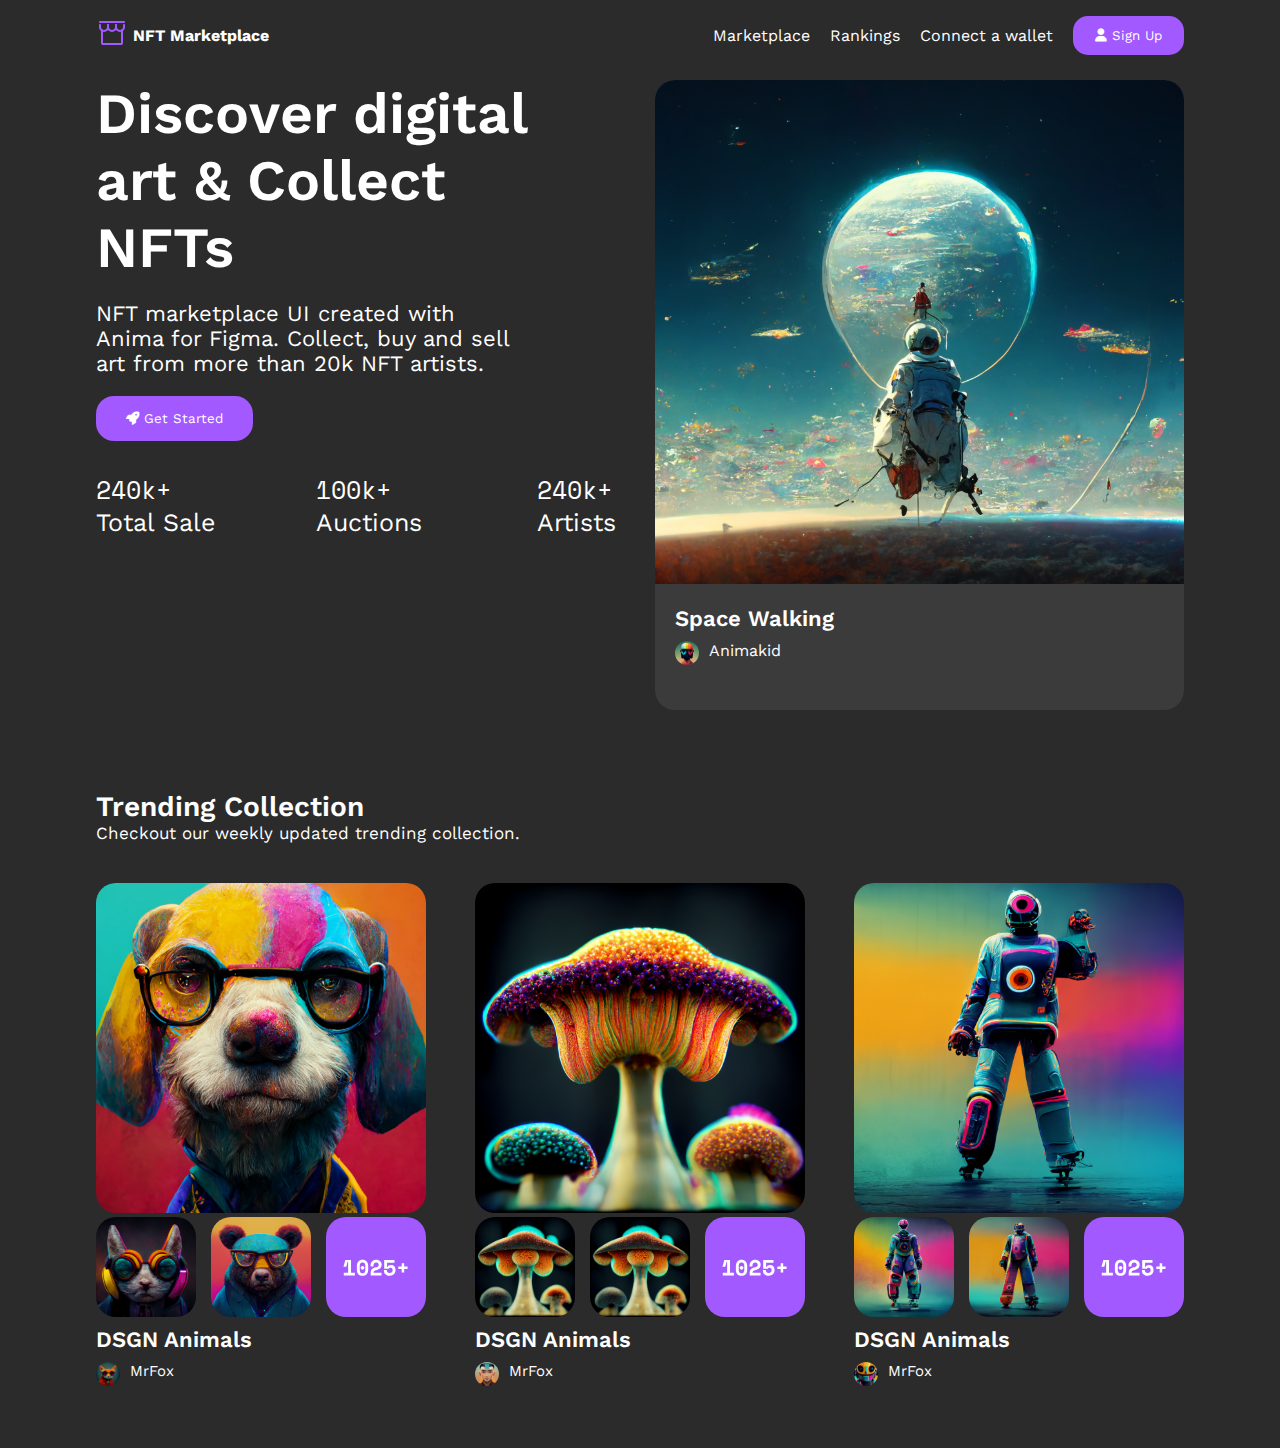
==== index.html @ 71471f4e "first commit" ====
<!DOCTYPE html>
<html lang="en">

<head>
    <meta charset="UTF-8">
    <link rel="stylesheet" href="https://cdnjs.cloudflare.com/ajax/libs/font-awesome/6.5.2/css/all.min.css">
    <meta name="viewport" content="width=device-width, initial-scale=1.0">
    <link rel="stylesheet" href="./css/staly.min.css">
    <title>Document</title>
</head>

<body>
    <header class="header">
        <nav class="header__nav container">
            <div class="header__logo">
                <a href="./index.html"><img src="./img/NFT Marketplace/nav/Storefront.svg" alt=""></a>
                <a href="./index.html">
                    <h4>NFT Marketplace</h4>
                </a>
            </div>
            <div class="header__right">
                <ul class="header-list">
                    <li class="header__item">
                        <a class="header__link" href="">Marketplace</a>
                    </li>
                    <li class="header__item">
                        <a class="header__link" href="">Rankings</a>
                    </li>
                    <li class="header__item">
                        <a class="header__link" href="">Connect a wallet</a>
                    </li>
                </ul>
                <div class="header__btns">
                    <button class="sign-up"><i class="fa-solid fa-user"></i> Sign Up</button>
                    <button class="header__btn-hamburger"><i class="fa-solid fa-bars-staggered"></i></button>
                </div>
            </div>

        </nav>
    </header>
    <main>
        <section class="hero container">
            <div class="hero-pages1">
                <p class="hero-title">
                    Discover digital art & Collect NFTs
                </p>
                <p class="hero-title2">
                    NFT marketplace UI created with Anima for Figma. Collect, buy and sell art from more than 20k NFT
                    artists.</p>

                <div class="hero-pages1-img">
                    <img class="img" src="./img/her0.svg" alt="">
                    <p class="hero-p1">
                        Space Walking
                    </p>
                    <span class="hero-span">
                        <img src="./img/mayda.svg" alt="">
                        <p class="hero-p2">
                            Animakid
                        </p>
                    </span>
                </div>
                <button class="hero-button"> <i class="fa-solid fa-rocket"></i> Get Started</button>

                <div class="hero-number-nons">
                    <span>
                        <p class="hero-bod-nons">240k+ </p>
                        <p>Total Sale</p>
                    </span>

                    <span>
                        <p class="hero-bod-nons">100k+ </p>
                        <p>Auctions</p>
                    </span>
                    <span class="spn-non">
                        <p class="hero-bod-nons">
                            240k+
                        </p>
                        <p>
                            Artists
                        </p>
                    </span>
                </div>

            </div>

            <div class="hero-pages22">
                <p class="hero-title22">
                    Discover digital art & Collect NFTs
                </p>
                <p class="hero-title2">
                    NFT marketplace UI created with Anima for Figma. Collect, buy and sell art from more than 20k NFT
                    artists.
                </p>
                <button id="hero-button"> <i class="fa-solid fa-rocket"></i> Get Started</button>
                <div class="hero-number">
                    <span>
                        <p class="hero-bod">240k+ </p>
                        <p>Total Sale</p>
                    </span>

                    <span>
                        <p class="hero-bod">100k+ </p>
                        <p>Auctions</p>
                    </span>
                    <span class="spn">
                        <p class="hero-bod">
                            240k+
                        </p>
                        <p>
                            Artists
                        </p>
                    </span>
                </div>

            </div>
            <div class="hero-pages2">
                <div class="hero-pages-img">
                    <img src="./img/heroim.svg" alt="">
                </div>
                <div class="hero-pages2-text">
                    <p class="hero-pages2-txt">
                        Space Walking
                    </p>
                </div>
                <span class="hero-pages2-span">
                    <img src="./img/mayda.svg" alt="mayda">
                    <p class="mayda-text">
                        Animakid
                    </p>
                </span>
            </div>
        </section>
        <section class="trending container">
             <div>
                <p class="trending-logo-title">
                    Trending Collection
                  </p>
                  <p class="trending-logo-dect">
                    Checkout our weekly updated trending collection.
                  </p>
                  <div class="trending-box">
                    <div class="trending-box-itm ">
                        <img src="./img/box1.svg" alt="">
                        <div class="box-itms">
                            <img src="./img/box2.svg" alt="">
                            <img src="./img/box3.svg" alt="">
                            <img src="./img/box4.svg" alt="">
                        </div>
                        <p class="box-logs">
                            DSGN Animals
                        </p>
                        <div class="box-bottom">
                            <img src="./img/box5.svg" alt="">
                            <h6>MrFox</h6>
                        </div>
                    </div>
                    <div class="trending-box-itm first">
                        <img src="./img/box11.svg" alt="">
                        <div class="box-itms">
                            <img src="./img/box22.svg" alt="">
                            <img src="./img/box22.svg" alt="">
                            <img src="./img/box4.svg" alt="">
                        </div>
                        <p class="box-logs">
                            DSGN Animals
                        </p>
                        <div class="box-bottom">
                            <img src="./img/mayda2.svg" alt="">
                            <h6>MrFox</h6>
                        </div>
                    </div>
                    <div class="trending-box-itm secont">
                        <img src="./img/box111.svg" alt="">
                        <div class="box-itms">
                            <img src="./img/box222.svg" alt="">
                            <img src="./img/box333.svg" alt="">
                            <img src="./img/box4.svg" alt="">
                        </div>
                        <p class="box-logs">
                            DSGN Animals
                        </p>
                        <div class="box-bottom">
                            <img src="./img/mayda3.svg" alt="">
                            <h6>MrFox</h6>
                        </div>
                    </div>
                </div>
                </div>
        </section>
        <!-- <section class="creators container">
            <div class="creators-bosh">
                <div class="creators-logo">
                    <div class="creators-text">
                        <p class="creators-title">
                            Top creators
                        </p>
                        <p class="creators-desc">
                            Checkout Top Rated Creators on the NFT Marketplace
                        </p>
                    </div>
                    <div class="creators-button">
                        <button>
                            <i class="fa-solid fa-rocket"></i> View Rankings
                        </button>
                    </div>
                </div>
                <div class="creators-box">
                    <div class="creators-box-itms">
                        <img src="./img/creators1.svg" alt="">
    
                        <div class="dis-non">
                            <p class="creators-pages-text">
                                Keepitreal
                            </p>
                            <span class="creators-span">
                                <p class="creators-tia">
                                    Total Sales:
                                </p>
                                <p class="creators-cloc">
                                    34.53 ETH
                                </p>
                            </span>
                        </div>
    
                    </div>
                    <div class="creators-box-itms">
                        <img src="./img/creators2.svg" alt="">
                        <div class="dis-non">
                            <p class="creators-pages-text">
                                DigiLab
                            </p>
                            <span class="creators-span">
                                <p class="creators-tia">
                                    Total Sales:
                                </p>
                                <p class="creators-cloc">
                                    34.53 ETH
                                </p>
                            </span>
                        </div>
                    </div>
                    <div class="creators-box-itms">
                        <img src="./img/creators3.svg" alt="">
                        <div class="dis-non">
                            <p class="creators-pages-text">
                                GravityOne
                            </p>
                            <span class="creators-span">
                                <p class="creators-tia">
                                    Total Sales:
                                </p>
                                <p class="creators-cloc">
                                    34.53 ETH
                                </p>
                            </span>
                        </div>
                    </div>
                    <div class="creators-box-itms">
                        <img src="./img/creators4.svg" alt="">
                        <div class="dis-non">
                            <p class="creators-pages-text">
                                Juanie
                            </p>
                            <span class="creators-span">
                                <p class="creators-tia">
                                    Total Sales:
                                </p>
                                <p class="creators-cloc">
                                    34.53 ETH
                                </p>
                            </span>
                        </div>
                    </div>
                    <div class="creators-box-itms">
                        <img src="./img/creators5.svg" alt="">
                        <div class="dis-non">
                            <p class="creators-pages-text">
                                BlueWhale
                            </p>
                            <span class="creators-span">
                                <p class="creators-tia">
                                    Total Sales:
                                </p>
                                <p class="creators-cloc">
                                    34.53 ETH
                                </p>
                            </span>
                        </div>
    
                    </div>
                    <div class="creators-box-itms">
                        <img src="./img/creators6.svg" alt="">
                        <div class="dis-non">
                            <p class="creators-pages-text">
                                Mr Fox
                            </p>
                            <span class="creators-span">
                                <p class="creators-tia">
                                    Total Sales:
                                </p>
                                <p class="creators-cloc">
                                    34.53 ETH
                                </p>
                            </span>
                        </div>
                    </div>
                    <div class="creators-box-itms non">
                        <img src="./img/creators7.svg" alt="">
                        <div class="dis-non">
                            <p class="creators-pages-text">
                                Shroomie
                            </p>
                            <span class="creators-span">
                                <p class="creators-tia">
                                    Total Sales:
                                </p>
                                <p class="creators-cloc">
                                    34.53 ETH
                                </p>
                            </span>
                        </div>
                    </div>
                    <div class="creators-box-itms non">
                        <img src="./img/creators8.svg" alt="">
                        <p class="creators-pages-text">
                            Robotica
                        </p>
                        <span class="creators-span">
                            <p class="creators-tia">
                                Total Sales:
                            </p>
                            <p class="creators-cloc">
                                34.53 ETH
                            </p>
                        </span>
    
                    </div>
                    <div class="creators-box-itms non">
                        <img src="./img/creators9.svg" alt="">
                        <p class="creators-pages-text">
                            RustyRobot
                        </p>
                        <span class="creators-span">
                            <p class="creators-tia">
                                Total Sales:
                            </p>
                            <p class="creators-cloc">
                                34.53 ETH
                            </p>
                        </span>
    
                    </div>
                    <div class="creators-box-itms non">
                        <img src="./img/creators10.svg" alt="">
                        <p class="creators-pages-text">
                            Animakid
                        </p>
                        <span class="creators-span">
                            <p class="creators-tia">
                                Total Sales:
                            </p>
                            <p class="creators-cloc">
                                34.53 ETH
                            </p>
                        </span>
    
                    </div>
                    <div class="creators-box-itms non">
                        <img src="./img/creators11.svg" alt="">
                        <p class="creators-pages-text">
                            Dotgu
                        </p>
                        <span class="creators-span">
                            <p class="creators-tia">
                                Total Sales:
                            </p>
                            <p class="creators-cloc">
                                34.53 ETH
                            </p>
                        </span>
    
                    </div>
                    <div class="creators-box-itms non">
                        <img src="./img/creators12.svg" alt="">
                        <p class="creators-pages-text">
                            Ghiblier
                        </p>
                        <span class="creators-span ">
                            <p class="creators-tia">
                                Total Sales:
                            </p>
                            <p class="creators-cloc">
                                34.53 ETH
                            </p>
                        </span>
    
                    </div>
                    <div class="creators-button-non">
                        <button>
                            <i class="fa-solid fa-rocket"></i> View Rankings
                        </button>
                    </div>
                </div>
            </div>
        </section> -->
    </main>
    <script src="./js/app.js"></script>
</body>

</html>
---- css/staly.min.css ----
@import"https://fonts.googleapis.com/css2?family=Work+Sans:ital,wght@0,100..900;1,100..900&display=swap";@import"https://fonts.googleapis.com/css2?family=Space+Mono:ital,wght@0,400;0,700;1,400;1,700&display=swap";header{width:100%;height:70px;background-color:inherit;display:flex;position:fixed;top:0}header .header__nav{display:flex;align-items:center;justify-content:center;justify-content:space-between}header .header__nav .header__logo{display:flex;align-items:center;gap:5px}header .header__nav .header__logo h4{color:#fff}header .header__right{display:flex;align-items:center;justify-content:center;gap:20px}header .header__right .header-list{display:flex;align-items:center;justify-content:center;gap:20px}header .header__right .header__link:hover{color:#7fff00}header .header__btns .sign-up{padding:12px 22px;border-radius:15px;background-color:#a259ff;color:#fff;border:none;cursor:pointer}header .header__btns .header__btn-hamburger{display:none}.header__shrink{box-shadow:0px 0px 10px 0px #000}@media(max-width: 992px){header .header__right{display:flex;align-items:center;justify-content:center;gap:20px}header .header__btns .sign-up{display:none}header .header__btns .header__btn-hamburger{display:block;font-size:24px;background-color:inherit;color:#fff}}@media(max-width: 992px){.header-list{position:fixed;top:0;width:50%;left:-100%;height:100vh;display:flex;background-color:rgba(194,228,176,.844);-webkit-backdrop-filter:blur(4px);backdrop-filter:blur(4px);flex-direction:column;justify-content:center;transition:1s}.header__list-show{left:0}.header__list-show__btn_hamburger{display:block}}.hero .hero-pages22{display:none}.hero .hero-pages2{display:none}.hero .hero-pages1{width:100%;margin:90px auto}.hero .hero-pages1 .hero-title{color:#fff;font-size:28px;font-weight:600;width:70%}.hero .hero-pages1 .hero-title2{color:#fff;font-size:18px;font-weight:400;margin:20px 0px}.hero .hero-pages1 .hero-pages1-img{width:95%;height:70%;border-radius:20px;background-color:#3b3b3b;margin:0px auto}.hero .hero-pages1 .hero-pages1-img .img{width:100%}.hero .hero-pages1 .hero-pages1-img .hero-p1{color:#fff;font-size:22px;font-weight:600;margin:10px 20px}.hero .hero-pages1 .hero-pages1-img .hero-span{display:flex;align-items:center;gap:10px;margin:10px 20px}.hero .hero-pages1 .hero-pages1-img .hero-span .hero-p2{color:#fff}.hero .hero-pages1 .hero-button{width:100%;padding:20px 0px;border-radius:20px;font-size:18px;border:none;cursor:pointer;color:#fff;background-color:#a259ff;margin:20px 0px}.hero .hero-pages1 .hero-number-nons{width:80% auto;display:flex;justify-content:space-between}.hero .hero-pages1 .hero-number-nons span .hero-bod-nons{font-size:28px;font-weight:700;font-family:"Space Mono",monospace;color:#fff}.hero .hero-pages1 .hero-number-nons span p{color:#fff;font-size:16px}@media(min-width: 992px){.hero{display:flex;gap:30px}.hero .hero-pages22{width:50%;margin:80px 0px;display:block}.hero .hero-pages22 .hero-title22{font-size:57px;font-weight:600;width:90%;color:#fff}.hero .hero-pages22 .hero-title2{font-size:22px;font-weight:400;color:#fff;width:80%;margin:20px 0px}.hero .hero-pages22 #hero-button{padding:15px 30px;border-radius:18px;border:none;cursor:pointer;background-color:#a259ff;color:#fff}.hero .hero-pages22 .hero-number{width:100%;display:flex;justify-content:space-between;align-items:center;margin:30px 0px}.hero .hero-pages22 .hero-number span{width:100%}.hero .hero-pages22 .hero-number .spn{width:40%}.hero .hero-pages22 .hero-number p{color:#fff;font-size:25px}.hero .hero-pages22 .hero-number .hero-bod{color:#fff;font-family:"Space Mono",monospace}.hero .hero-pages2{display:block;width:50%;height:70vh;margin:80px 0px;background-color:#3b3b3b;border-radius:20px;overflow:hidden}.hero .hero-pages2 .hero-pages-img{width:100%;height:80%}.hero .hero-pages2 .hero-pages-img img{width:100%;height:100%;-o-object-fit:cover;object-fit:cover}.hero .hero-pages2 .hero-pages2-text{margin:22px 20px 0px}.hero .hero-pages2 .hero-pages2-text .hero-pages2-txt{font-size:22px;font-weight:600;color:#fff}.hero .hero-pages2 .hero-pages2-span{display:flex;gap:10px;margin:10px 20px}.hero .hero-pages2 .hero-pages2-span .mayda-text{color:#fff}.hero .button-non .hero-button-non{display:none}.hero .hero-number-non span{display:block}.hero-pages1{display:none}}@font-face{font-family:"Space Mono",monospace;src:url("https://fonts.googleapis.com/css2?family=Space+Mono:ital,wght@0,400;0,700;1,400;1,700&display=swap")}*{margin:0px;padding:0px;box-sizing:border-box;list-style:none;text-decoration:none;font-family:"Space Mono",monospace;font-family:"Work Sans",sans-serif}.container{width:85%;margin:0 auto}body{background-color:#2b2b2b}a{color:#fff}.trending .trending-logo-title{color:#fff;font-size:28px;font-weight:600}.trending .trending-logo-dect{color:#fff;font-weight:400;font-size:17px}.trending .box-logs{font-size:22px;font-weight:600;color:#fff;margin:10px 0px 0px 0px}.trending .trending-box{width:100%;margin:40px 0px;height:100%;display:flex;flex-wrap:wrap;justify-content:space-between}.trending .trending-box .trending-box-itm{width:330px;height:525px}.trending .trending-box .trending-box-itm .box-itms{display:flex;gap:15px}.trending .trending-box .trending-box-itm .box-bottom{display:flex;margin:10px 0px;gap:10px}.trending .trending-box .trending-box-itm .box-bottom h6{color:#fff;font-size:15px;font-weight:400}.trending .secont{display:none}.trending .first{display:none}@media(min-width: 992px){.trending .first{display:block}}@media(min-width: 1200px){.trending .secont{display:block}}.creators{height:100%}.creators .creators-bosh{margin:120px 0px}.creators .creators-logo{width:100%;display:flex;justify-content:space-between;align-items:center;margin:0px 0px}.creators .creators-logo .creators-text .creators-title{color:#fff;font-size:32px;font-weight:600}.creators .creators-logo .creators-text .creators-desc{color:#fff;font-size:22px;font-weight:400;margin:10px 0px}.creators .creators-logo .creators-button button{display:none}.creators .creators-box{display:flex;flex-wrap:wrap;gap:30px;margin:0px auto}.creators .creators-box button{padding:15px 30px;border-radius:15px;border:2px solid #a259ff;background-color:inherit;color:#fff}.creators .creators-box .creators-button-non{display:block}.creators .creators-box .creators-box-itms{width:330px;height:100px;display:flex;border-radius:10px;background-color:#3b3b3b;text-align:center;margin:10px auto}.creators .creators-box .creators-box-itms .creators-pages-text{color:#fff;font-size:22px;font-weight:600}.creators .creators-box .creators-box-itms .creators-span{display:flex;margin:10px 25px;text-align:center;gap:10px}.creators .creators-box .creators-box-itms .creators-span .creators-tia{color:#858584;font-size:16px;font-weight:400}.creators .creators-box .creators-box-itms .creators-span .creators-cloc{color:#fff;font-size:16px;font-weight:400}@media(min-width: 992px){.creators .creators-box{display:flex;flex-wrap:wrap;gap:30px;margin:20px auto}.creators .creators-box .creators-box-itms.non{display:none}.creators .creators-box .creators-box-itms{width:240px;height:238px;border-radius:10px;background-color:#3b3b3b;text-align:center;padding:20px 0px}.creators .creators-box .creators-box-itms .creators-pages-text{color:#fff;font-size:22px;font-weight:600}}
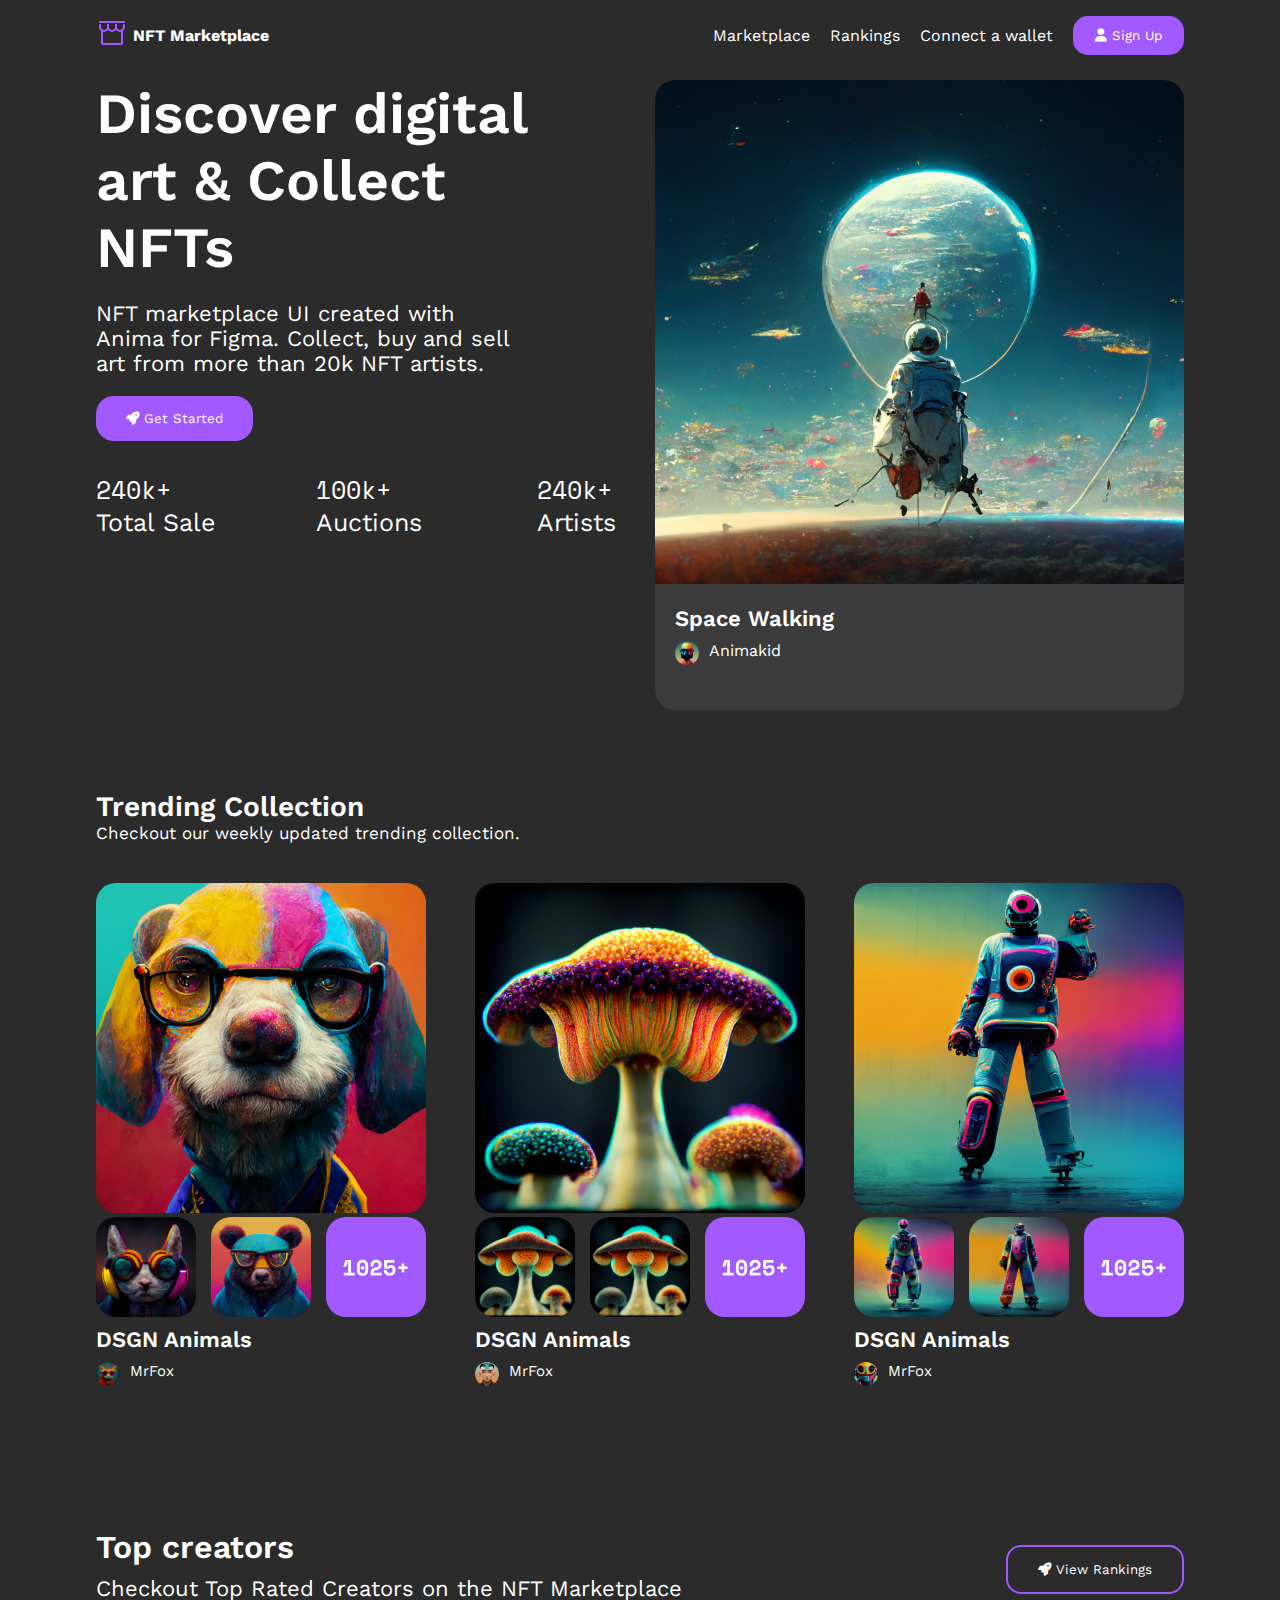
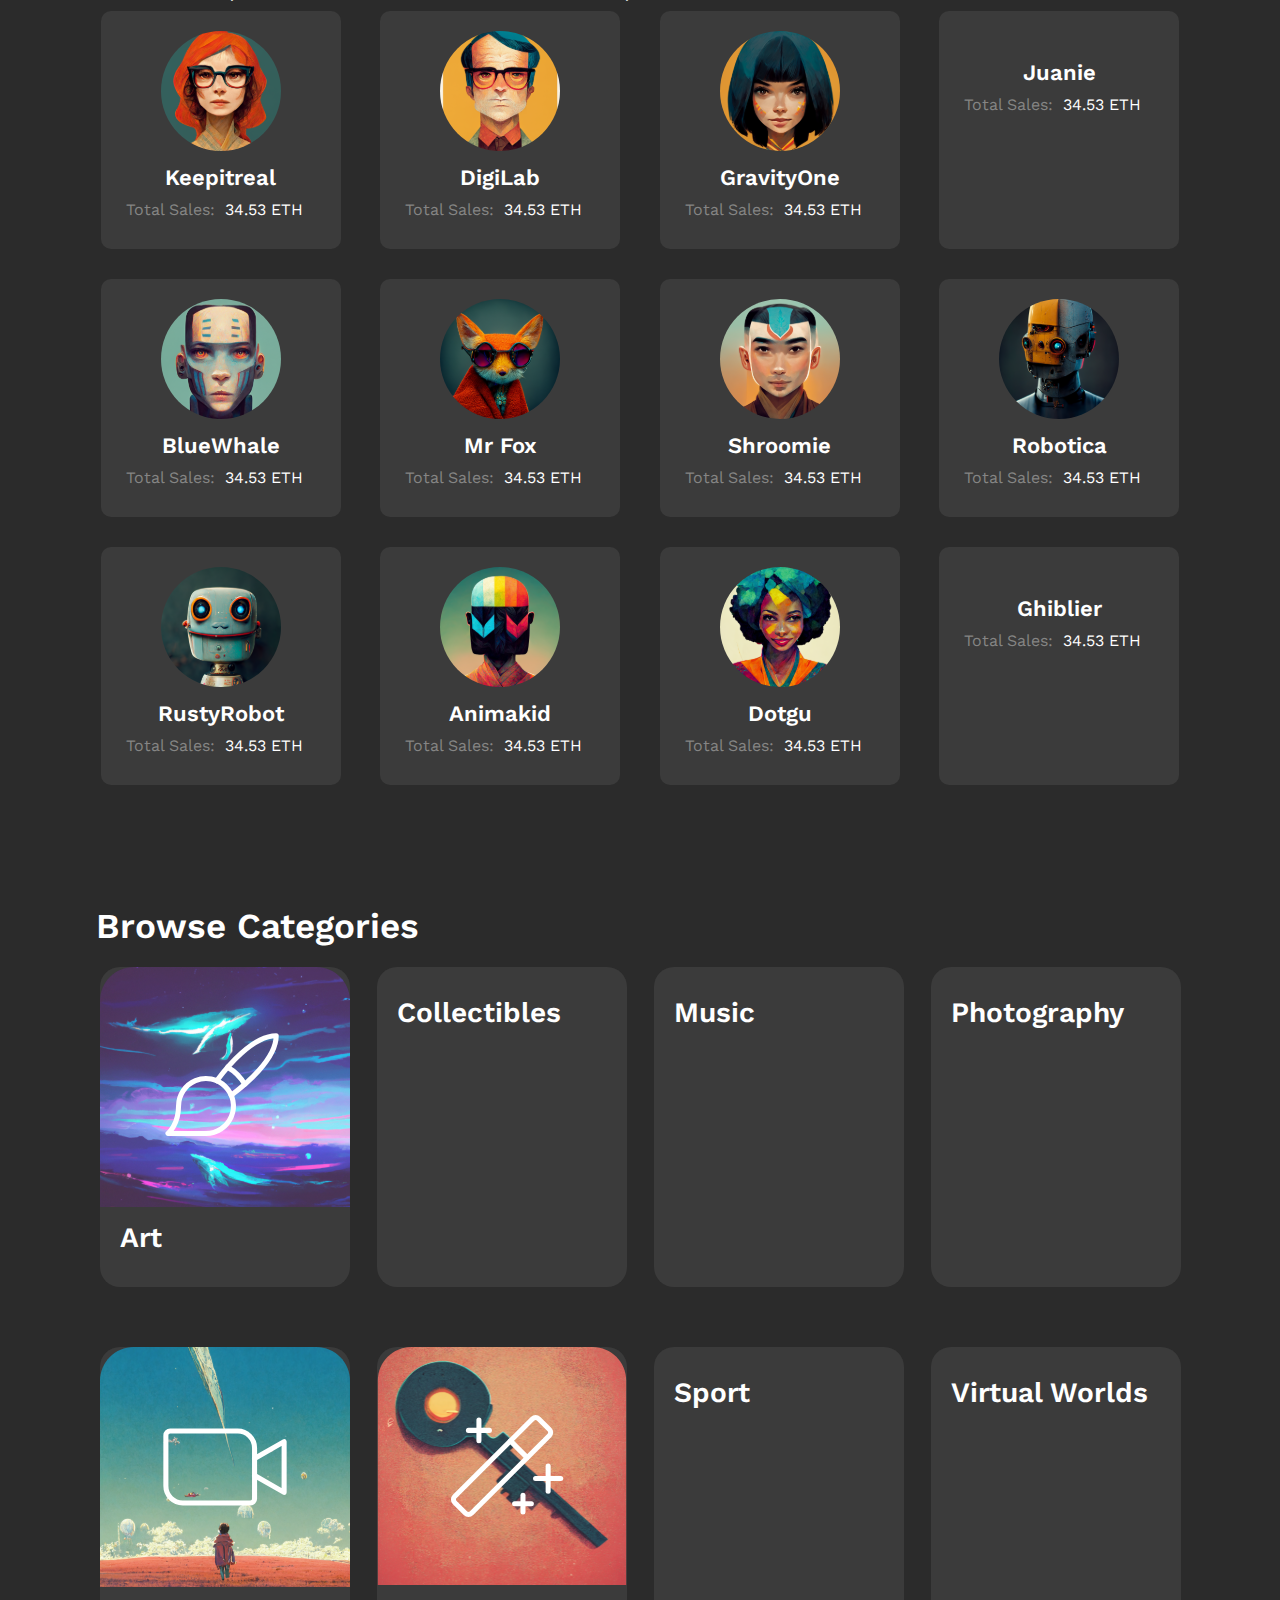
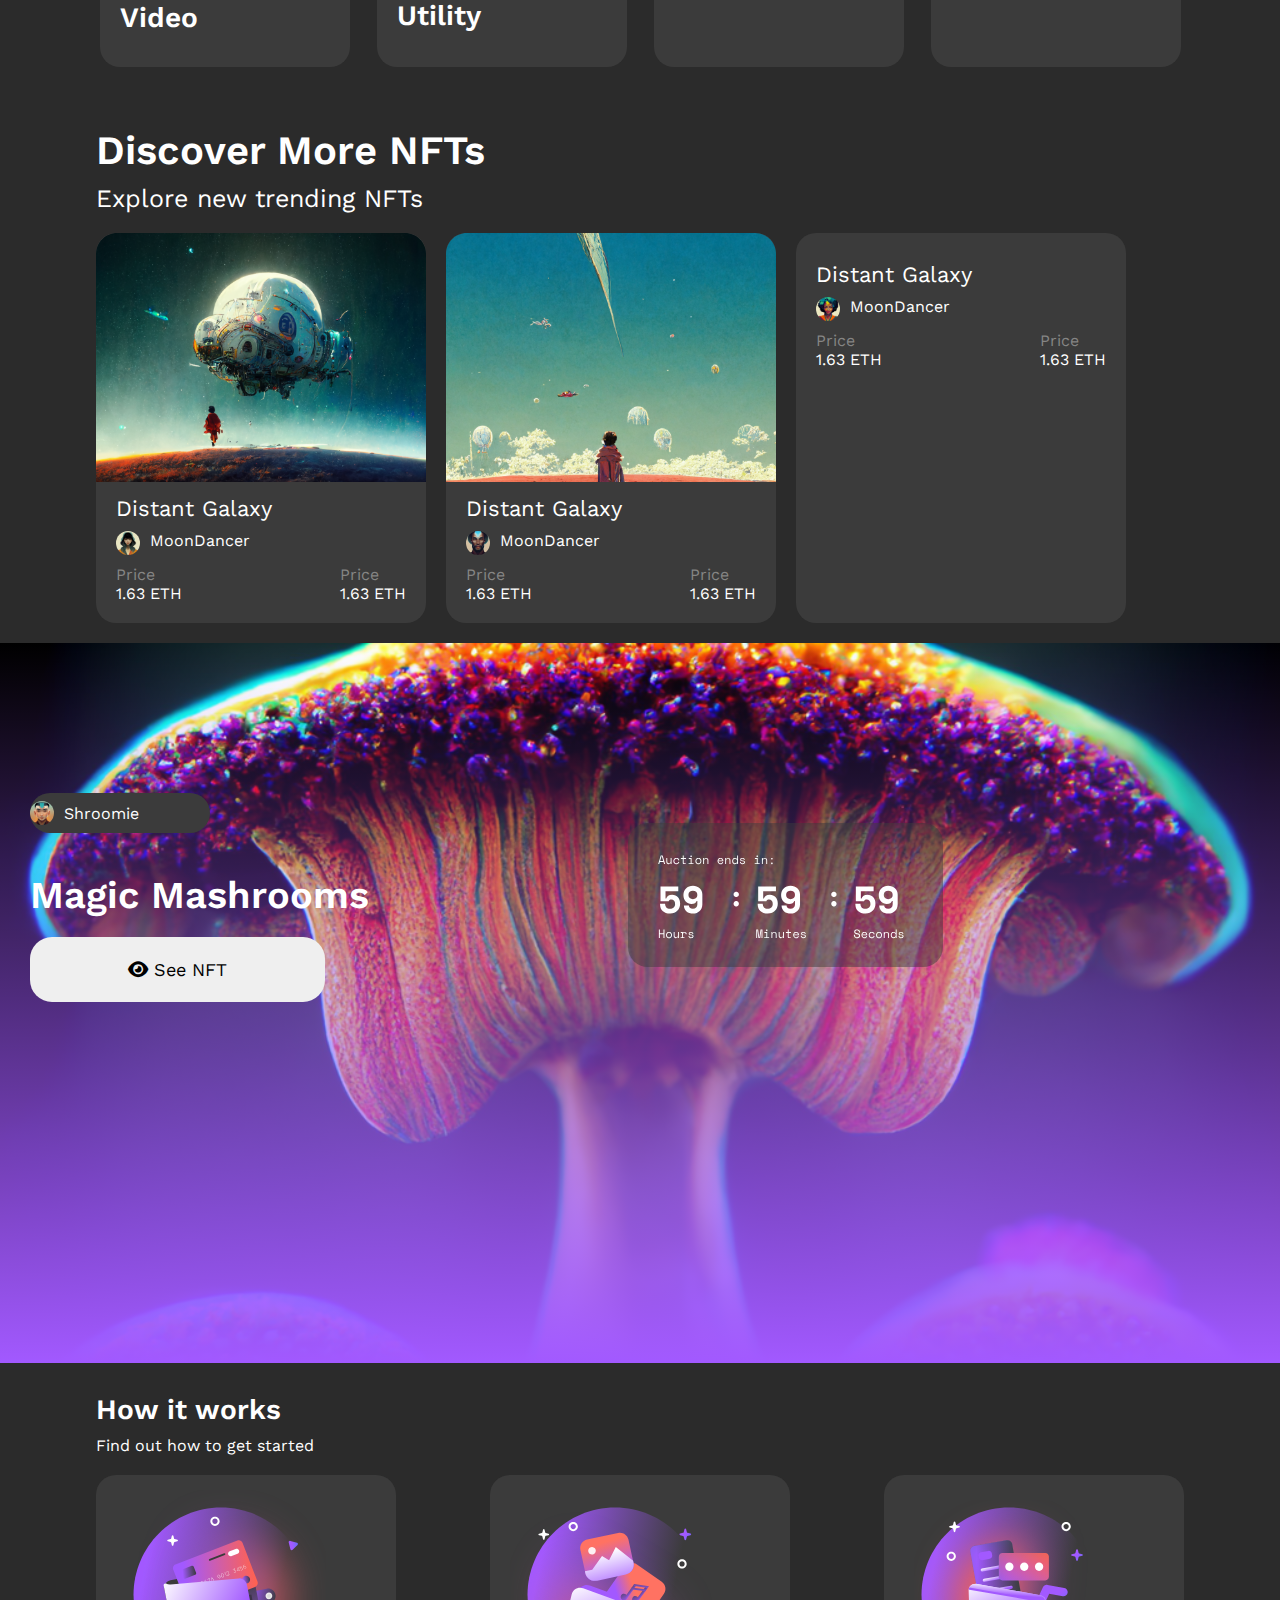
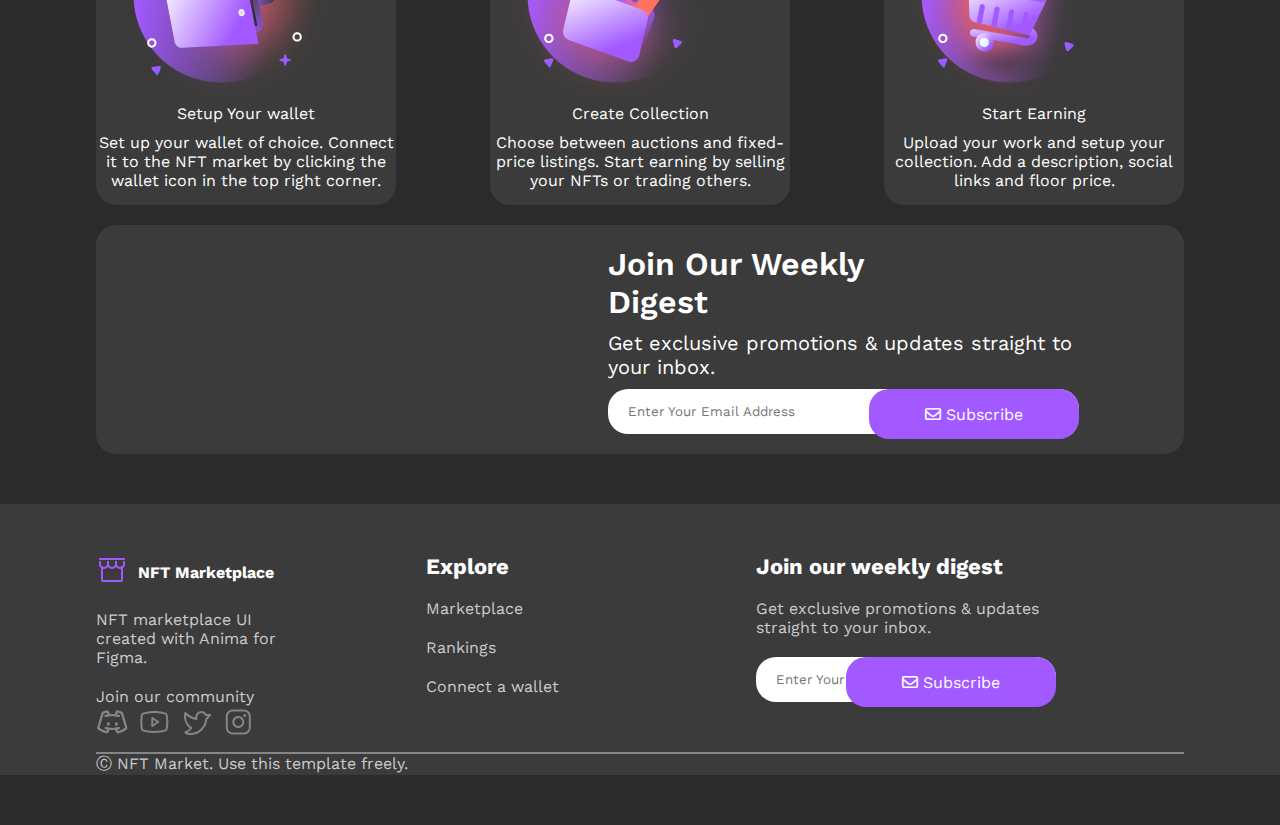
==== commit a7b8de75: "bloc" ====
--- a/index.html
+++ b/index.html
@@ -132,14 +132,14 @@
             </div>
         </section>
         <section class="trending container">
-             <div>
+            <div>
                 <p class="trending-logo-title">
                     Trending Collection
-                  </p>
-                  <p class="trending-logo-dect">
+                </p>
+                <p class="trending-logo-dect">
                     Checkout our weekly updated trending collection.
-                  </p>
-                  <div class="trending-box">
+                </p>
+                <div class="trending-box">
                     <div class="trending-box-itm ">
                         <img src="./img/box1.svg" alt="">
                         <div class="box-itms">
@@ -186,9 +186,9 @@
                         </div>
                     </div>
                 </div>
-                </div>
+            </div>
         </section>
-        <!-- <section class="creators container">
+        <section class="creators container">
             <div class="creators-bosh">
                 <div class="creators-logo">
                     <div class="creators-text">
@@ -208,7 +208,7 @@
                 <div class="creators-box">
                     <div class="creators-box-itms">
                         <img src="./img/creators1.svg" alt="">
-    
+
                         <div class="dis-non">
                             <p class="creators-pages-text">
                                 Keepitreal
@@ -222,7 +222,7 @@
                                 </p>
                             </span>
                         </div>
-    
+
                     </div>
                     <div class="creators-box-itms">
                         <img src="./img/creators2.svg" alt="">
@@ -287,7 +287,7 @@
                                 </p>
                             </span>
                         </div>
-    
+
                     </div>
                     <div class="creators-box-itms">
                         <img src="./img/creators6.svg" alt="">
@@ -334,7 +334,7 @@
                                 34.53 ETH
                             </p>
                         </span>
-    
+
                     </div>
                     <div class="creators-box-itms non">
                         <img src="./img/creators9.svg" alt="">
@@ -349,7 +349,7 @@
                                 34.53 ETH
                             </p>
                         </span>
-    
+
                     </div>
                     <div class="creators-box-itms non">
                         <img src="./img/creators10.svg" alt="">
@@ -364,7 +364,7 @@
                                 34.53 ETH
                             </p>
                         </span>
-    
+
                     </div>
                     <div class="creators-box-itms non">
                         <img src="./img/creators11.svg" alt="">
@@ -379,7 +379,7 @@
                                 34.53 ETH
                             </p>
                         </span>
-    
+
                     </div>
                     <div class="creators-box-itms non">
                         <img src="./img/creators12.svg" alt="">
@@ -394,7 +394,7 @@
                                 34.53 ETH
                             </p>
                         </span>
-    
+
                     </div>
                     <div class="creators-button-non">
                         <button>
@@ -403,8 +403,322 @@
                     </div>
                 </div>
             </div>
-        </section> -->
+        </section>
+        <section class="browse container">
+            <p class="browse-logo">
+                Browse Categories
+            </p>
+            <div class="browse-box">
+                <div class="browse-itms">
+                    <img src="./img/brovser1.svg" alt="">
+                    <p class="browse-p">
+                        Art
+                    </p>
+                </div>
+                <div class="browse-itms">
+                    <img src="./img/brovser2.svg" alt="">
+                    <p class="browse-p">
+                        Collectibles
+                    </p>
+                </div>
+                <div class="browse-itms">
+                    <img src="./img/brovser3.svg" alt="">
+                    <p class="browse-p">
+                        Music
+                    </p>
+                </div>
+                <div class="browse-itms">
+                    <img src="./img/brovser4.svg" alt="">
+                    <p class="browse-p">
+                        Photography </p>
+                </div>
+                <div class="browse-itms">
+                    <img src="./img/brovser5.svg" alt="">
+                    <p class="browse-p">
+                        Video
+                    </p>
+                </div>
+                <div class="browse-itms">
+                    <img src="./img/brovser6.svg" alt="">
+                    <p class="browse-p">
+                        Utility
+                    </p>
+                </div>
+                <div class="browse-itms">
+                    <img src="./img/brovser7.svg" alt="">
+                    <p class="browse-p">
+                        Sport
+                    </p>
+                </div>
+                <div class="browse-itms">
+                    <img src="./img/brovser8.svg" alt="">
+                    <p class="browse-p">
+                        Virtual Worlds
+                    </p>
+                </div>
+            </div>
+        </section>
+
+        <section class="discover container">
+            <p class="discover-title">
+                Discover More NFTs
+            </p>
+            <p class="discover-dict">
+                Explore new trending NFTs
+            </p>
+
+            <div class="discover-box">
+                <div class="discover-box-itms">
+                    <img class="discover-img" src="./img/discov1.svg   " alt="">
+                    <p class="discover-txt">
+                        Distant Galaxy
+                    </p>
+                    <span class="discover-title-span">
+                        <img src="./img/discov1 1.svg" alt="">
+                        <p>
+                            MoonDancer
+                        </p>
+                    </span>
+                    <div class="discover-text">
+                        <div>
+                            <p class="color1">
+                                Price
+                            </p>
+                            <p class="color2">
+                                1.63 ETH
+                            </p>
+                        </div>
+                        <div>
+                            <p class="color1">
+                                Price
+                            </p>
+                            <p class="color2">
+                                1.63 ETH
+                            </p>
+                        </div>
+
+                    </div>
+                </div>
+                <div class="discover-box-itms">
+                    <img class="discover-img" src="./img/discov2.svg   " alt="">
+                    <p class="discover-txt">
+                        Distant Galaxy
+                    </p>
+                    <span class="discover-title-span">
+                        <img src="./img/discov1 3.svg" alt="">
+                        <p>
+                            MoonDancer
+                        </p>
+                    </span>
+                    <div class="discover-text">
+                        <div>
+                            <p class="color1">
+                                Price
+                            </p>
+                            <p class="color2">
+                                1.63 ETH
+                            </p>
+                        </div>
+                        <div>
+                            <p class="color1">
+                                Price
+                            </p>
+                            <p class="color2">
+                                1.63 ETH
+                            </p>
+                        </div>
+
+                    </div>
+                </div>
+                <div class="discover-box-itms forst">
+                    <img class="discover-img" src="./img/discov3.svg   " alt="">
+                    <p class="discover-txt">
+                        Distant Galaxy
+                    </p>
+                    <span class="discover-title-span">
+                        <img src="./img/discov1 2.svg" alt="">
+                        <p>
+                            MoonDancer
+                        </p>
+                    </span>
+                    <div class="discover-text">
+                        <div>
+                            <p class="color1">
+                                Price
+                            </p>
+                            <p class="color2">
+                                1.63 ETH
+                            </p>
+                        </div>
+                        <div>
+                            <p class="color1">
+                                Price
+                            </p>
+                            <p class="color2">
+                                1.63 ETH
+                            </p>
+                        </div>
+
+                    </div>
+                </div>
+            </div>
+        </section>
+        <section class="mashrooms">
+            <div class="mashrooms-becraunt">
+                <div class="mashrooms-blog">
+                    <div class="mashrooms-texts-dumaloq">
+                        <img src="./img/pas.svg" alt="pas">
+                        <p>
+                            Shroomie
+                        </p>
+                    </div>
+                    <div>
+                        <p class="mashrooms-title">
+                            Magic Mashrooms
+                        </p>
+
+                        <button class="mashrooms-button">
+                            <i class="fa-solid fa-eye"></i>
+                            See NFT
+
+                        </button>
+                    </div>
+                    <div class="mashrooms-img">
+                        <img src="./img/soat.svg" alt="">
+                    </div>
+                </div>
+        </section>
+        <section class="works container">
+            <p class="works-title">
+                How it works
+            </p>
+            <p class="works-disc">
+                Find out how to get started
+            </p>
+            <div class="works-box">
+                <div class="works-box-itms">
+                 <div class="works-img">
+                    <img src="./img/works11.svg" alt="">
+                 </div>
+                 <div class="works-text">
+                    <p class="works-text-title">
+                        Setup Your wallet
+                    </p>
+                    <p class="works-text-dick">
+                        Set up your wallet of choice. Connect it to the NFT market by clicking the wallet icon in the top right corner.
+                    </p>
+                 </div>
+                </div>
+                <div class="works-box-itms">
+                 <div class="works-img">
+                    <img src="./img/works2.svg" alt="">
+                 </div>
+                 <div class="works-text">
+                    <p class="works-text-title">
+                        Create Collection
+                    </p>
+                    <p class="works-text-dick">
+                        Choose between auctions and fixed-price listings. Start earning by selling your NFTs or trading others.                    </p>
+                 </div>
+                </div>
+                <div class="works-box-itms">
+                 <div class="works-img">
+                    <img src="./img/works3.svg" alt="">
+                 </div>
+                 <div class="works-text">
+                    <p class="works-text-title">
+                        Start Earning
+                    </p>
+                    <p class="works-text-dick">
+                        Upload your work and setup your collection. Add a description, social links and floor price.
+                    </p>
+                 </div>
+                </div>
+
+            </div>
+        </section>
+        <section class="digest container">
+              <div class="digest-box">
+                <div class="digest-img">
+               <img src="./img/diognet.svg" alt="">
+                </div>
+                <div class="digest-text">
+                     <p class="digest-title">
+                        Join Our Weekly Digest
+                     </p>
+                     <p class="digest-dect">
+                        Get exclusive promotions & updates straight to your inbox.
+                     </p>
+                     <div class="digest-pages">
+             <input type="text" placeholder="Enter Your Email Address">
+             <button><i class="fa-regular fa-envelope"></i>  Subscribe</button>
+                     </div>
+                </div>
+              </div>
+        </section>
+  
     </main>
+    <footer>
+       <div class=" footer-blog container">
+        <div class="footer-link">
+            <div class="footer-logo">
+                <a href="./index.html"><img src="./img/NFT Marketplace/nav/Storefront.svg" alt=""></a>
+            <a href="./index.html">
+                <h4>NFT Marketplace</h4>
+            </a>
+            </div>
+            <a href="#">
+                <p class="footer-dics">
+                    NFT marketplace UI created with Anima for Figma.
+                </p>
+            </a>
+            <a href="#">
+                <p>
+                    Join our community
+                </p>
+            </a>
+            <a href="#">
+                <img src="./img/footer icon.svg" alt="">
+            </a>
+            
+        </div>
+        <div class="footer-explore">
+           <a href="#">
+            <p class="footer-title">
+                Explore
+               </p>
+           </a>
+           <a href="#">
+            <p>Marketplace</p>
+        </a>
+        <a href="#">
+            <p>
+                Rankings
+            </p>
+        </a>
+        <a href="#">
+            <p>
+                Connect a wallet
+            </p>
+        </a>
+        </div>
+        <div class="footer-digest">
+<p class="footer-digest-title">
+    Join our weekly digest
+</p>
+<p>
+    Get exclusive promotions & updates straight to your inbox.  
+</p>
+<div class="digest-pages">
+    <input type="text" placeholder="Enter Your Email Address">
+    <button><i class="fa-regular fa-envelope"></i>  Subscribe</button>
+            </div>
+        </div>
+       </div>
+       <p class="footer-botton">
+        Ⓒ NFT Market. Use this template freely.
+       </p>
+    </footer>
     <script src="./js/app.js"></script>
 </body>
 
--- a/css/staly.min.css
+++ b/css/staly.min.css
@@ -1 +1 @@
-@import"https://fonts.googleapis.com/css2?family=Work+Sans:ital,wght@0,100..900;1,100..900&display=swap";@import"https://fonts.googleapis.com/css2?family=Space+Mono:ital,wght@0,400;0,700;1,400;1,700&display=swap";header{width:100%;height:70px;background-color:inherit;display:flex;position:fixed;top:0}header .header__nav{display:flex;align-items:center;justify-content:center;justify-content:space-between}header .header__nav .header__logo{display:flex;align-items:center;gap:5px}header .header__nav .header__logo h4{color:#fff}header .header__right{display:flex;align-items:center;justify-content:center;gap:20px}header .header__right .header-list{display:flex;align-items:center;justify-content:center;gap:20px}header .header__right .header__link:hover{color:#7fff00}header .header__btns .sign-up{padding:12px 22px;border-radius:15px;background-color:#a259ff;color:#fff;border:none;cursor:pointer}header .header__btns .header__btn-hamburger{display:none}.header__shrink{box-shadow:0px 0px 10px 0px #000}@media(max-width: 992px){header .header__right{display:flex;align-items:center;justify-content:center;gap:20px}header .header__btns .sign-up{display:none}header .header__btns .header__btn-hamburger{display:block;font-size:24px;background-color:inherit;color:#fff}}@media(max-width: 992px){.header-list{position:fixed;top:0;width:50%;left:-100%;height:100vh;display:flex;background-color:rgba(194,228,176,.844);-webkit-backdrop-filter:blur(4px);backdrop-filter:blur(4px);flex-direction:column;justify-content:center;transition:1s}.header__list-show{left:0}.header__list-show__btn_hamburger{display:block}}.hero .hero-pages22{display:none}.hero .hero-pages2{display:none}.hero .hero-pages1{width:100%;margin:90px auto}.hero .hero-pages1 .hero-title{color:#fff;font-size:28px;font-weight:600;width:70%}.hero .hero-pages1 .hero-title2{color:#fff;font-size:18px;font-weight:400;margin:20px 0px}.hero .hero-pages1 .hero-pages1-img{width:95%;height:70%;border-radius:20px;background-color:#3b3b3b;margin:0px auto}.hero .hero-pages1 .hero-pages1-img .img{width:100%}.hero .hero-pages1 .hero-pages1-img .hero-p1{color:#fff;font-size:22px;font-weight:600;margin:10px 20px}.hero .hero-pages1 .hero-pages1-img .hero-span{display:flex;align-items:center;gap:10px;margin:10px 20px}.hero .hero-pages1 .hero-pages1-img .hero-span .hero-p2{color:#fff}.hero .hero-pages1 .hero-button{width:100%;padding:20px 0px;border-radius:20px;font-size:18px;border:none;cursor:pointer;color:#fff;background-color:#a259ff;margin:20px 0px}.hero .hero-pages1 .hero-number-nons{width:80% auto;display:flex;justify-content:space-between}.hero .hero-pages1 .hero-number-nons span .hero-bod-nons{font-size:28px;font-weight:700;font-family:"Space Mono",monospace;color:#fff}.hero .hero-pages1 .hero-number-nons span p{color:#fff;font-size:16px}@media(min-width: 992px){.hero{display:flex;gap:30px}.hero .hero-pages22{width:50%;margin:80px 0px;display:block}.hero .hero-pages22 .hero-title22{font-size:57px;font-weight:600;width:90%;color:#fff}.hero .hero-pages22 .hero-title2{font-size:22px;font-weight:400;color:#fff;width:80%;margin:20px 0px}.hero .hero-pages22 #hero-button{padding:15px 30px;border-radius:18px;border:none;cursor:pointer;background-color:#a259ff;color:#fff}.hero .hero-pages22 .hero-number{width:100%;display:flex;justify-content:space-between;align-items:center;margin:30px 0px}.hero .hero-pages22 .hero-number span{width:100%}.hero .hero-pages22 .hero-number .spn{width:40%}.hero .hero-pages22 .hero-number p{color:#fff;font-size:25px}.hero .hero-pages22 .hero-number .hero-bod{color:#fff;font-family:"Space Mono",monospace}.hero .hero-pages2{display:block;width:50%;height:70vh;margin:80px 0px;background-color:#3b3b3b;border-radius:20px;overflow:hidden}.hero .hero-pages2 .hero-pages-img{width:100%;height:80%}.hero .hero-pages2 .hero-pages-img img{width:100%;height:100%;-o-object-fit:cover;object-fit:cover}.hero .hero-pages2 .hero-pages2-text{margin:22px 20px 0px}.hero .hero-pages2 .hero-pages2-text .hero-pages2-txt{font-size:22px;font-weight:600;color:#fff}.hero .hero-pages2 .hero-pages2-span{display:flex;gap:10px;margin:10px 20px}.hero .hero-pages2 .hero-pages2-span .mayda-text{color:#fff}.hero .button-non .hero-button-non{display:none}.hero .hero-number-non span{display:block}.hero-pages1{display:none}}@font-face{font-family:"Space Mono",monospace;src:url("https://fonts.googleapis.com/css2?family=Space+Mono:ital,wght@0,400;0,700;1,400;1,700&display=swap")}*{margin:0px;padding:0px;box-sizing:border-box;list-style:none;text-decoration:none;font-family:"Space Mono",monospace;font-family:"Work Sans",sans-serif}.container{width:85%;margin:0 auto}body{background-color:#2b2b2b}a{color:#fff}.trending .trending-logo-title{color:#fff;font-size:28px;font-weight:600}.trending .trending-logo-dect{color:#fff;font-weight:400;font-size:17px}.trending .box-logs{font-size:22px;font-weight:600;color:#fff;margin:10px 0px 0px 0px}.trending .trending-box{width:100%;margin:40px 0px;height:100%;display:flex;flex-wrap:wrap;justify-content:space-between}.trending .trending-box .trending-box-itm{width:330px;height:525px}.trending .trending-box .trending-box-itm .box-itms{display:flex;gap:15px}.trending .trending-box .trending-box-itm .box-bottom{display:flex;margin:10px 0px;gap:10px}.trending .trending-box .trending-box-itm .box-bottom h6{color:#fff;font-size:15px;font-weight:400}.trending .secont{display:none}.trending .first{display:none}@media(min-width: 992px){.trending .first{display:block}}@media(min-width: 1200px){.trending .secont{display:block}}.creators{height:100%}.creators .creators-bosh{margin:120px 0px}.creators .creators-logo{width:100%;display:flex;justify-content:space-between;align-items:center;margin:0px 0px}.creators .creators-logo .creators-text .creators-title{color:#fff;font-size:32px;font-weight:600}.creators .creators-logo .creators-text .creators-desc{color:#fff;font-size:22px;font-weight:400;margin:10px 0px}.creators .creators-logo .creators-button button{display:none}.creators .creators-box{display:flex;flex-wrap:wrap;gap:30px;margin:0px auto}.creators .creators-box button{padding:15px 30px;border-radius:15px;border:2px solid #a259ff;background-color:inherit;color:#fff}.creators .creators-box .creators-button-non{display:block}.creators .creators-box .creators-box-itms{width:330px;height:100px;display:flex;border-radius:10px;background-color:#3b3b3b;text-align:center;margin:10px auto}.creators .creators-box .creators-box-itms .creators-pages-text{color:#fff;font-size:22px;font-weight:600}.creators .creators-box .creators-box-itms .creators-span{display:flex;margin:10px 25px;text-align:center;gap:10px}.creators .creators-box .creators-box-itms .creators-span .creators-tia{color:#858584;font-size:16px;font-weight:400}.creators .creators-box .creators-box-itms .creators-span .creators-cloc{color:#fff;font-size:16px;font-weight:400}@media(min-width: 992px){.creators .creators-box{display:flex;flex-wrap:wrap;gap:30px;margin:20px auto}.creators .creators-box .creators-box-itms.non{display:none}.creators .creators-box .creators-box-itms{width:240px;height:238px;border-radius:10px;background-color:#3b3b3b;text-align:center;padding:20px 0px}.creators .creators-box .creators-box-itms .creators-pages-text{color:#fff;font-size:22px;font-weight:600}}+@import"https://fonts.googleapis.com/css2?family=Work+Sans:ital,wght@0,100..900;1,100..900&display=swap";@import"https://fonts.googleapis.com/css2?family=Space+Mono:ital,wght@0,400;0,700;1,400;1,700&display=swap";header{width:100%;height:70px;background-color:inherit;display:flex;position:fixed;top:0}header .header__nav{display:flex;align-items:center;justify-content:center;justify-content:space-between}header .header__nav .header__logo{display:flex;align-items:center;gap:5px}header .header__nav .header__logo h4{color:#fff}header .header__right{display:flex;align-items:center;justify-content:center;gap:20px}header .header__right .header-list{display:flex;align-items:center;justify-content:center;gap:20px}header .header__right .header__link:hover{color:#7fff00}header .header__btns .sign-up{padding:12px 22px;border-radius:15px;background-color:#a259ff;color:#fff;border:none;cursor:pointer}header .header__btns .header__btn-hamburger{display:none}.header__shrink{box-shadow:0px 0px 10px 0px #000}@media(max-width: 992px){header .header__right{display:flex;align-items:center;justify-content:center;gap:20px}header .header__btns .sign-up{display:none}header .header__btns .header__btn-hamburger{display:block;font-size:24px;background-color:inherit;color:#fff}}@media(max-width: 992px){.header-list{position:fixed;top:0;width:50%;left:-100%;height:100vh;display:flex;background-color:rgba(194,228,176,.844);-webkit-backdrop-filter:blur(4px);backdrop-filter:blur(4px);flex-direction:column;justify-content:center;transition:1s}.header__list-show{left:0}.header__list-show__btn_hamburger{display:block}}.hero .hero-pages22{display:none}.hero .hero-pages2{display:none}.hero .hero-pages1{width:100%;margin:90px auto}.hero .hero-pages1 .hero-title{color:#fff;font-size:28px;font-weight:600;width:70%}.hero .hero-pages1 .hero-title2{color:#fff;font-size:18px;font-weight:400;margin:20px 0px}.hero .hero-pages1 .hero-pages1-img{width:95%;height:70%;border-radius:20px;background-color:#3b3b3b;margin:0px auto}.hero .hero-pages1 .hero-pages1-img .img{width:100%}.hero .hero-pages1 .hero-pages1-img .hero-p1{color:#fff;font-size:22px;font-weight:600;margin:10px 20px}.hero .hero-pages1 .hero-pages1-img .hero-span{display:flex;align-items:center;gap:10px;margin:10px 20px}.hero .hero-pages1 .hero-pages1-img .hero-span .hero-p2{color:#fff}.hero .hero-pages1 .hero-button{width:100%;padding:20px 0px;border-radius:20px;font-size:18px;border:none;cursor:pointer;color:#fff;background-color:#a259ff;margin:20px 0px}.hero .hero-pages1 .hero-number-nons{width:80% auto;display:flex;justify-content:space-between}.hero .hero-pages1 .hero-number-nons span .hero-bod-nons{font-size:28px;font-weight:700;font-family:"Space Mono",monospace;color:#fff}.hero .hero-pages1 .hero-number-nons span p{color:#fff;font-size:16px}@media(min-width: 992px){.hero{display:flex;gap:30px}.hero .hero-pages22{width:50%;margin:80px 0px;display:block}.hero .hero-pages22 .hero-title22{font-size:57px;font-weight:600;width:90%;color:#fff}.hero .hero-pages22 .hero-title2{font-size:22px;font-weight:400;color:#fff;width:80%;margin:20px 0px}.hero .hero-pages22 #hero-button{padding:15px 30px;border-radius:18px;border:none;cursor:pointer;background-color:#a259ff;color:#fff}.hero .hero-pages22 .hero-number{width:100%;display:flex;justify-content:space-between;align-items:center;margin:30px 0px}.hero .hero-pages22 .hero-number span{width:100%}.hero .hero-pages22 .hero-number .spn{width:40%}.hero .hero-pages22 .hero-number p{color:#fff;font-size:25px}.hero .hero-pages22 .hero-number .hero-bod{color:#fff;font-family:"Space Mono",monospace}.hero .hero-pages2{display:block;width:50%;height:70vh;margin:80px 0px;background-color:#3b3b3b;border-radius:20px;overflow:hidden}.hero .hero-pages2 .hero-pages-img{width:100%;height:80%}.hero .hero-pages2 .hero-pages-img img{width:100%;height:100%;-o-object-fit:cover;object-fit:cover}.hero .hero-pages2 .hero-pages2-text{margin:22px 20px 0px}.hero .hero-pages2 .hero-pages2-text .hero-pages2-txt{font-size:22px;font-weight:600;color:#fff}.hero .hero-pages2 .hero-pages2-span{display:flex;gap:10px;margin:10px 20px}.hero .hero-pages2 .hero-pages2-span .mayda-text{color:#fff}.hero .button-non .hero-button-non{display:none}.hero .hero-number-non span{display:block}.hero-pages1{display:none}}@font-face{font-family:"Space Mono",monospace;src:url("https://fonts.googleapis.com/css2?family=Space+Mono:ital,wght@0,400;0,700;1,400;1,700&display=swap")}*{margin:0px;padding:0px;box-sizing:border-box;list-style:none;text-decoration:none;font-family:"Space Mono",monospace;font-family:"Work Sans",sans-serif}.container{width:85%;margin:0 auto}body{background-color:#2b2b2b}a{color:#fff}.trending .trending-logo-title{color:#fff;font-size:28px;font-weight:600}.trending .trending-logo-dect{color:#fff;font-weight:400;font-size:17px}.trending .box-logs{font-size:22px;font-weight:600;color:#fff;margin:10px 0px 0px 0px}.trending .trending-box{width:100%;margin:40px 0px;height:100%;display:flex;flex-wrap:wrap;justify-content:space-between}.trending .trending-box .trending-box-itm{width:330px;height:525px}.trending .trending-box .trending-box-itm .box-itms{display:flex;gap:15px}.trending .trending-box .trending-box-itm .box-bottom{display:flex;margin:10px 0px;gap:10px}.trending .trending-box .trending-box-itm .box-bottom h6{color:#fff;font-size:15px;font-weight:400}.trending .secont{display:none}.trending .first{display:none}@media(min-width: 853px){.trending .first{display:block}}@media(min-width: 1200px){.trending .secont{display:block}}.creators{height:100%}.creators .creators-bosh{margin:120px 0px}.creators .creators-logo{width:100%;display:flex;justify-content:space-between;align-items:center;margin:0px 0px}.creators .creators-logo .creators-text .creators-title{color:#fff;font-size:32px;font-weight:600}.creators .creators-logo .creators-text .creators-desc{color:#fff;font-size:22px;font-weight:400;margin:10px 0px}.creators .creators-logo .creators-button button{display:none}.creators .creators-box{display:flex;flex-wrap:wrap;gap:5px;margin:0px auto}.creators .creators-box .creators-box-itms.non{display:none}.creators .creators-box button{padding:15px 30px;border-radius:15px;border:2px solid #a259ff;background-color:inherit;color:#fff}.creators .creators-box .creators-button-non{display:block}.creators .creators-box .creators-box-itms{width:330px;height:100px;display:flex;border-radius:10px;background-color:#3b3b3b;text-align:center;margin:10px auto;padding:10px 0px}.creators .creators-box .creators-box-itms .creators-pages-text{color:#fff;font-size:22px;font-weight:600;margin:10px 0px 0px}.creators .creators-box .creators-box-itms .creators-span{display:flex;margin:10px 25px;text-align:center;gap:10px}.creators .creators-box .creators-box-itms .creators-span .creators-tia{color:#858584;font-size:16px;font-weight:400}.creators .creators-box .creators-box-itms .creators-span .creators-cloc{color:#fff;font-size:16px;font-weight:400}@media(min-width: 1200px){.creators{height:100%}.creators .creators-bosh{margin:120px 0px}.creators .creators-logo{width:100%;display:flex;justify-content:space-between;align-items:center;margin:0px 0px}.creators .creators-logo .creators-text .creators-title{color:#fff;font-size:32px;font-weight:600}.creators .creators-logo .creators-text .creators-desc{color:#fff;font-size:22px;font-weight:400;margin:10px 0px}.creators .creators-logo .creators-button button{padding:15px 30px;border-radius:15px;border:2px solid #a259ff;background-color:inherit;color:#fff;display:block}.creators .creators-box{display:flex;gap:30px;margin:0px auto}.creators .creators-box .creators-box-itms.non{display:block}.creators .creators-box .creators-button-non{display:none;margin:0px auto}.creators .creators-box .creators-button-non button{padding:15px 30px;border-radius:15px;border:2px solid #a259ff;background-color:inherit;color:#fff}.creators .creators-box .creators-box-itms{width:240px;height:238px;border-radius:10px;display:block;background-color:#3b3b3b;text-align:center;padding:20px 0px;margin:0px auto}.creators .creators-box .creators-box-itms .dis-non{display:block}.creators .creators-box .creators-box-itms .creators-pages-text{color:#fff;font-size:22px;font-weight:600}.creators .creators-box .creators-box-itms .creators-span{display:flex;margin:10px 25px;text-align:center;gap:10px}.creators .creators-box .creators-box-itms .creators-span .creators-tia{color:#858584;font-size:16px;font-weight:400}.creators .creators-box .creators-box-itms .creators-span .creators-cloc{color:#fff;font-size:16px;font-weight:400}}.browse .browse-logo{font-size:33px;font-weight:600;color:#fff}.browse .browse-box{display:flex;flex-wrap:wrap;width:100%;gap:10px}.browse .browse-box .browse-itms{width:153px;height:210px;background-color:#3b3b3b;border-radius:20px;margin:20px auto}.browse .browse-box .browse-itms img{width:100%}.browse .browse-box .browse-itms .browse-p{color:#fff;font-size:20px;font-weight:600;margin:10px 20px}@media(min-width: 940px){.browse .browse-logo{font-size:35px;font-weight:600;color:#fff}.browse .browse-box{gap:10px}.browse .browse-box .browse-itms{width:190px;height:250px}.browse .browse-box .browse-itms .browse-p{font-size:22px;font-weight:600}}@media(min-width: 1170px){.browse .browse-logo{font-size:35px;font-weight:600;color:#fff}.browse .browse-box{gap:20px}.browse .browse-box .browse-itms{width:250px;height:320px}.browse .browse-box .browse-itms .browse-p{font-size:28px;font-weight:600}}.discover-title{font-size:28px;font-weight:600;color:#fff;margin:40px 0px 10px}.discover-dict{font-size:16px;font-weight:400;color:#fff}.discover-box{margin:20px 0px;display:flex;flex-wrap:wrap;gap:20px}.discover-box .discover-box-itms{width:318px;height:390px;background-color:#3b3b3b;border-radius:20px}.discover-box .discover-box-itms .discover-img{width:100%}.discover-txt{font-size:22px;color:#fff;margin:10px 20px}.discover-title-span{display:flex;gap:10px;margin:0px 20px}.discover-title-span p{color:#fff}.discover-text{display:flex;padding:10px 20px;justify-content:space-between}.discover-text .color1{color:#858584}.discover-text .color2{color:#fff}@media(min-width: 895px){.discover-title{font-size:40px}.discover-dict{font-size:25px}.discover-box{gap:30px}.discover-box .discover-box-itms{width:370px;height:410px}.discover-box .forst{display:none}}@media(min-width: 1150px){.discover-title{font-size:40px}.discover-dict{font-size:25px}.discover-box{gap:20px}.discover-box .discover-box-itms{width:330px;height:390px}.discover-box .forst{display:block}}.mashrooms{width:100%;height:80vh;background-image:url(../img/becraunt.svg);background-repeat:no-repeat;background-size:cover;display:flex;background-position:center}.mashrooms-becraunt{width:100%;height:100%;display:flex;background:linear-gradient(0deg, #A259FF, rgba(161, 89, 255, 0))}.mashrooms .mashrooms-blog{width:310px;height:370px;display:flex;flex-direction:column;gap:20px;margin:50px 30px}.mashrooms .mashrooms-blog .mashrooms-texts-dumaloq{width:180px;height:40px;border-radius:25px;background-color:#3b3b3b;display:flex;align-items:center;gap:10px}.mashrooms .mashrooms-blog .mashrooms-texts-dumaloq p{color:#fff}.mashrooms .mashrooms-blog .mashrooms-title{color:#fff;font-size:38px;font-weight:600}.mashrooms .mashrooms-button{width:295px;height:65px;border-radius:22px;border:none;cursor:pointer;font-size:18px}@media(min-width: 772px){.mashrooms{width:100%;height:80vh;background-image:url(../img/becraunt.svg);background-repeat:no-repeat;background-size:cover;display:flex;background-position:center}.mashrooms-becraunt{width:100%;height:100%;display:flex;background:linear-gradient(0deg, #A259FF, rgba(161, 89, 255, 0))}.mashrooms .mashrooms-blog{width:750px;height:250px;flex-wrap:wrap;display:flex;gap:20px;margin:110px 30px}.mashrooms .mashrooms-blog .mashrooms-texts-dumaloq{width:180px;height:40px;border-radius:25px;background-color:#3b3b3b;display:flex;align-items:center;gap:10px}.mashrooms .mashrooms-blog .mashrooms-texts-dumaloq p{color:#fff}.mashrooms .mashrooms-blog .mashrooms-title{color:#fff;font-size:38px;font-weight:600;margin:20px 0px}.mashrooms .mashrooms-img{margin:30px 0px}}@media(min-width: 992px){.mashrooms{width:100%;height:80vh;background-image:url(../img/becraunt.svg);background-repeat:no-repeat;background-size:cover;display:flex;background-position:center}.mashrooms-becraunt{width:100%;height:100%;display:flex;background:linear-gradient(0deg, #A259FF, rgba(161, 89, 255, 0))}.mashrooms .mashrooms-blog{width:950px;height:250px;flex-wrap:wrap;display:flex;gap:20px;margin:150px 30px}.mashrooms .mashrooms-blog .mashrooms-texts-dumaloq{width:180px;height:40px;border-radius:25px;background-color:#3b3b3b;display:flex;align-items:center;gap:10px}.mashrooms .mashrooms-blog .mashrooms-texts-dumaloq p{color:#fff}.mashrooms .mashrooms-blog .mashrooms-title{color:#fff;font-size:38px;font-weight:600;margin:20px 0px}.mashrooms .mashrooms-img{margin:30px 0px}}@media(min-width: 1200px){.mashrooms{width:100%;height:80vh;background-image:url(../img/becraunt.svg);background-repeat:no-repeat;background-size:cover;display:flex;background-position:center}.mashrooms-becraunt{width:100%;height:100%;display:flex;background:linear-gradient(0deg, #A259FF, rgba(161, 89, 255, 0))}.mashrooms .mashrooms-blog{width:90%;height:250px;flex-wrap:wrap;display:flex;gap:20px;margin:150px 30px}.mashrooms .mashrooms-blog .mashrooms-texts-dumaloq{width:180px;height:40px;border-radius:25px;background-color:#3b3b3b;display:flex;align-items:center;gap:10px}.mashrooms .mashrooms-blog .mashrooms-texts-dumaloq p{color:#fff}.mashrooms .mashrooms-blog .mashrooms-title{color:#fff;font-size:38px;font-weight:600;margin:20px 0px}.mashrooms .mashrooms-img{margin:30px 120px}}.works-title{color:#fff;font-size:28px;font-weight:600;margin:30px 0px 10px}.works-disc{color:#fff;font-weight:400}.works-box{display:flex;flex-wrap:wrap;gap:30px;margin:20px 0px}.works-box-itms{display:flex;width:360px;height:187px;border-radius:20px;background-color:#3b3b3b}.works-img{width:50%}.works-img img{width:100%}.works-text{width:50%}.works-text-title{color:#fff;font-weight:400;margin:20px 0px 10px}.works-text-dick{color:#fff;font-weight:400}@media(min-width: 780px){.works-box{gap:20px;margin:20px 0px;justify-content:space-between}.works-box-itms{display:flex;flex-direction:column;justify-content:center;width:230px;height:275px;border-radius:20px;background-color:#3b3b3b}.works-img{width:70%;text-align:center;justify-content:center}.works-img img{width:100%;margin:0px 20px}.works-text-title{margin:0px 0px 10px}.works-text{width:100%;text-align:center}}@media(min-width: 1200px){.works-box-itms{display:flex;width:300px;height:330px;border-radius:20px;background-color:#3b3b3b}.works-box{display:flex;flex-wrap:wrap;justify-content:space-between;margin:20px 0px}}.digest-box{width:100%}.digest-text{margin:20px 0px}.digest-title{color:#fff;font-size:32px;font-weight:600}.digest-dect{color:#fff;font-size:16px;font-weight:400;margin:10px 0px}.digest-pages{display:flex;flex-direction:column;gap:20px}.digest-pages input{padding:15px 20px;border-radius:20px;border:none}.digest-pages button{padding:15px 20px;border-radius:20px;font-size:16px;gap:10px;border:none;cursor:pointer;background-color:#a259ff;color:#fff}@media(min-width: 864px){.digest-box{width:100%;display:flex;align-items:center;gap:20px;background-color:#3b3b3b;padding:0px 20px;border-radius:20px}.digest-title{font-size:40px}.digest-img{width:45%;height:90%;padding:20px 0px}.digest-img img{width:100%}.digest-text{margin:20px 0px;width:45%;height:90%}.digest-title{color:#fff;font-size:32px;font-weight:600}.digest-dect{color:#fff;font-size:16px;font-weight:400;margin:10px 0px}.digest-pages{display:flex;flex-direction:column;gap:20px}.digest-pages input{padding:15px 20px;border-radius:20px;border:none}.digest-pages button{padding:15px 20px;border-radius:20px;font-size:16px;gap:10px;border:none;cursor:pointer;background-color:#a259ff;color:#fff}}@media(min-width: 1200px){.digest-box{width:100%;display:flex;align-items:center;gap:20px;background-color:#3b3b3b;padding:0px 20px;border-radius:20px}.digest-title{width:65%;font-size:62px;font-weight:600}.digest-img{width:45%;height:90%;padding:20px 0px}.digest-img img{width:100%}.digest-text{margin:20px 0px;width:45%;height:90%}.digest-title{color:#fff;font-size:32px;font-weight:600}.digest-dect{color:#fff;font-size:20px;font-weight:400;margin:10px 0px}.digest-pages{display:flex;flex-direction:column;position:relative}.digest-pages input{padding:15px 20px;border-radius:20px;border:none}.digest-pages button{width:210px;height:50px;border-radius:20px;font-size:16px;gap:10px;border:none;cursor:pointer;background-color:#a259ff;color:#fff;position:absolute;right:0}}footer{background-color:#3b3b3b;margin:50px 0px}footer .footer-botton{width:85%;margin:0px auto}footer .footer-blog{display:flex;flex-direction:column;gap:30px;padding:10px 0px;border-bottom:2px solid #858584}footer p{color:#ccc}footer .footer-link{width:300px;margin:40px 0px 0px;gap:20px}footer .footer-dics{width:200px;margin:20px 0px}footer .footer-logo{display:flex;align-items:center;gap:10px}footer .footer-explore{display:flex;flex-direction:column;width:300px;gap:20px}footer .footer-explore .footer-title{color:#fff;font-size:22px;font-weight:700}footer .footer-digest{display:flex;flex-direction:column;width:300px;gap:20px}footer .footer-digest .footer-digest-title{color:#fff;font-size:22px;font-weight:700}@media(min-width: 992px){footer{background-color:#3b3b3b;margin:50px 0px}footer .footer-blog{display:flex;flex-direction:row;gap:30px;border-bottom:2px solid #858584}footer p{color:#ccc}footer .footer-link{width:300px;margin:40px 0px 0px;gap:20px}footer .footer-dics{width:200px;margin:20px 0px}footer .footer-logo{display:flex;align-items:center;gap:10px}footer .footer-explore{margin:40px 0px 0px;display:flex;flex-direction:column;width:300px;gap:20px}footer .footer-explore .footer-title{color:#fff;font-size:22px;font-weight:700}footer .footer-digest{margin:40px 0px 0px;display:flex;flex-direction:column;width:300px;gap:20px}footer .footer-digest .footer-digest-title{color:#fff;font-size:22px;font-weight:700}}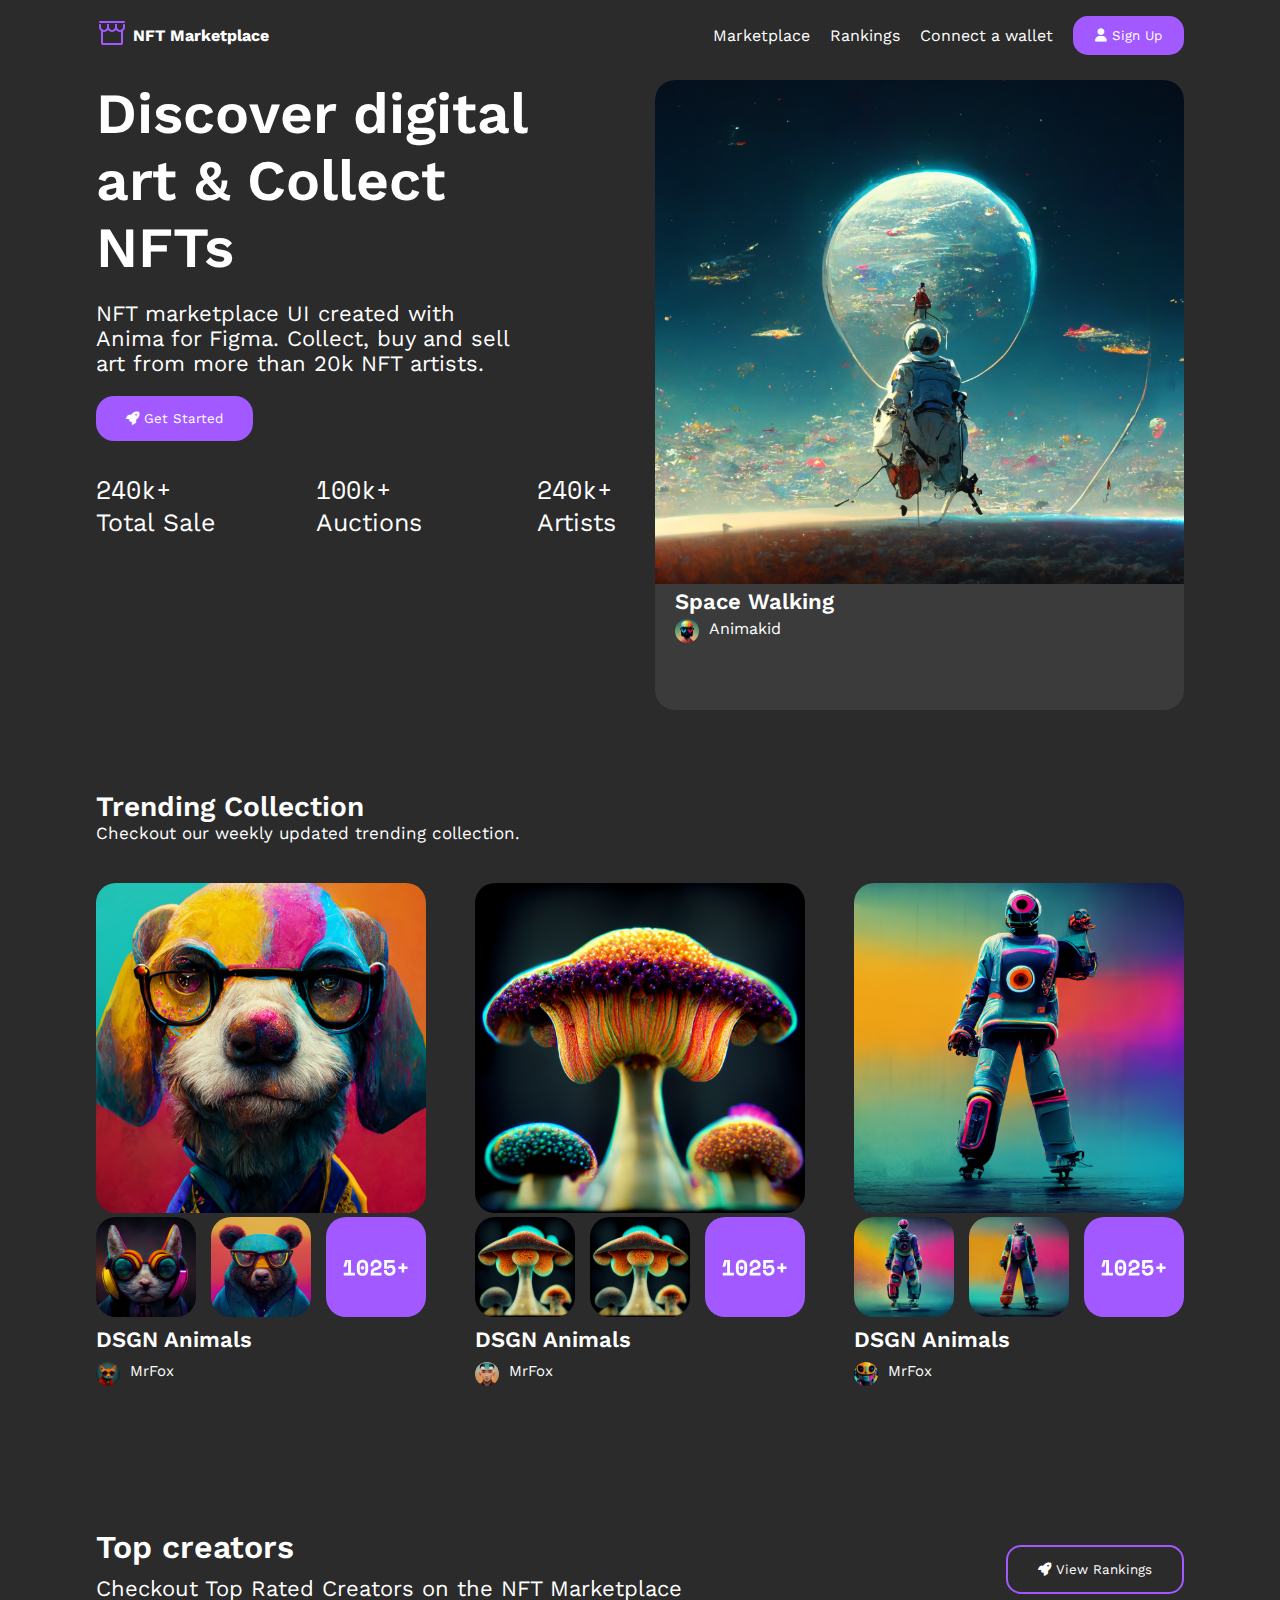
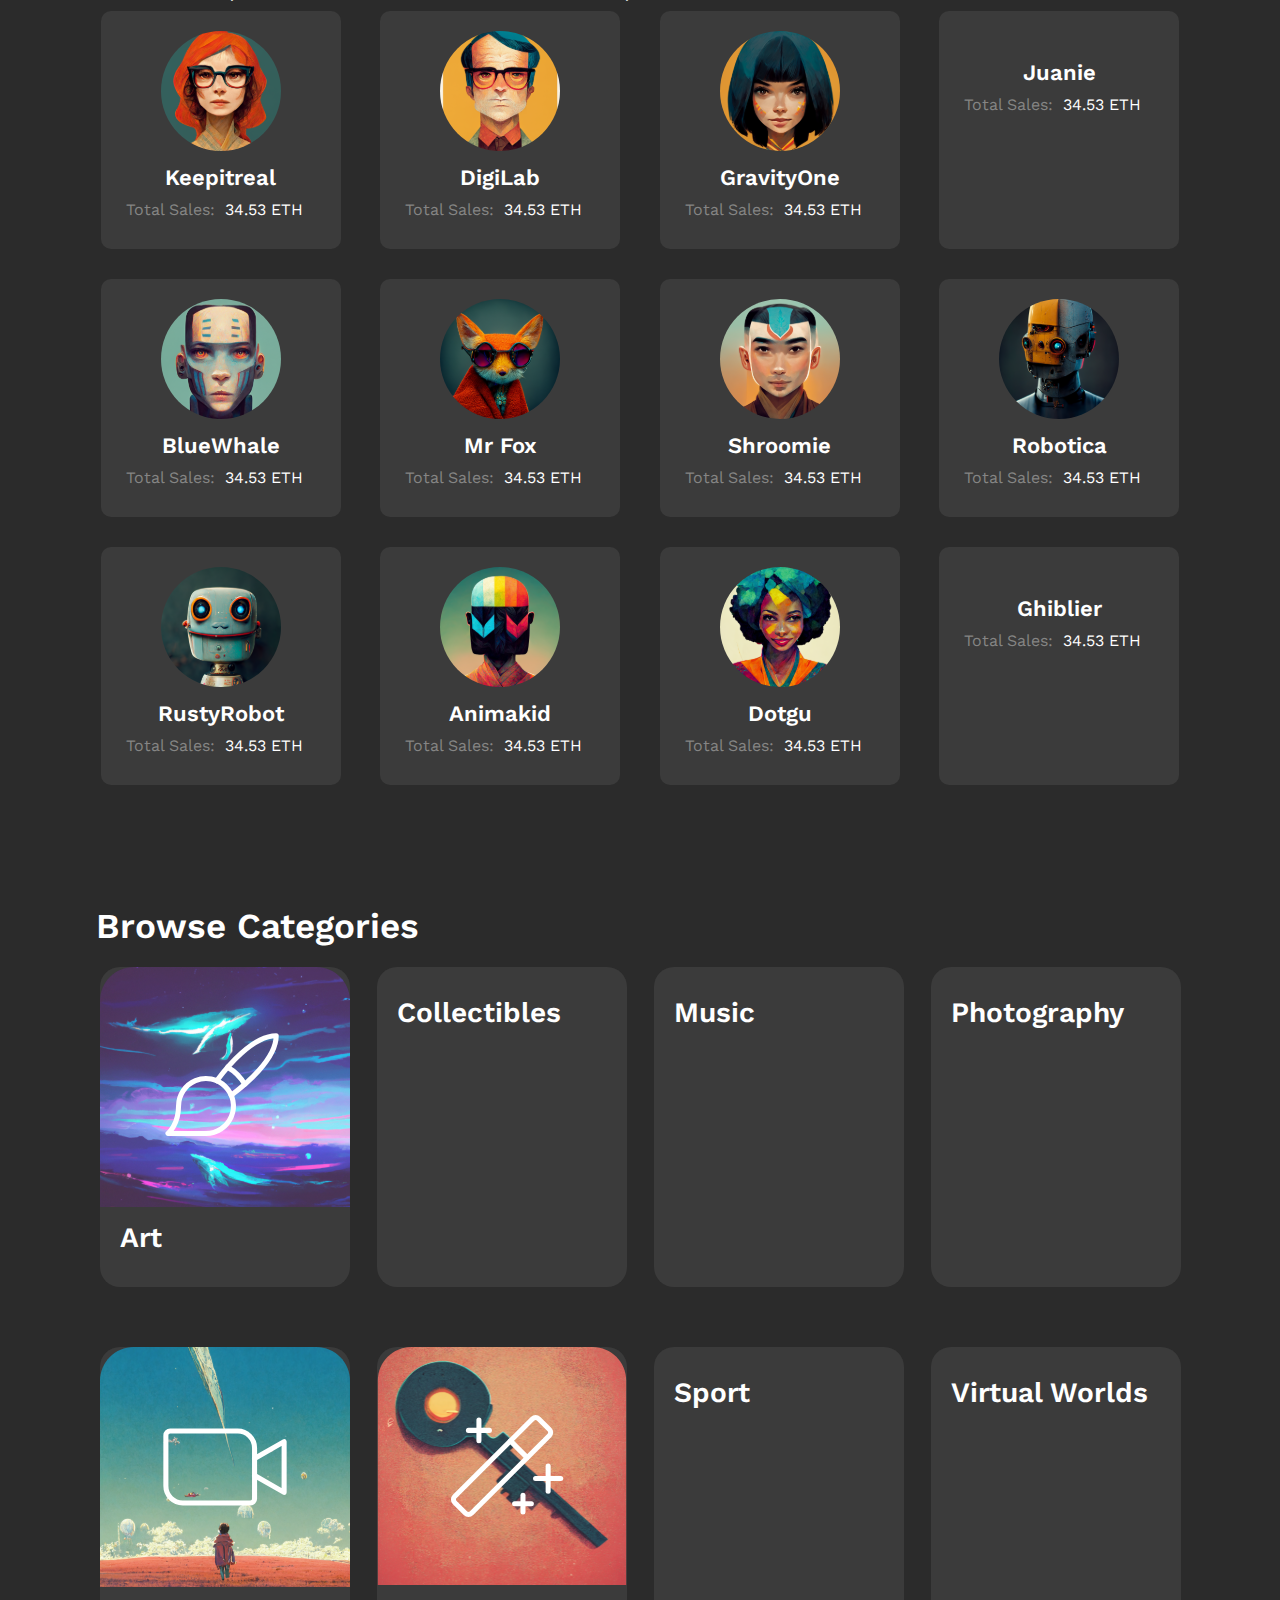
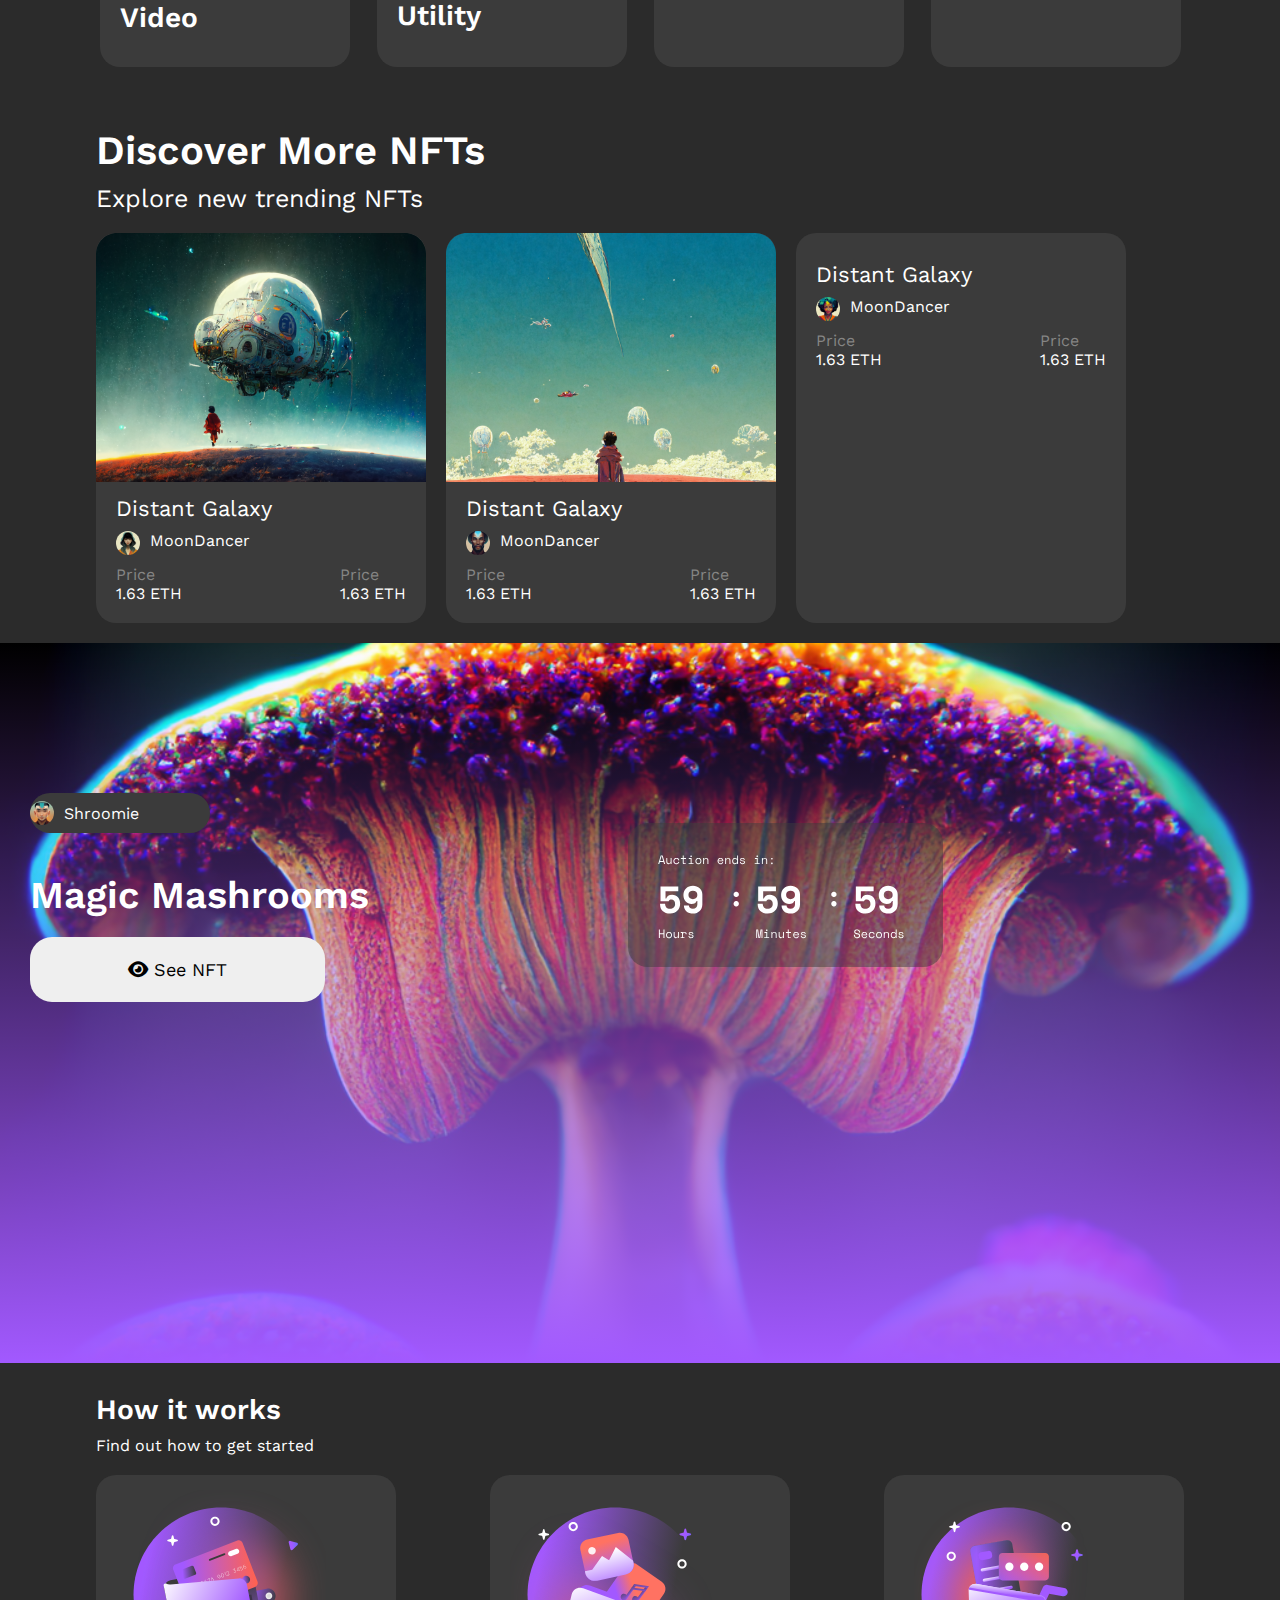
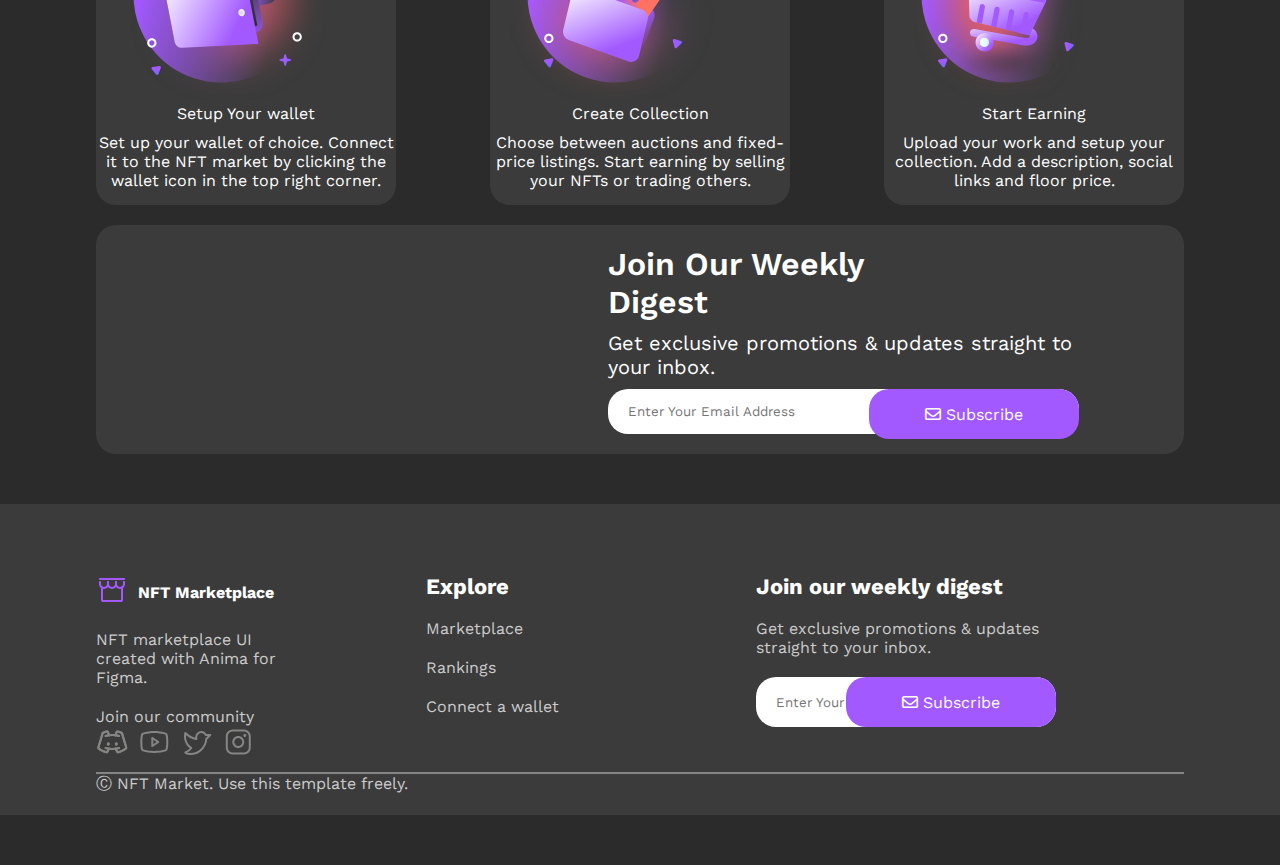
==== commit f45802e3: "account__section" ====
--- a/index.html
+++ b/index.html
@@ -31,7 +31,7 @@
                     </li>
                 </ul>
                 <div class="header__btns">
-                    <button class="sign-up"><i class="fa-solid fa-user"></i> Sign Up</button>
+                   <a href="./pages/create-acaunt.html"> <button class="sign-up"><i class="fa-solid fa-user"></i> Sign Up</button></a>
                     <button class="header__btn-hamburger"><i class="fa-solid fa-bars-staggered"></i></button>
                 </div>
             </div>
--- a/css/staly.min.css
+++ b/css/staly.min.css
@@ -1 +1 @@
-@import"https://fonts.googleapis.com/css2?family=Work+Sans:ital,wght@0,100..900;1,100..900&display=swap";@import"https://fonts.googleapis.com/css2?family=Space+Mono:ital,wght@0,400;0,700;1,400;1,700&display=swap";header{width:100%;height:70px;background-color:inherit;display:flex;position:fixed;top:0}header .header__nav{display:flex;align-items:center;justify-content:center;justify-content:space-between}header .header__nav .header__logo{display:flex;align-items:center;gap:5px}header .header__nav .header__logo h4{color:#fff}header .header__right{display:flex;align-items:center;justify-content:center;gap:20px}header .header__right .header-list{display:flex;align-items:center;justify-content:center;gap:20px}header .header__right .header__link:hover{color:#7fff00}header .header__btns .sign-up{padding:12px 22px;border-radius:15px;background-color:#a259ff;color:#fff;border:none;cursor:pointer}header .header__btns .header__btn-hamburger{display:none}.header__shrink{box-shadow:0px 0px 10px 0px #000}@media(max-width: 992px){header .header__right{display:flex;align-items:center;justify-content:center;gap:20px}header .header__btns .sign-up{display:none}header .header__btns .header__btn-hamburger{display:block;font-size:24px;background-color:inherit;color:#fff}}@media(max-width: 992px){.header-list{position:fixed;top:0;width:50%;left:-100%;height:100vh;display:flex;background-color:rgba(194,228,176,.844);-webkit-backdrop-filter:blur(4px);backdrop-filter:blur(4px);flex-direction:column;justify-content:center;transition:1s}.header__list-show{left:0}.header__list-show__btn_hamburger{display:block}}.hero .hero-pages22{display:none}.hero .hero-pages2{display:none}.hero .hero-pages1{width:100%;margin:90px auto}.hero .hero-pages1 .hero-title{color:#fff;font-size:28px;font-weight:600;width:70%}.hero .hero-pages1 .hero-title2{color:#fff;font-size:18px;font-weight:400;margin:20px 0px}.hero .hero-pages1 .hero-pages1-img{width:95%;height:70%;border-radius:20px;background-color:#3b3b3b;margin:0px auto}.hero .hero-pages1 .hero-pages1-img .img{width:100%}.hero .hero-pages1 .hero-pages1-img .hero-p1{color:#fff;font-size:22px;font-weight:600;margin:10px 20px}.hero .hero-pages1 .hero-pages1-img .hero-span{display:flex;align-items:center;gap:10px;margin:10px 20px}.hero .hero-pages1 .hero-pages1-img .hero-span .hero-p2{color:#fff}.hero .hero-pages1 .hero-button{width:100%;padding:20px 0px;border-radius:20px;font-size:18px;border:none;cursor:pointer;color:#fff;background-color:#a259ff;margin:20px 0px}.hero .hero-pages1 .hero-number-nons{width:80% auto;display:flex;justify-content:space-between}.hero .hero-pages1 .hero-number-nons span .hero-bod-nons{font-size:28px;font-weight:700;font-family:"Space Mono",monospace;color:#fff}.hero .hero-pages1 .hero-number-nons span p{color:#fff;font-size:16px}@media(min-width: 992px){.hero{display:flex;gap:30px}.hero .hero-pages22{width:50%;margin:80px 0px;display:block}.hero .hero-pages22 .hero-title22{font-size:57px;font-weight:600;width:90%;color:#fff}.hero .hero-pages22 .hero-title2{font-size:22px;font-weight:400;color:#fff;width:80%;margin:20px 0px}.hero .hero-pages22 #hero-button{padding:15px 30px;border-radius:18px;border:none;cursor:pointer;background-color:#a259ff;color:#fff}.hero .hero-pages22 .hero-number{width:100%;display:flex;justify-content:space-between;align-items:center;margin:30px 0px}.hero .hero-pages22 .hero-number span{width:100%}.hero .hero-pages22 .hero-number .spn{width:40%}.hero .hero-pages22 .hero-number p{color:#fff;font-size:25px}.hero .hero-pages22 .hero-number .hero-bod{color:#fff;font-family:"Space Mono",monospace}.hero .hero-pages2{display:block;width:50%;height:70vh;margin:80px 0px;background-color:#3b3b3b;border-radius:20px;overflow:hidden}.hero .hero-pages2 .hero-pages-img{width:100%;height:80%}.hero .hero-pages2 .hero-pages-img img{width:100%;height:100%;-o-object-fit:cover;object-fit:cover}.hero .hero-pages2 .hero-pages2-text{margin:22px 20px 0px}.hero .hero-pages2 .hero-pages2-text .hero-pages2-txt{font-size:22px;font-weight:600;color:#fff}.hero .hero-pages2 .hero-pages2-span{display:flex;gap:10px;margin:10px 20px}.hero .hero-pages2 .hero-pages2-span .mayda-text{color:#fff}.hero .button-non .hero-button-non{display:none}.hero .hero-number-non span{display:block}.hero-pages1{display:none}}@font-face{font-family:"Space Mono",monospace;src:url("https://fonts.googleapis.com/css2?family=Space+Mono:ital,wght@0,400;0,700;1,400;1,700&display=swap")}*{margin:0px;padding:0px;box-sizing:border-box;list-style:none;text-decoration:none;font-family:"Space Mono",monospace;font-family:"Work Sans",sans-serif}.container{width:85%;margin:0 auto}body{background-color:#2b2b2b}a{color:#fff}.trending .trending-logo-title{color:#fff;font-size:28px;font-weight:600}.trending .trending-logo-dect{color:#fff;font-weight:400;font-size:17px}.trending .box-logs{font-size:22px;font-weight:600;color:#fff;margin:10px 0px 0px 0px}.trending .trending-box{width:100%;margin:40px 0px;height:100%;display:flex;flex-wrap:wrap;justify-content:space-between}.trending .trending-box .trending-box-itm{width:330px;height:525px}.trending .trending-box .trending-box-itm .box-itms{display:flex;gap:15px}.trending .trending-box .trending-box-itm .box-bottom{display:flex;margin:10px 0px;gap:10px}.trending .trending-box .trending-box-itm .box-bottom h6{color:#fff;font-size:15px;font-weight:400}.trending .secont{display:none}.trending .first{display:none}@media(min-width: 853px){.trending .first{display:block}}@media(min-width: 1200px){.trending .secont{display:block}}.creators{height:100%}.creators .creators-bosh{margin:120px 0px}.creators .creators-logo{width:100%;display:flex;justify-content:space-between;align-items:center;margin:0px 0px}.creators .creators-logo .creators-text .creators-title{color:#fff;font-size:32px;font-weight:600}.creators .creators-logo .creators-text .creators-desc{color:#fff;font-size:22px;font-weight:400;margin:10px 0px}.creators .creators-logo .creators-button button{display:none}.creators .creators-box{display:flex;flex-wrap:wrap;gap:5px;margin:0px auto}.creators .creators-box .creators-box-itms.non{display:none}.creators .creators-box button{padding:15px 30px;border-radius:15px;border:2px solid #a259ff;background-color:inherit;color:#fff}.creators .creators-box .creators-button-non{display:block}.creators .creators-box .creators-box-itms{width:330px;height:100px;display:flex;border-radius:10px;background-color:#3b3b3b;text-align:center;margin:10px auto;padding:10px 0px}.creators .creators-box .creators-box-itms .creators-pages-text{color:#fff;font-size:22px;font-weight:600;margin:10px 0px 0px}.creators .creators-box .creators-box-itms .creators-span{display:flex;margin:10px 25px;text-align:center;gap:10px}.creators .creators-box .creators-box-itms .creators-span .creators-tia{color:#858584;font-size:16px;font-weight:400}.creators .creators-box .creators-box-itms .creators-span .creators-cloc{color:#fff;font-size:16px;font-weight:400}@media(min-width: 1200px){.creators{height:100%}.creators .creators-bosh{margin:120px 0px}.creators .creators-logo{width:100%;display:flex;justify-content:space-between;align-items:center;margin:0px 0px}.creators .creators-logo .creators-text .creators-title{color:#fff;font-size:32px;font-weight:600}.creators .creators-logo .creators-text .creators-desc{color:#fff;font-size:22px;font-weight:400;margin:10px 0px}.creators .creators-logo .creators-button button{padding:15px 30px;border-radius:15px;border:2px solid #a259ff;background-color:inherit;color:#fff;display:block}.creators .creators-box{display:flex;gap:30px;margin:0px auto}.creators .creators-box .creators-box-itms.non{display:block}.creators .creators-box .creators-button-non{display:none;margin:0px auto}.creators .creators-box .creators-button-non button{padding:15px 30px;border-radius:15px;border:2px solid #a259ff;background-color:inherit;color:#fff}.creators .creators-box .creators-box-itms{width:240px;height:238px;border-radius:10px;display:block;background-color:#3b3b3b;text-align:center;padding:20px 0px;margin:0px auto}.creators .creators-box .creators-box-itms .dis-non{display:block}.creators .creators-box .creators-box-itms .creators-pages-text{color:#fff;font-size:22px;font-weight:600}.creators .creators-box .creators-box-itms .creators-span{display:flex;margin:10px 25px;text-align:center;gap:10px}.creators .creators-box .creators-box-itms .creators-span .creators-tia{color:#858584;font-size:16px;font-weight:400}.creators .creators-box .creators-box-itms .creators-span .creators-cloc{color:#fff;font-size:16px;font-weight:400}}.browse .browse-logo{font-size:33px;font-weight:600;color:#fff}.browse .browse-box{display:flex;flex-wrap:wrap;width:100%;gap:10px}.browse .browse-box .browse-itms{width:153px;height:210px;background-color:#3b3b3b;border-radius:20px;margin:20px auto}.browse .browse-box .browse-itms img{width:100%}.browse .browse-box .browse-itms .browse-p{color:#fff;font-size:20px;font-weight:600;margin:10px 20px}@media(min-width: 940px){.browse .browse-logo{font-size:35px;font-weight:600;color:#fff}.browse .browse-box{gap:10px}.browse .browse-box .browse-itms{width:190px;height:250px}.browse .browse-box .browse-itms .browse-p{font-size:22px;font-weight:600}}@media(min-width: 1170px){.browse .browse-logo{font-size:35px;font-weight:600;color:#fff}.browse .browse-box{gap:20px}.browse .browse-box .browse-itms{width:250px;height:320px}.browse .browse-box .browse-itms .browse-p{font-size:28px;font-weight:600}}.discover-title{font-size:28px;font-weight:600;color:#fff;margin:40px 0px 10px}.discover-dict{font-size:16px;font-weight:400;color:#fff}.discover-box{margin:20px 0px;display:flex;flex-wrap:wrap;gap:20px}.discover-box .discover-box-itms{width:318px;height:390px;background-color:#3b3b3b;border-radius:20px}.discover-box .discover-box-itms .discover-img{width:100%}.discover-txt{font-size:22px;color:#fff;margin:10px 20px}.discover-title-span{display:flex;gap:10px;margin:0px 20px}.discover-title-span p{color:#fff}.discover-text{display:flex;padding:10px 20px;justify-content:space-between}.discover-text .color1{color:#858584}.discover-text .color2{color:#fff}@media(min-width: 895px){.discover-title{font-size:40px}.discover-dict{font-size:25px}.discover-box{gap:30px}.discover-box .discover-box-itms{width:370px;height:410px}.discover-box .forst{display:none}}@media(min-width: 1150px){.discover-title{font-size:40px}.discover-dict{font-size:25px}.discover-box{gap:20px}.discover-box .discover-box-itms{width:330px;height:390px}.discover-box .forst{display:block}}.mashrooms{width:100%;height:80vh;background-image:url(../img/becraunt.svg);background-repeat:no-repeat;background-size:cover;display:flex;background-position:center}.mashrooms-becraunt{width:100%;height:100%;display:flex;background:linear-gradient(0deg, #A259FF, rgba(161, 89, 255, 0))}.mashrooms .mashrooms-blog{width:310px;height:370px;display:flex;flex-direction:column;gap:20px;margin:50px 30px}.mashrooms .mashrooms-blog .mashrooms-texts-dumaloq{width:180px;height:40px;border-radius:25px;background-color:#3b3b3b;display:flex;align-items:center;gap:10px}.mashrooms .mashrooms-blog .mashrooms-texts-dumaloq p{color:#fff}.mashrooms .mashrooms-blog .mashrooms-title{color:#fff;font-size:38px;font-weight:600}.mashrooms .mashrooms-button{width:295px;height:65px;border-radius:22px;border:none;cursor:pointer;font-size:18px}@media(min-width: 772px){.mashrooms{width:100%;height:80vh;background-image:url(../img/becraunt.svg);background-repeat:no-repeat;background-size:cover;display:flex;background-position:center}.mashrooms-becraunt{width:100%;height:100%;display:flex;background:linear-gradient(0deg, #A259FF, rgba(161, 89, 255, 0))}.mashrooms .mashrooms-blog{width:750px;height:250px;flex-wrap:wrap;display:flex;gap:20px;margin:110px 30px}.mashrooms .mashrooms-blog .mashrooms-texts-dumaloq{width:180px;height:40px;border-radius:25px;background-color:#3b3b3b;display:flex;align-items:center;gap:10px}.mashrooms .mashrooms-blog .mashrooms-texts-dumaloq p{color:#fff}.mashrooms .mashrooms-blog .mashrooms-title{color:#fff;font-size:38px;font-weight:600;margin:20px 0px}.mashrooms .mashrooms-img{margin:30px 0px}}@media(min-width: 992px){.mashrooms{width:100%;height:80vh;background-image:url(../img/becraunt.svg);background-repeat:no-repeat;background-size:cover;display:flex;background-position:center}.mashrooms-becraunt{width:100%;height:100%;display:flex;background:linear-gradient(0deg, #A259FF, rgba(161, 89, 255, 0))}.mashrooms .mashrooms-blog{width:950px;height:250px;flex-wrap:wrap;display:flex;gap:20px;margin:150px 30px}.mashrooms .mashrooms-blog .mashrooms-texts-dumaloq{width:180px;height:40px;border-radius:25px;background-color:#3b3b3b;display:flex;align-items:center;gap:10px}.mashrooms .mashrooms-blog .mashrooms-texts-dumaloq p{color:#fff}.mashrooms .mashrooms-blog .mashrooms-title{color:#fff;font-size:38px;font-weight:600;margin:20px 0px}.mashrooms .mashrooms-img{margin:30px 0px}}@media(min-width: 1200px){.mashrooms{width:100%;height:80vh;background-image:url(../img/becraunt.svg);background-repeat:no-repeat;background-size:cover;display:flex;background-position:center}.mashrooms-becraunt{width:100%;height:100%;display:flex;background:linear-gradient(0deg, #A259FF, rgba(161, 89, 255, 0))}.mashrooms .mashrooms-blog{width:90%;height:250px;flex-wrap:wrap;display:flex;gap:20px;margin:150px 30px}.mashrooms .mashrooms-blog .mashrooms-texts-dumaloq{width:180px;height:40px;border-radius:25px;background-color:#3b3b3b;display:flex;align-items:center;gap:10px}.mashrooms .mashrooms-blog .mashrooms-texts-dumaloq p{color:#fff}.mashrooms .mashrooms-blog .mashrooms-title{color:#fff;font-size:38px;font-weight:600;margin:20px 0px}.mashrooms .mashrooms-img{margin:30px 120px}}.works-title{color:#fff;font-size:28px;font-weight:600;margin:30px 0px 10px}.works-disc{color:#fff;font-weight:400}.works-box{display:flex;flex-wrap:wrap;gap:30px;margin:20px 0px}.works-box-itms{display:flex;width:360px;height:187px;border-radius:20px;background-color:#3b3b3b}.works-img{width:50%}.works-img img{width:100%}.works-text{width:50%}.works-text-title{color:#fff;font-weight:400;margin:20px 0px 10px}.works-text-dick{color:#fff;font-weight:400}@media(min-width: 780px){.works-box{gap:20px;margin:20px 0px;justify-content:space-between}.works-box-itms{display:flex;flex-direction:column;justify-content:center;width:230px;height:275px;border-radius:20px;background-color:#3b3b3b}.works-img{width:70%;text-align:center;justify-content:center}.works-img img{width:100%;margin:0px 20px}.works-text-title{margin:0px 0px 10px}.works-text{width:100%;text-align:center}}@media(min-width: 1200px){.works-box-itms{display:flex;width:300px;height:330px;border-radius:20px;background-color:#3b3b3b}.works-box{display:flex;flex-wrap:wrap;justify-content:space-between;margin:20px 0px}}.digest-box{width:100%}.digest-text{margin:20px 0px}.digest-title{color:#fff;font-size:32px;font-weight:600}.digest-dect{color:#fff;font-size:16px;font-weight:400;margin:10px 0px}.digest-pages{display:flex;flex-direction:column;gap:20px}.digest-pages input{padding:15px 20px;border-radius:20px;border:none}.digest-pages button{padding:15px 20px;border-radius:20px;font-size:16px;gap:10px;border:none;cursor:pointer;background-color:#a259ff;color:#fff}@media(min-width: 864px){.digest-box{width:100%;display:flex;align-items:center;gap:20px;background-color:#3b3b3b;padding:0px 20px;border-radius:20px}.digest-title{font-size:40px}.digest-img{width:45%;height:90%;padding:20px 0px}.digest-img img{width:100%}.digest-text{margin:20px 0px;width:45%;height:90%}.digest-title{color:#fff;font-size:32px;font-weight:600}.digest-dect{color:#fff;font-size:16px;font-weight:400;margin:10px 0px}.digest-pages{display:flex;flex-direction:column;gap:20px}.digest-pages input{padding:15px 20px;border-radius:20px;border:none}.digest-pages button{padding:15px 20px;border-radius:20px;font-size:16px;gap:10px;border:none;cursor:pointer;background-color:#a259ff;color:#fff}}@media(min-width: 1200px){.digest-box{width:100%;display:flex;align-items:center;gap:20px;background-color:#3b3b3b;padding:0px 20px;border-radius:20px}.digest-title{width:65%;font-size:62px;font-weight:600}.digest-img{width:45%;height:90%;padding:20px 0px}.digest-img img{width:100%}.digest-text{margin:20px 0px;width:45%;height:90%}.digest-title{color:#fff;font-size:32px;font-weight:600}.digest-dect{color:#fff;font-size:20px;font-weight:400;margin:10px 0px}.digest-pages{display:flex;flex-direction:column;position:relative}.digest-pages input{padding:15px 20px;border-radius:20px;border:none}.digest-pages button{width:210px;height:50px;border-radius:20px;font-size:16px;gap:10px;border:none;cursor:pointer;background-color:#a259ff;color:#fff;position:absolute;right:0}}footer{background-color:#3b3b3b;margin:50px 0px}footer .footer-botton{width:85%;margin:0px auto}footer .footer-blog{display:flex;flex-direction:column;gap:30px;padding:10px 0px;border-bottom:2px solid #858584}footer p{color:#ccc}footer .footer-link{width:300px;margin:40px 0px 0px;gap:20px}footer .footer-dics{width:200px;margin:20px 0px}footer .footer-logo{display:flex;align-items:center;gap:10px}footer .footer-explore{display:flex;flex-direction:column;width:300px;gap:20px}footer .footer-explore .footer-title{color:#fff;font-size:22px;font-weight:700}footer .footer-digest{display:flex;flex-direction:column;width:300px;gap:20px}footer .footer-digest .footer-digest-title{color:#fff;font-size:22px;font-weight:700}@media(min-width: 992px){footer{background-color:#3b3b3b;margin:50px 0px}footer .footer-blog{display:flex;flex-direction:row;gap:30px;border-bottom:2px solid #858584}footer p{color:#ccc}footer .footer-link{width:300px;margin:40px 0px 0px;gap:20px}footer .footer-dics{width:200px;margin:20px 0px}footer .footer-logo{display:flex;align-items:center;gap:10px}footer .footer-explore{margin:40px 0px 0px;display:flex;flex-direction:column;width:300px;gap:20px}footer .footer-explore .footer-title{color:#fff;font-size:22px;font-weight:700}footer .footer-digest{margin:40px 0px 0px;display:flex;flex-direction:column;width:300px;gap:20px}footer .footer-digest .footer-digest-title{color:#fff;font-size:22px;font-weight:700}}+@import"https://fonts.googleapis.com/css2?family=Work+Sans:ital,wght@0,100..900;1,100..900&display=swap";@import"https://fonts.googleapis.com/css2?family=Space+Mono:ital,wght@0,400;0,700;1,400;1,700&display=swap";header{width:100%;height:70px;background-color:inherit;display:flex;position:fixed;top:0}header .header__nav{display:flex;align-items:center;justify-content:center;justify-content:space-between}header .header__nav .header__logo{display:flex;align-items:center;gap:5px}header .header__nav .header__logo h4{color:#fff}header .header__right{display:flex;align-items:center;justify-content:center;gap:20px}header .header__right .header-list{display:flex;align-items:center;justify-content:center;gap:20px}header .header__right .header__link:hover{color:#7fff00}header .header__btns .sign-up{padding:12px 22px;border-radius:15px;background-color:#a259ff;color:#fff;border:none;cursor:pointer}header .header__btns .header__btn-hamburger{display:none}.header__shrink{box-shadow:0px 0px 10px 0px #000}@media(max-width: 992px){header .header__right{display:flex;align-items:center;justify-content:center;gap:20px}header .header__btns .sign-up{display:none}header .header__btns .header__btn-hamburger{display:block;font-size:24px;background-color:inherit;color:#fff;border:none}}@media(max-width: 992px){.header-list{position:fixed;top:0;width:50%;left:-100%;height:100vh;display:flex;background-color:rgba(194,228,176,.844);-webkit-backdrop-filter:blur(4px);backdrop-filter:blur(4px);flex-direction:column;justify-content:center;transition:1s}.header__list-show{left:0}.header__list-show__btn_hamburger{display:block}}.hero .hero-pages22{display:none}.hero .hero-pages2{display:none}.hero .hero-pages1{width:100%;margin:90px auto}.hero .hero-pages1 .hero-title{color:#fff;font-size:28px;font-weight:600;width:70%}.hero .hero-pages1 .hero-title2{color:#fff;font-size:18px;font-weight:400;margin:20px 0px}.hero .hero-pages1 .hero-pages1-img{width:95%;height:70%;border-radius:20px;background-color:#3b3b3b;margin:0px auto}.hero .hero-pages1 .hero-pages1-img .img{width:100%}.hero .hero-pages1 .hero-pages1-img .hero-p1{color:#fff;font-size:22px;font-weight:600;margin:10px 20px}.hero .hero-pages1 .hero-pages1-img .hero-span{display:flex;align-items:center;gap:10px;margin:10px 20px}.hero .hero-pages1 .hero-pages1-img .hero-span .hero-p2{color:#fff}.hero .hero-pages1 .hero-button{width:100%;padding:20px 0px;border-radius:20px;font-size:18px;border:none;cursor:pointer;color:#fff;background-color:#a259ff;margin:20px 0px}.hero .hero-pages1 .hero-number-nons{width:80% auto;display:flex;justify-content:space-between}.hero .hero-pages1 .hero-number-nons span .hero-bod-nons{font-size:28px;font-weight:700;font-family:"Space Mono",monospace;color:#fff}.hero .hero-pages1 .hero-number-nons span p{color:#fff;font-size:16px}@media(min-width: 992px){.hero{display:flex;gap:30px}.hero .hero-pages22{width:50%;margin:80px 0px;display:block}.hero .hero-pages22 .hero-title22{font-size:57px;font-weight:600;width:90%;color:#fff}.hero .hero-pages22 .hero-title2{font-size:22px;font-weight:400;color:#fff;width:80%;margin:20px 0px}.hero .hero-pages22 #hero-button{padding:15px 30px;border-radius:18px;border:none;cursor:pointer;background-color:#a259ff;color:#fff}.hero .hero-pages22 .hero-number{width:100%;display:flex;justify-content:space-between;align-items:center;margin:30px 0px}.hero .hero-pages22 .hero-number span{width:100%}.hero .hero-pages22 .hero-number .spn{width:40%}.hero .hero-pages22 .hero-number p{color:#fff;font-size:25px}.hero .hero-pages22 .hero-number .hero-bod{color:#fff;font-family:"Space Mono",monospace}.hero .hero-pages2{display:block;width:50%;height:70vh;margin:80px 0px;background-color:#3b3b3b;border-radius:20px;overflow:hidden}.hero .hero-pages2 .hero-pages-img{width:100%;height:80%}.hero .hero-pages2 .hero-pages-img img{width:100%;height:100%;-o-object-fit:cover;object-fit:cover}.hero .hero-pages2 .hero-pages2-text{margin:5px 20px 0px}.hero .hero-pages2 .hero-pages2-text .hero-pages2-txt{font-size:22px;font-weight:600;color:#fff}.hero .hero-pages2 .hero-pages2-span{display:flex;gap:10px;margin:5px 20px}.hero .hero-pages2 .hero-pages2-span .mayda-text{color:#fff}.hero .button-non .hero-button-non{display:none}.hero .hero-number-non span{display:block}.hero-pages1{display:none}}@font-face{font-family:"Space Mono",monospace;src:url("https://fonts.googleapis.com/css2?family=Space+Mono:ital,wght@0,400;0,700;1,400;1,700&display=swap")}*{margin:0px;padding:0px;box-sizing:border-box;list-style:none;text-decoration:none;font-family:"Space Mono",monospace;font-family:"Work Sans",sans-serif}.container{width:85%;margin:0 auto;max-width:1440px}body{background-color:#2b2b2b}a{color:#fff}.trending .trending-logo-title{color:#fff;font-size:28px;font-weight:600}.trending .trending-logo-dect{color:#fff;font-weight:400;font-size:17px}.trending .box-logs{font-size:22px;font-weight:600;color:#fff;margin:10px 0px 0px 0px}.trending .trending-box{width:100%;margin:40px 0px;height:100%;display:flex;flex-wrap:wrap;justify-content:space-between}.trending .trending-box .trending-box-itm{width:330px;height:525px}.trending .trending-box .trending-box-itm .box-itms{display:flex;gap:15px}.trending .trending-box .trending-box-itm .box-bottom{display:flex;margin:10px 0px;gap:10px}.trending .trending-box .trending-box-itm .box-bottom h6{color:#fff;font-size:15px;font-weight:400}.trending .secont{display:none}.trending .first{display:none}@media(min-width: 853px){.trending .first{display:block}}@media(min-width: 1200px){.trending .secont{display:block}}.creators{height:100%}.creators .creators-bosh{margin:120px 0px}.creators .creators-logo{width:100%;display:flex;justify-content:space-between;align-items:center;margin:0px 0px}.creators .creators-logo .creators-text .creators-title{color:#fff;font-size:32px;font-weight:600}.creators .creators-logo .creators-text .creators-desc{color:#fff;font-size:22px;font-weight:400;margin:10px 0px}.creators .creators-logo .creators-button button{display:none}.creators .creators-box{display:flex;flex-wrap:wrap;gap:5px;margin:0px auto}.creators .creators-box .creators-box-itms.non{display:none}.creators .creators-box button{padding:15px 30px;border-radius:15px;border:2px solid #a259ff;background-color:inherit;color:#fff}.creators .creators-box .creators-button-non{display:block}.creators .creators-box .creators-box-itms{width:330px;height:100px;display:flex;border-radius:10px;background-color:#3b3b3b;text-align:center;margin:10px auto;padding:10px 0px}.creators .creators-box .creators-box-itms .creators-pages-text{color:#fff;font-size:22px;font-weight:600;margin:10px 0px 0px}.creators .creators-box .creators-box-itms .creators-span{display:flex;margin:10px 25px;text-align:center;gap:10px}.creators .creators-box .creators-box-itms .creators-span .creators-tia{color:#858584;font-size:16px;font-weight:400}.creators .creators-box .creators-box-itms .creators-span .creators-cloc{color:#fff;font-size:16px;font-weight:400}@media(min-width: 1200px){.creators{height:100%}.creators .creators-bosh{margin:120px 0px}.creators .creators-logo{width:100%;display:flex;justify-content:space-between;align-items:center;margin:0px 0px}.creators .creators-logo .creators-text .creators-title{color:#fff;font-size:32px;font-weight:600}.creators .creators-logo .creators-text .creators-desc{color:#fff;font-size:22px;font-weight:400;margin:10px 0px}.creators .creators-logo .creators-button button{padding:15px 30px;border-radius:15px;border:2px solid #a259ff;background-color:inherit;color:#fff;display:block}.creators .creators-box{display:flex;gap:30px;margin:0px auto}.creators .creators-box .creators-box-itms.non{display:block}.creators .creators-box .creators-button-non{display:none;margin:0px auto}.creators .creators-box .creators-button-non button{padding:15px 30px;border-radius:15px;border:2px solid #a259ff;background-color:inherit;color:#fff}.creators .creators-box .creators-box-itms{width:240px;height:238px;border-radius:10px;display:block;background-color:#3b3b3b;text-align:center;padding:20px 0px;margin:0px auto}.creators .creators-box .creators-box-itms .dis-non{display:block}.creators .creators-box .creators-box-itms .creators-pages-text{color:#fff;font-size:22px;font-weight:600}.creators .creators-box .creators-box-itms .creators-span{display:flex;margin:10px 25px;text-align:center;gap:10px}.creators .creators-box .creators-box-itms .creators-span .creators-tia{color:#858584;font-size:16px;font-weight:400}.creators .creators-box .creators-box-itms .creators-span .creators-cloc{color:#fff;font-size:16px;font-weight:400}}.browse .browse-logo{font-size:33px;font-weight:600;color:#fff}.browse .browse-box{display:flex;flex-wrap:wrap;width:100%;gap:10px}.browse .browse-box .browse-itms{width:153px;height:210px;background-color:#3b3b3b;border-radius:20px;margin:20px auto}.browse .browse-box .browse-itms img{width:100%}.browse .browse-box .browse-itms .browse-p{color:#fff;font-size:20px;font-weight:600;margin:10px 20px}@media(min-width: 940px){.browse .browse-logo{font-size:35px;font-weight:600;color:#fff}.browse .browse-box{gap:10px}.browse .browse-box .browse-itms{width:190px;height:250px}.browse .browse-box .browse-itms .browse-p{font-size:22px;font-weight:600}}@media(min-width: 1170px){.browse .browse-logo{font-size:35px;font-weight:600;color:#fff}.browse .browse-box{gap:20px}.browse .browse-box .browse-itms{width:250px;height:320px}.browse .browse-box .browse-itms .browse-p{font-size:28px;font-weight:600}}.discover-title{font-size:28px;font-weight:600;color:#fff;margin:40px 0px 10px}.discover-dict{font-size:16px;font-weight:400;color:#fff}.discover-box{margin:20px 0px;display:flex;flex-wrap:wrap;gap:20px}.discover-box .discover-box-itms{width:318px;height:390px;background-color:#3b3b3b;border-radius:20px}.discover-box .discover-box-itms .discover-img{width:100%}.discover-txt{font-size:22px;color:#fff;margin:10px 20px}.discover-title-span{display:flex;gap:10px;margin:0px 20px}.discover-title-span p{color:#fff}.discover-text{display:flex;padding:10px 20px;justify-content:space-between}.discover-text .color1{color:#858584}.discover-text .color2{color:#fff}@media(min-width: 895px){.discover-title{font-size:40px}.discover-dict{font-size:25px}.discover-box{gap:30px}.discover-box .discover-box-itms{width:370px;height:410px}.discover-box .forst{display:none}}@media(min-width: 1150px){.discover-title{font-size:40px}.discover-dict{font-size:25px}.discover-box{gap:20px}.discover-box .discover-box-itms{width:330px;height:390px}.discover-box .forst{display:block}}.mashrooms{width:100%;height:80vh;background-image:url(../img/becraunt.svg);background-repeat:no-repeat;background-size:cover;display:flex;background-position:center}.mashrooms-becraunt{width:100%;height:100%;display:flex;background:linear-gradient(0deg, #A259FF, rgba(161, 89, 255, 0))}.mashrooms .mashrooms-blog{width:310px;height:370px;display:flex;flex-direction:column;gap:20px;margin:50px 30px}.mashrooms .mashrooms-blog .mashrooms-texts-dumaloq{width:180px;height:40px;border-radius:25px;background-color:#3b3b3b;display:flex;align-items:center;gap:10px}.mashrooms .mashrooms-blog .mashrooms-texts-dumaloq p{color:#fff}.mashrooms .mashrooms-blog .mashrooms-title{color:#fff;font-size:38px;font-weight:600}.mashrooms .mashrooms-button{width:295px;height:65px;border-radius:22px;border:none;cursor:pointer;font-size:18px}@media(min-width: 772px){.mashrooms{width:100%;height:80vh;background-image:url(../img/becraunt.svg);background-repeat:no-repeat;background-size:cover;display:flex;background-position:center}.mashrooms-becraunt{width:100%;height:100%;display:flex;background:linear-gradient(0deg, #A259FF, rgba(161, 89, 255, 0))}.mashrooms .mashrooms-blog{width:750px;height:250px;flex-wrap:wrap;display:flex;gap:20px;margin:110px 30px}.mashrooms .mashrooms-blog .mashrooms-texts-dumaloq{width:180px;height:40px;border-radius:25px;background-color:#3b3b3b;display:flex;align-items:center;gap:10px}.mashrooms .mashrooms-blog .mashrooms-texts-dumaloq p{color:#fff}.mashrooms .mashrooms-blog .mashrooms-title{color:#fff;font-size:38px;font-weight:600;margin:20px 0px}.mashrooms .mashrooms-img{margin:30px 0px}}@media(min-width: 992px){.mashrooms{width:100%;height:80vh;background-image:url(../img/becraunt.svg);background-repeat:no-repeat;background-size:cover;display:flex;background-position:center}.mashrooms-becraunt{width:100%;height:100%;display:flex;background:linear-gradient(0deg, #A259FF, rgba(161, 89, 255, 0))}.mashrooms .mashrooms-blog{width:950px;height:250px;flex-wrap:wrap;display:flex;gap:20px;margin:150px 30px}.mashrooms .mashrooms-blog .mashrooms-texts-dumaloq{width:180px;height:40px;border-radius:25px;background-color:#3b3b3b;display:flex;align-items:center;gap:10px}.mashrooms .mashrooms-blog .mashrooms-texts-dumaloq p{color:#fff}.mashrooms .mashrooms-blog .mashrooms-title{color:#fff;font-size:38px;font-weight:600;margin:20px 0px}.mashrooms .mashrooms-img{margin:30px 0px}}@media(min-width: 1200px){.mashrooms{width:100%;height:80vh;background-image:url(../img/becraunt.svg);background-repeat:no-repeat;background-size:cover;display:flex;background-position:center}.mashrooms-becraunt{width:100%;height:100%;display:flex;background:linear-gradient(0deg, #A259FF, rgba(161, 89, 255, 0))}.mashrooms .mashrooms-blog{width:90%;height:250px;flex-wrap:wrap;display:flex;gap:20px;margin:150px 30px}.mashrooms .mashrooms-blog .mashrooms-texts-dumaloq{width:180px;height:40px;border-radius:25px;background-color:#3b3b3b;display:flex;align-items:center;gap:10px}.mashrooms .mashrooms-blog .mashrooms-texts-dumaloq p{color:#fff}.mashrooms .mashrooms-blog .mashrooms-title{color:#fff;font-size:38px;font-weight:600;margin:20px 0px}.mashrooms .mashrooms-img{margin:30px 120px}}.works-title{color:#fff;font-size:28px;font-weight:600;margin:30px 0px 10px}.works-disc{color:#fff;font-weight:400}.works-box{display:flex;flex-wrap:wrap;gap:30px;margin:20px 0px}.works-box-itms{display:flex;width:360px;height:187px;border-radius:20px;background-color:#3b3b3b}.works-img{width:50%}.works-img img{width:100%}.works-text{width:50%}.works-text-title{color:#fff;font-weight:400;margin:20px 0px 10px}.works-text-dick{color:#fff;font-weight:400}@media(min-width: 780px){.works-box{gap:20px;margin:20px 0px;justify-content:space-between}.works-box-itms{display:flex;flex-direction:column;justify-content:center;width:230px;height:275px;border-radius:20px;background-color:#3b3b3b}.works-img{width:70%;text-align:center;justify-content:center}.works-img img{width:100%;margin:0px 20px}.works-text-title{margin:0px 0px 10px}.works-text{width:100%;text-align:center}}@media(min-width: 1200px){.works-box-itms{display:flex;width:300px;height:330px;border-radius:20px;background-color:#3b3b3b}.works-box{display:flex;flex-wrap:wrap;justify-content:space-between;margin:20px 0px}}.digest-box{width:100%}.digest-text{margin:20px 0px}.digest-title{color:#fff;font-size:32px;font-weight:600}.digest-dect{color:#fff;font-size:16px;font-weight:400;margin:10px 0px}.digest-pages{display:flex;flex-direction:column;gap:20px}.digest-pages input{padding:15px 20px;border-radius:20px;border:none}.digest-pages button{padding:15px 20px;border-radius:20px;font-size:16px;gap:10px;border:none;cursor:pointer;background-color:#a259ff;color:#fff}@media(min-width: 864px){.digest-box{width:100%;display:flex;align-items:center;gap:20px;background-color:#3b3b3b;padding:0px 20px;border-radius:20px}.digest-title{font-size:40px}.digest-img{width:45%;height:90%;padding:20px 0px}.digest-img img{width:100%}.digest-text{margin:20px 0px;width:45%;height:90%}.digest-title{color:#fff;font-size:32px;font-weight:600}.digest-dect{color:#fff;font-size:16px;font-weight:400;margin:10px 0px}.digest-pages{display:flex;flex-direction:column;gap:20px}.digest-pages input{padding:15px 20px;border-radius:20px;border:none}.digest-pages button{padding:15px 20px;border-radius:20px;font-size:16px;gap:10px;border:none;cursor:pointer;background-color:#a259ff;color:#fff}}@media(min-width: 1200px){.digest-box{width:100%;display:flex;align-items:center;gap:20px;background-color:#3b3b3b;padding:0px 20px;border-radius:20px}.digest-title{width:65%;font-size:62px;font-weight:600}.digest-img{width:45%;height:90%;padding:20px 0px}.digest-img img{width:100%}.digest-text{margin:20px 0px;width:45%;height:90%}.digest-title{color:#fff;font-size:32px;font-weight:600}.digest-dect{color:#fff;font-size:20px;font-weight:400;margin:10px 0px}.digest-pages{display:flex;flex-direction:column;position:relative}.digest-pages input{padding:15px 20px;border-radius:20px;border:none}.digest-pages button{width:210px;height:50px;border-radius:20px;font-size:16px;gap:10px;border:none;cursor:pointer;background-color:#a259ff;color:#fff;position:absolute;right:0}}footer{background-color:#3b3b3b;margin:50px 0px 0px;height:100%;padding:20px 0px}footer .footer-botton{width:85%;margin:0px auto}footer .footer-blog{display:flex;flex-direction:column;gap:30px;padding:10px 0px;border-bottom:2px solid #858584}footer p{color:#ccc}footer .footer-link{width:300px;margin:40px 0px 0px;gap:20px}footer .footer-dics{width:200px;margin:20px 0px}footer .footer-logo{display:flex;align-items:center;gap:10px}footer .footer-explore{display:flex;flex-direction:column;width:300px;gap:20px}footer .footer-explore .footer-title{color:#fff;font-size:22px;font-weight:700}footer .footer-digest{display:flex;flex-direction:column;width:300px;gap:20px}footer .footer-digest .footer-digest-title{color:#fff;font-size:22px;font-weight:700}@media(min-width: 992px){footer{background-color:#3b3b3b;margin:50px 0px}footer .footer-blog{display:flex;flex-direction:row;gap:30px;border-bottom:2px solid #858584}footer p{color:#ccc}footer .footer-link{width:300px;margin:40px 0px 0px;gap:20px}footer .footer-dics{width:200px;margin:20px 0px}footer .footer-logo{display:flex;align-items:center;gap:10px}footer .footer-explore{margin:40px 0px 0px;display:flex;flex-direction:column;width:300px;gap:20px}footer .footer-explore .footer-title{color:#fff;font-size:22px;font-weight:700}footer .footer-digest{margin:40px 0px 0px;display:flex;flex-direction:column;width:300px;gap:20px}footer .footer-digest input{height:50px}footer .footer-digest button{height:50px}footer .footer-digest .footer-digest-title{color:#fff;font-size:22px;font-weight:700}}.acaunt{padding-top:100px;width:100%;display:flex;flex-direction:column;align-items:center;justify-content:center;gap:30px;height:auto}.acaunt .acaunt-img{width:100%;height:100%;display:flex;justify-content:center;align-items:center;max-height:615px;min-width:315px}.acaunt .acaunt-img .acaunt-img-1{width:100%;-o-object-fit:fill;object-fit:fill;height:100%;max-height:615px;-o-object-position:center;object-position:center}.acaunt .acaunt-text{width:100%;padding:20px 30px;display:flex;flex-direction:column;justify-content:center;align-items:left;align-items:center}.acaunt .acaunt-user-text{display:flex;width:100%;flex-direction:column;gap:20px;align-items:center;justify-content:center}.acaunt .acaunt-title{color:#fff;font-size:38px;font-weight:600;width:100%}.acaunt .acaunt-dics{width:100%;color:#fff;font-weight:600;margin:20px 0px}.acaunt .form{width:100%;display:flex;gap:8px;align-items:center;background:#fff;border-radius:20px;padding:20px}.acaunt .form input{background:rgba(0,0,0,0);border:none}@media(min-width: 757px){.acaunt{display:flex;flex-direction:row;justify-content:center;max-height:691px}.acaunt .acaunt-text{padding:0px;width:50%;max-width:610px;max-height:691px;display:flex;flex-direction:column;align-items:start}.acaunt .acaunt-img{width:50%;max-width:610px;max-height:691px}.acaunt .form{max-width:330px}.acaunt .acaunt-dics{max-width:330px;display:flex;justify-content:center}.acaunt .acaunt-user-text{display:flex;flex-direction:column;align-items:start}}@media(max-width: 350px){.acaunt .acaunt-img{max-height:232px}.acaunt .acaunt-img .acaunt-img-1{width:345px;height:232px;-o-object-fit:cover;object-fit:cover}}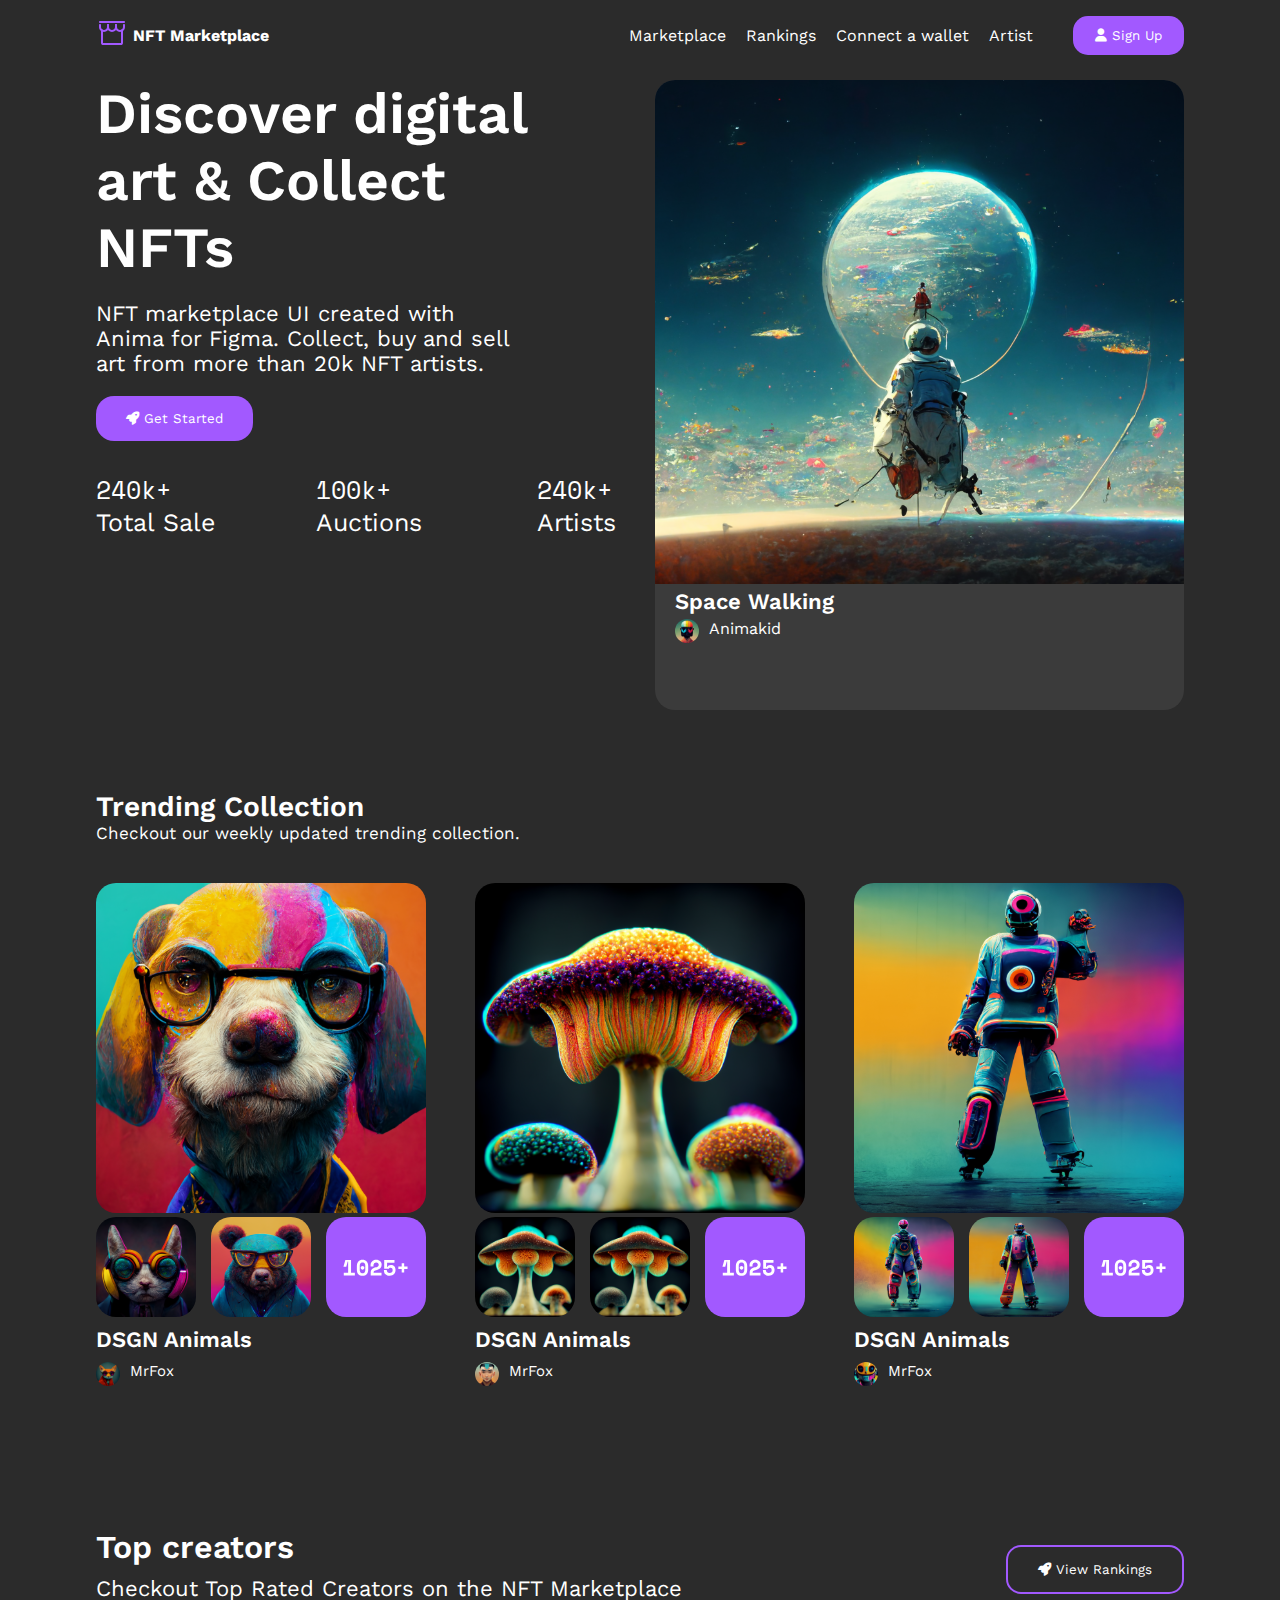
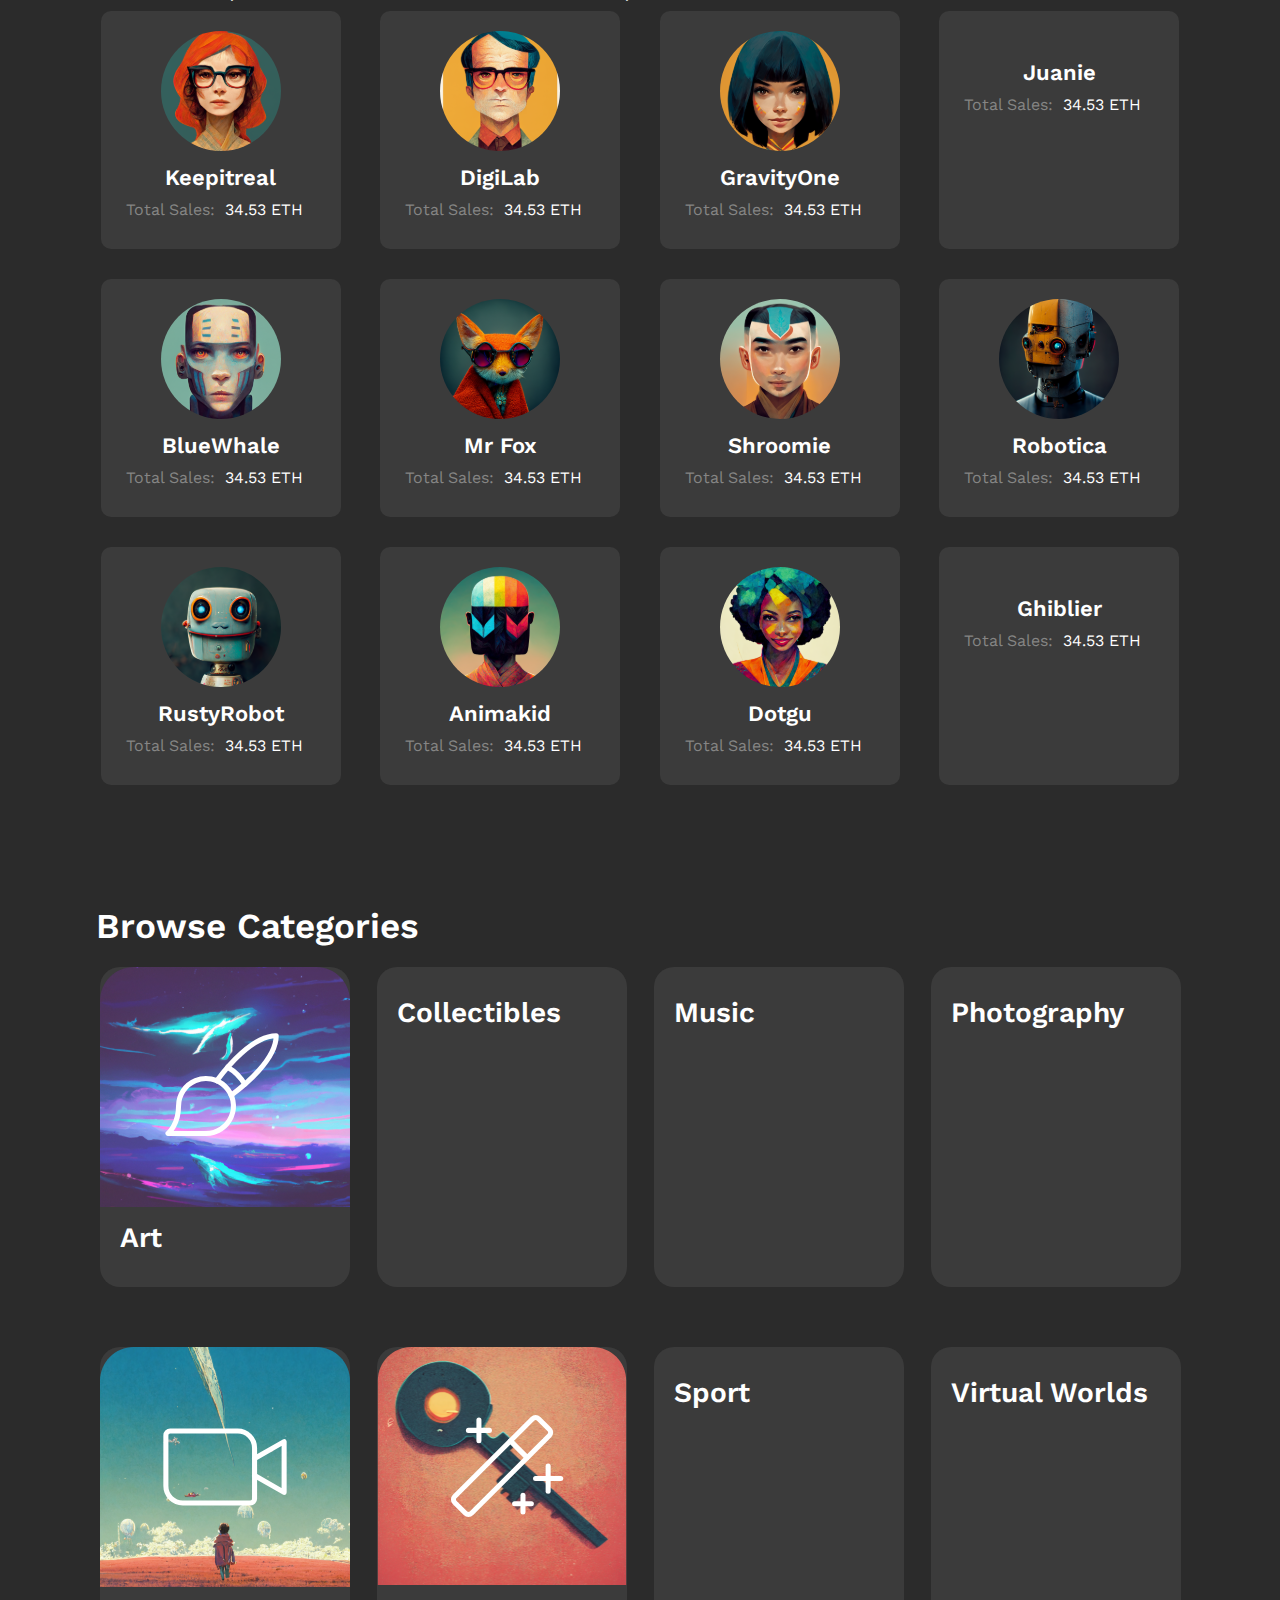
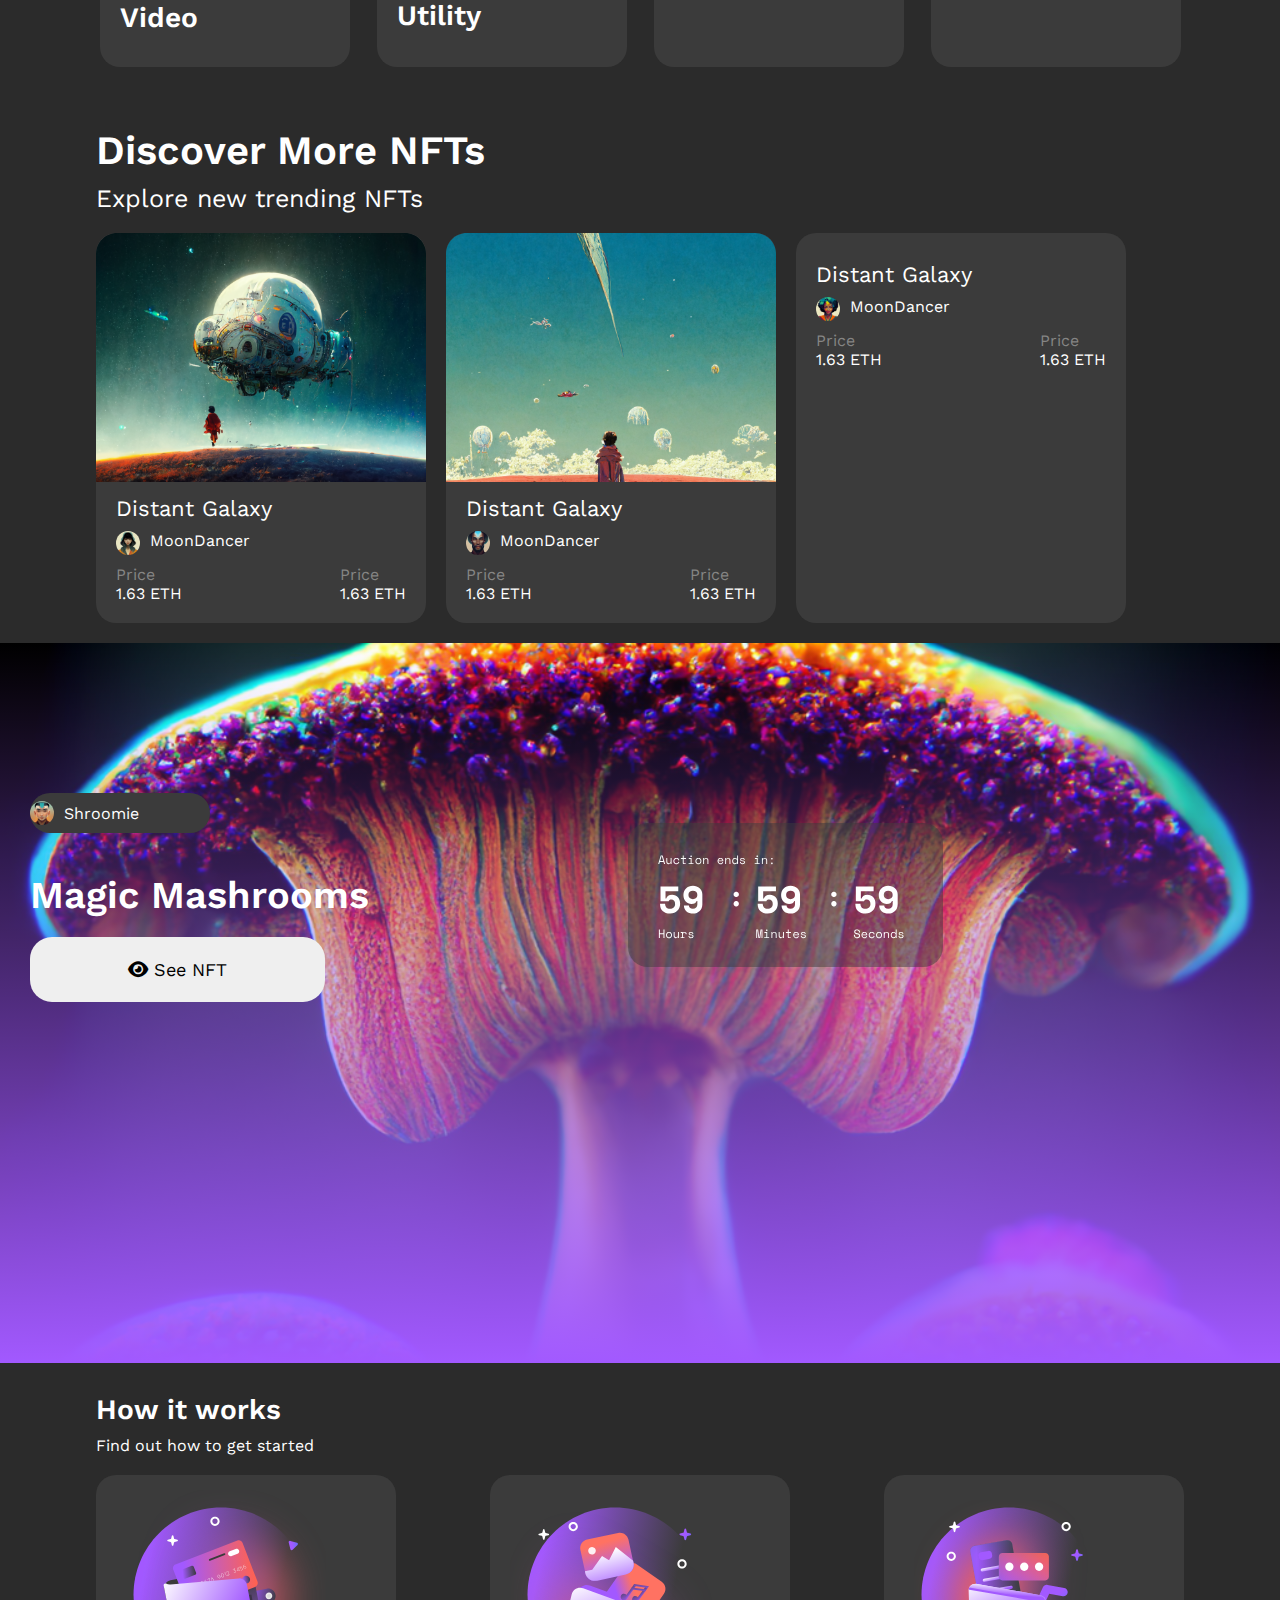
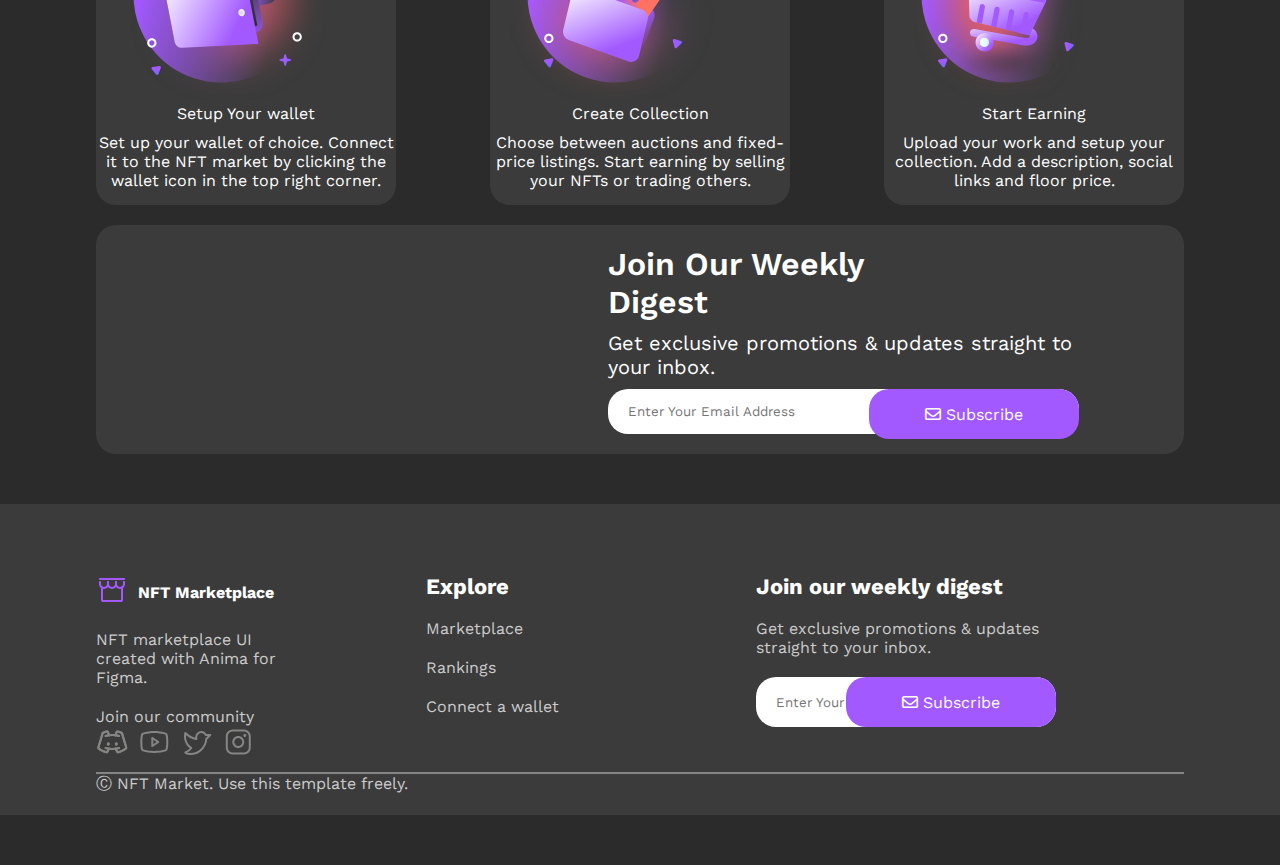
==== commit 669a8ed9: "artist" ====
--- a/index.html
+++ b/index.html
@@ -21,14 +21,19 @@
             <div class="header__right">
                 <ul class="header-list">
                     <li class="header__item">
-                        <a class="header__link" href="">Marketplace</a>
+                        <a class="header__link" href="#">Marketplace</a>
                     </li>
                     <li class="header__item">
-                        <a class="header__link" href="">Rankings</a>
+                        <a class="header__link" href="#">Rankings</a>
                     </li>
                     <li class="header__item">
-                        <a class="header__link" href="">Connect a wallet</a>
+                        <a class="header__link" href="#">Connect a wallet</a>
                     </li>
+                    <li class="header__item">
+                        <a class="header__link" href="./pages/artist.html">Artist</a>
+                    </li>
+                    <a href="./pages/create-acaunt.html"> <button class="sign-up1"><i class="fa-solid fa-user"></i> Sign
+                        Up</button></a>
                 </ul>
                 <div class="header__btns">
                    <a href="./pages/create-acaunt.html"> <button class="sign-up"><i class="fa-solid fa-user"></i> Sign Up</button></a>
--- a/css/staly.min.css
+++ b/css/staly.min.css
@@ -1 +1 @@
-@import"https://fonts.googleapis.com/css2?family=Work+Sans:ital,wght@0,100..900;1,100..900&display=swap";@import"https://fonts.googleapis.com/css2?family=Space+Mono:ital,wght@0,400;0,700;1,400;1,700&display=swap";header{width:100%;height:70px;background-color:inherit;display:flex;position:fixed;top:0}header .header__nav{display:flex;align-items:center;justify-content:center;justify-content:space-between}header .header__nav .header__logo{display:flex;align-items:center;gap:5px}header .header__nav .header__logo h4{color:#fff}header .header__right{display:flex;align-items:center;justify-content:center;gap:20px}header .header__right .header-list{display:flex;align-items:center;justify-content:center;gap:20px}header .header__right .header__link:hover{color:#7fff00}header .header__btns .sign-up{padding:12px 22px;border-radius:15px;background-color:#a259ff;color:#fff;border:none;cursor:pointer}header .header__btns .header__btn-hamburger{display:none}.header__shrink{box-shadow:0px 0px 10px 0px #000}@media(max-width: 992px){header .header__right{display:flex;align-items:center;justify-content:center;gap:20px}header .header__btns .sign-up{display:none}header .header__btns .header__btn-hamburger{display:block;font-size:24px;background-color:inherit;color:#fff;border:none}}@media(max-width: 992px){.header-list{position:fixed;top:0;width:50%;left:-100%;height:100vh;display:flex;background-color:rgba(194,228,176,.844);-webkit-backdrop-filter:blur(4px);backdrop-filter:blur(4px);flex-direction:column;justify-content:center;transition:1s}.header__list-show{left:0}.header__list-show__btn_hamburger{display:block}}.hero .hero-pages22{display:none}.hero .hero-pages2{display:none}.hero .hero-pages1{width:100%;margin:90px auto}.hero .hero-pages1 .hero-title{color:#fff;font-size:28px;font-weight:600;width:70%}.hero .hero-pages1 .hero-title2{color:#fff;font-size:18px;font-weight:400;margin:20px 0px}.hero .hero-pages1 .hero-pages1-img{width:95%;height:70%;border-radius:20px;background-color:#3b3b3b;margin:0px auto}.hero .hero-pages1 .hero-pages1-img .img{width:100%}.hero .hero-pages1 .hero-pages1-img .hero-p1{color:#fff;font-size:22px;font-weight:600;margin:10px 20px}.hero .hero-pages1 .hero-pages1-img .hero-span{display:flex;align-items:center;gap:10px;margin:10px 20px}.hero .hero-pages1 .hero-pages1-img .hero-span .hero-p2{color:#fff}.hero .hero-pages1 .hero-button{width:100%;padding:20px 0px;border-radius:20px;font-size:18px;border:none;cursor:pointer;color:#fff;background-color:#a259ff;margin:20px 0px}.hero .hero-pages1 .hero-number-nons{width:80% auto;display:flex;justify-content:space-between}.hero .hero-pages1 .hero-number-nons span .hero-bod-nons{font-size:28px;font-weight:700;font-family:"Space Mono",monospace;color:#fff}.hero .hero-pages1 .hero-number-nons span p{color:#fff;font-size:16px}@media(min-width: 992px){.hero{display:flex;gap:30px}.hero .hero-pages22{width:50%;margin:80px 0px;display:block}.hero .hero-pages22 .hero-title22{font-size:57px;font-weight:600;width:90%;color:#fff}.hero .hero-pages22 .hero-title2{font-size:22px;font-weight:400;color:#fff;width:80%;margin:20px 0px}.hero .hero-pages22 #hero-button{padding:15px 30px;border-radius:18px;border:none;cursor:pointer;background-color:#a259ff;color:#fff}.hero .hero-pages22 .hero-number{width:100%;display:flex;justify-content:space-between;align-items:center;margin:30px 0px}.hero .hero-pages22 .hero-number span{width:100%}.hero .hero-pages22 .hero-number .spn{width:40%}.hero .hero-pages22 .hero-number p{color:#fff;font-size:25px}.hero .hero-pages22 .hero-number .hero-bod{color:#fff;font-family:"Space Mono",monospace}.hero .hero-pages2{display:block;width:50%;height:70vh;margin:80px 0px;background-color:#3b3b3b;border-radius:20px;overflow:hidden}.hero .hero-pages2 .hero-pages-img{width:100%;height:80%}.hero .hero-pages2 .hero-pages-img img{width:100%;height:100%;-o-object-fit:cover;object-fit:cover}.hero .hero-pages2 .hero-pages2-text{margin:5px 20px 0px}.hero .hero-pages2 .hero-pages2-text .hero-pages2-txt{font-size:22px;font-weight:600;color:#fff}.hero .hero-pages2 .hero-pages2-span{display:flex;gap:10px;margin:5px 20px}.hero .hero-pages2 .hero-pages2-span .mayda-text{color:#fff}.hero .button-non .hero-button-non{display:none}.hero .hero-number-non span{display:block}.hero-pages1{display:none}}@font-face{font-family:"Space Mono",monospace;src:url("https://fonts.googleapis.com/css2?family=Space+Mono:ital,wght@0,400;0,700;1,400;1,700&display=swap")}*{margin:0px;padding:0px;box-sizing:border-box;list-style:none;text-decoration:none;font-family:"Space Mono",monospace;font-family:"Work Sans",sans-serif}.container{width:85%;margin:0 auto;max-width:1440px}body{background-color:#2b2b2b}a{color:#fff}.trending .trending-logo-title{color:#fff;font-size:28px;font-weight:600}.trending .trending-logo-dect{color:#fff;font-weight:400;font-size:17px}.trending .box-logs{font-size:22px;font-weight:600;color:#fff;margin:10px 0px 0px 0px}.trending .trending-box{width:100%;margin:40px 0px;height:100%;display:flex;flex-wrap:wrap;justify-content:space-between}.trending .trending-box .trending-box-itm{width:330px;height:525px}.trending .trending-box .trending-box-itm .box-itms{display:flex;gap:15px}.trending .trending-box .trending-box-itm .box-bottom{display:flex;margin:10px 0px;gap:10px}.trending .trending-box .trending-box-itm .box-bottom h6{color:#fff;font-size:15px;font-weight:400}.trending .secont{display:none}.trending .first{display:none}@media(min-width: 853px){.trending .first{display:block}}@media(min-width: 1200px){.trending .secont{display:block}}.creators{height:100%}.creators .creators-bosh{margin:120px 0px}.creators .creators-logo{width:100%;display:flex;justify-content:space-between;align-items:center;margin:0px 0px}.creators .creators-logo .creators-text .creators-title{color:#fff;font-size:32px;font-weight:600}.creators .creators-logo .creators-text .creators-desc{color:#fff;font-size:22px;font-weight:400;margin:10px 0px}.creators .creators-logo .creators-button button{display:none}.creators .creators-box{display:flex;flex-wrap:wrap;gap:5px;margin:0px auto}.creators .creators-box .creators-box-itms.non{display:none}.creators .creators-box button{padding:15px 30px;border-radius:15px;border:2px solid #a259ff;background-color:inherit;color:#fff}.creators .creators-box .creators-button-non{display:block}.creators .creators-box .creators-box-itms{width:330px;height:100px;display:flex;border-radius:10px;background-color:#3b3b3b;text-align:center;margin:10px auto;padding:10px 0px}.creators .creators-box .creators-box-itms .creators-pages-text{color:#fff;font-size:22px;font-weight:600;margin:10px 0px 0px}.creators .creators-box .creators-box-itms .creators-span{display:flex;margin:10px 25px;text-align:center;gap:10px}.creators .creators-box .creators-box-itms .creators-span .creators-tia{color:#858584;font-size:16px;font-weight:400}.creators .creators-box .creators-box-itms .creators-span .creators-cloc{color:#fff;font-size:16px;font-weight:400}@media(min-width: 1200px){.creators{height:100%}.creators .creators-bosh{margin:120px 0px}.creators .creators-logo{width:100%;display:flex;justify-content:space-between;align-items:center;margin:0px 0px}.creators .creators-logo .creators-text .creators-title{color:#fff;font-size:32px;font-weight:600}.creators .creators-logo .creators-text .creators-desc{color:#fff;font-size:22px;font-weight:400;margin:10px 0px}.creators .creators-logo .creators-button button{padding:15px 30px;border-radius:15px;border:2px solid #a259ff;background-color:inherit;color:#fff;display:block}.creators .creators-box{display:flex;gap:30px;margin:0px auto}.creators .creators-box .creators-box-itms.non{display:block}.creators .creators-box .creators-button-non{display:none;margin:0px auto}.creators .creators-box .creators-button-non button{padding:15px 30px;border-radius:15px;border:2px solid #a259ff;background-color:inherit;color:#fff}.creators .creators-box .creators-box-itms{width:240px;height:238px;border-radius:10px;display:block;background-color:#3b3b3b;text-align:center;padding:20px 0px;margin:0px auto}.creators .creators-box .creators-box-itms .dis-non{display:block}.creators .creators-box .creators-box-itms .creators-pages-text{color:#fff;font-size:22px;font-weight:600}.creators .creators-box .creators-box-itms .creators-span{display:flex;margin:10px 25px;text-align:center;gap:10px}.creators .creators-box .creators-box-itms .creators-span .creators-tia{color:#858584;font-size:16px;font-weight:400}.creators .creators-box .creators-box-itms .creators-span .creators-cloc{color:#fff;font-size:16px;font-weight:400}}.browse .browse-logo{font-size:33px;font-weight:600;color:#fff}.browse .browse-box{display:flex;flex-wrap:wrap;width:100%;gap:10px}.browse .browse-box .browse-itms{width:153px;height:210px;background-color:#3b3b3b;border-radius:20px;margin:20px auto}.browse .browse-box .browse-itms img{width:100%}.browse .browse-box .browse-itms .browse-p{color:#fff;font-size:20px;font-weight:600;margin:10px 20px}@media(min-width: 940px){.browse .browse-logo{font-size:35px;font-weight:600;color:#fff}.browse .browse-box{gap:10px}.browse .browse-box .browse-itms{width:190px;height:250px}.browse .browse-box .browse-itms .browse-p{font-size:22px;font-weight:600}}@media(min-width: 1170px){.browse .browse-logo{font-size:35px;font-weight:600;color:#fff}.browse .browse-box{gap:20px}.browse .browse-box .browse-itms{width:250px;height:320px}.browse .browse-box .browse-itms .browse-p{font-size:28px;font-weight:600}}.discover-title{font-size:28px;font-weight:600;color:#fff;margin:40px 0px 10px}.discover-dict{font-size:16px;font-weight:400;color:#fff}.discover-box{margin:20px 0px;display:flex;flex-wrap:wrap;gap:20px}.discover-box .discover-box-itms{width:318px;height:390px;background-color:#3b3b3b;border-radius:20px}.discover-box .discover-box-itms .discover-img{width:100%}.discover-txt{font-size:22px;color:#fff;margin:10px 20px}.discover-title-span{display:flex;gap:10px;margin:0px 20px}.discover-title-span p{color:#fff}.discover-text{display:flex;padding:10px 20px;justify-content:space-between}.discover-text .color1{color:#858584}.discover-text .color2{color:#fff}@media(min-width: 895px){.discover-title{font-size:40px}.discover-dict{font-size:25px}.discover-box{gap:30px}.discover-box .discover-box-itms{width:370px;height:410px}.discover-box .forst{display:none}}@media(min-width: 1150px){.discover-title{font-size:40px}.discover-dict{font-size:25px}.discover-box{gap:20px}.discover-box .discover-box-itms{width:330px;height:390px}.discover-box .forst{display:block}}.mashrooms{width:100%;height:80vh;background-image:url(../img/becraunt.svg);background-repeat:no-repeat;background-size:cover;display:flex;background-position:center}.mashrooms-becraunt{width:100%;height:100%;display:flex;background:linear-gradient(0deg, #A259FF, rgba(161, 89, 255, 0))}.mashrooms .mashrooms-blog{width:310px;height:370px;display:flex;flex-direction:column;gap:20px;margin:50px 30px}.mashrooms .mashrooms-blog .mashrooms-texts-dumaloq{width:180px;height:40px;border-radius:25px;background-color:#3b3b3b;display:flex;align-items:center;gap:10px}.mashrooms .mashrooms-blog .mashrooms-texts-dumaloq p{color:#fff}.mashrooms .mashrooms-blog .mashrooms-title{color:#fff;font-size:38px;font-weight:600}.mashrooms .mashrooms-button{width:295px;height:65px;border-radius:22px;border:none;cursor:pointer;font-size:18px}@media(min-width: 772px){.mashrooms{width:100%;height:80vh;background-image:url(../img/becraunt.svg);background-repeat:no-repeat;background-size:cover;display:flex;background-position:center}.mashrooms-becraunt{width:100%;height:100%;display:flex;background:linear-gradient(0deg, #A259FF, rgba(161, 89, 255, 0))}.mashrooms .mashrooms-blog{width:750px;height:250px;flex-wrap:wrap;display:flex;gap:20px;margin:110px 30px}.mashrooms .mashrooms-blog .mashrooms-texts-dumaloq{width:180px;height:40px;border-radius:25px;background-color:#3b3b3b;display:flex;align-items:center;gap:10px}.mashrooms .mashrooms-blog .mashrooms-texts-dumaloq p{color:#fff}.mashrooms .mashrooms-blog .mashrooms-title{color:#fff;font-size:38px;font-weight:600;margin:20px 0px}.mashrooms .mashrooms-img{margin:30px 0px}}@media(min-width: 992px){.mashrooms{width:100%;height:80vh;background-image:url(../img/becraunt.svg);background-repeat:no-repeat;background-size:cover;display:flex;background-position:center}.mashrooms-becraunt{width:100%;height:100%;display:flex;background:linear-gradient(0deg, #A259FF, rgba(161, 89, 255, 0))}.mashrooms .mashrooms-blog{width:950px;height:250px;flex-wrap:wrap;display:flex;gap:20px;margin:150px 30px}.mashrooms .mashrooms-blog .mashrooms-texts-dumaloq{width:180px;height:40px;border-radius:25px;background-color:#3b3b3b;display:flex;align-items:center;gap:10px}.mashrooms .mashrooms-blog .mashrooms-texts-dumaloq p{color:#fff}.mashrooms .mashrooms-blog .mashrooms-title{color:#fff;font-size:38px;font-weight:600;margin:20px 0px}.mashrooms .mashrooms-img{margin:30px 0px}}@media(min-width: 1200px){.mashrooms{width:100%;height:80vh;background-image:url(../img/becraunt.svg);background-repeat:no-repeat;background-size:cover;display:flex;background-position:center}.mashrooms-becraunt{width:100%;height:100%;display:flex;background:linear-gradient(0deg, #A259FF, rgba(161, 89, 255, 0))}.mashrooms .mashrooms-blog{width:90%;height:250px;flex-wrap:wrap;display:flex;gap:20px;margin:150px 30px}.mashrooms .mashrooms-blog .mashrooms-texts-dumaloq{width:180px;height:40px;border-radius:25px;background-color:#3b3b3b;display:flex;align-items:center;gap:10px}.mashrooms .mashrooms-blog .mashrooms-texts-dumaloq p{color:#fff}.mashrooms .mashrooms-blog .mashrooms-title{color:#fff;font-size:38px;font-weight:600;margin:20px 0px}.mashrooms .mashrooms-img{margin:30px 120px}}.works-title{color:#fff;font-size:28px;font-weight:600;margin:30px 0px 10px}.works-disc{color:#fff;font-weight:400}.works-box{display:flex;flex-wrap:wrap;gap:30px;margin:20px 0px}.works-box-itms{display:flex;width:360px;height:187px;border-radius:20px;background-color:#3b3b3b}.works-img{width:50%}.works-img img{width:100%}.works-text{width:50%}.works-text-title{color:#fff;font-weight:400;margin:20px 0px 10px}.works-text-dick{color:#fff;font-weight:400}@media(min-width: 780px){.works-box{gap:20px;margin:20px 0px;justify-content:space-between}.works-box-itms{display:flex;flex-direction:column;justify-content:center;width:230px;height:275px;border-radius:20px;background-color:#3b3b3b}.works-img{width:70%;text-align:center;justify-content:center}.works-img img{width:100%;margin:0px 20px}.works-text-title{margin:0px 0px 10px}.works-text{width:100%;text-align:center}}@media(min-width: 1200px){.works-box-itms{display:flex;width:300px;height:330px;border-radius:20px;background-color:#3b3b3b}.works-box{display:flex;flex-wrap:wrap;justify-content:space-between;margin:20px 0px}}.digest-box{width:100%}.digest-text{margin:20px 0px}.digest-title{color:#fff;font-size:32px;font-weight:600}.digest-dect{color:#fff;font-size:16px;font-weight:400;margin:10px 0px}.digest-pages{display:flex;flex-direction:column;gap:20px}.digest-pages input{padding:15px 20px;border-radius:20px;border:none}.digest-pages button{padding:15px 20px;border-radius:20px;font-size:16px;gap:10px;border:none;cursor:pointer;background-color:#a259ff;color:#fff}@media(min-width: 864px){.digest-box{width:100%;display:flex;align-items:center;gap:20px;background-color:#3b3b3b;padding:0px 20px;border-radius:20px}.digest-title{font-size:40px}.digest-img{width:45%;height:90%;padding:20px 0px}.digest-img img{width:100%}.digest-text{margin:20px 0px;width:45%;height:90%}.digest-title{color:#fff;font-size:32px;font-weight:600}.digest-dect{color:#fff;font-size:16px;font-weight:400;margin:10px 0px}.digest-pages{display:flex;flex-direction:column;gap:20px}.digest-pages input{padding:15px 20px;border-radius:20px;border:none}.digest-pages button{padding:15px 20px;border-radius:20px;font-size:16px;gap:10px;border:none;cursor:pointer;background-color:#a259ff;color:#fff}}@media(min-width: 1200px){.digest-box{width:100%;display:flex;align-items:center;gap:20px;background-color:#3b3b3b;padding:0px 20px;border-radius:20px}.digest-title{width:65%;font-size:62px;font-weight:600}.digest-img{width:45%;height:90%;padding:20px 0px}.digest-img img{width:100%}.digest-text{margin:20px 0px;width:45%;height:90%}.digest-title{color:#fff;font-size:32px;font-weight:600}.digest-dect{color:#fff;font-size:20px;font-weight:400;margin:10px 0px}.digest-pages{display:flex;flex-direction:column;position:relative}.digest-pages input{padding:15px 20px;border-radius:20px;border:none}.digest-pages button{width:210px;height:50px;border-radius:20px;font-size:16px;gap:10px;border:none;cursor:pointer;background-color:#a259ff;color:#fff;position:absolute;right:0}}footer{background-color:#3b3b3b;margin:50px 0px 0px;height:100%;padding:20px 0px}footer .footer-botton{width:85%;margin:0px auto}footer .footer-blog{display:flex;flex-direction:column;gap:30px;padding:10px 0px;border-bottom:2px solid #858584}footer p{color:#ccc}footer .footer-link{width:300px;margin:40px 0px 0px;gap:20px}footer .footer-dics{width:200px;margin:20px 0px}footer .footer-logo{display:flex;align-items:center;gap:10px}footer .footer-explore{display:flex;flex-direction:column;width:300px;gap:20px}footer .footer-explore .footer-title{color:#fff;font-size:22px;font-weight:700}footer .footer-digest{display:flex;flex-direction:column;width:300px;gap:20px}footer .footer-digest .footer-digest-title{color:#fff;font-size:22px;font-weight:700}@media(min-width: 992px){footer{background-color:#3b3b3b;margin:50px 0px}footer .footer-blog{display:flex;flex-direction:row;gap:30px;border-bottom:2px solid #858584}footer p{color:#ccc}footer .footer-link{width:300px;margin:40px 0px 0px;gap:20px}footer .footer-dics{width:200px;margin:20px 0px}footer .footer-logo{display:flex;align-items:center;gap:10px}footer .footer-explore{margin:40px 0px 0px;display:flex;flex-direction:column;width:300px;gap:20px}footer .footer-explore .footer-title{color:#fff;font-size:22px;font-weight:700}footer .footer-digest{margin:40px 0px 0px;display:flex;flex-direction:column;width:300px;gap:20px}footer .footer-digest input{height:50px}footer .footer-digest button{height:50px}footer .footer-digest .footer-digest-title{color:#fff;font-size:22px;font-weight:700}}.acaunt{padding-top:100px;width:100%;display:flex;flex-direction:column;align-items:center;justify-content:center;gap:30px;height:auto}.acaunt .acaunt-img{width:100%;height:100%;display:flex;justify-content:center;align-items:center;max-height:615px;min-width:315px}.acaunt .acaunt-img .acaunt-img-1{width:100%;-o-object-fit:fill;object-fit:fill;height:100%;max-height:615px;-o-object-position:center;object-position:center}.acaunt .acaunt-text{width:100%;padding:20px 30px;display:flex;flex-direction:column;justify-content:center;align-items:left;align-items:center}.acaunt .acaunt-user-text{display:flex;width:100%;flex-direction:column;gap:20px;align-items:center;justify-content:center}.acaunt .acaunt-title{color:#fff;font-size:38px;font-weight:600;width:100%}.acaunt .acaunt-dics{width:100%;color:#fff;font-weight:600;margin:20px 0px}.acaunt .form{width:100%;display:flex;gap:8px;align-items:center;background:#fff;border-radius:20px;padding:20px}.acaunt .form input{background:rgba(0,0,0,0);border:none}@media(min-width: 757px){.acaunt{display:flex;flex-direction:row;justify-content:center;max-height:691px}.acaunt .acaunt-text{padding:0px;width:50%;max-width:610px;max-height:691px;display:flex;flex-direction:column;align-items:start}.acaunt .acaunt-img{width:50%;max-width:610px;max-height:691px}.acaunt .form{max-width:330px}.acaunt .acaunt-dics{max-width:330px;display:flex;justify-content:center}.acaunt .acaunt-user-text{display:flex;flex-direction:column;align-items:start}}@media(max-width: 350px){.acaunt .acaunt-img{max-height:232px}.acaunt .acaunt-img .acaunt-img-1{width:345px;height:232px;-o-object-fit:cover;object-fit:cover}}+@import"https://fonts.googleapis.com/css2?family=Work+Sans:ital,wght@0,100..900;1,100..900&display=swap";@import"https://fonts.googleapis.com/css2?family=Space+Mono:ital,wght@0,400;0,700;1,400;1,700&display=swap";header{width:100%;height:70px;background-color:inherit;display:flex;position:fixed;top:0}header .header__nav{display:flex;align-items:center;justify-content:center;justify-content:space-between}header .header__nav .header__logo{display:flex;align-items:center;gap:5px}header .header__nav .header__logo h4{color:#fff}header .header__right{display:flex;align-items:center;justify-content:center;gap:20px}header .header__right .header-list{display:flex;align-items:center;justify-content:center;gap:20px}header .header__right .header__link:hover{color:#7fff00}header .sign-up1{display:none}header .header__btns .sign-up{padding:12px 22px;border-radius:15px;background-color:#a259ff;color:#fff;border:none;cursor:pointer}header .header__btns .header__btn-hamburger{display:none}.header__shrink{box-shadow:0px 0px 10px 0px #000}@media(max-width: 992px){header .header__right{display:flex;align-items:center;justify-content:center;gap:20px}header .header__btns .sign-up{display:none}header .header__btns .header__btn-hamburger{display:block;font-size:24px;background-color:inherit;color:#fff;border:none}}@media(max-width: 992px){.header-list{position:fixed;top:0;width:50%;left:-100%;height:100vh;display:flex;background-color:rgba(194,228,176,.844);-webkit-backdrop-filter:blur(4px);backdrop-filter:blur(4px);flex-direction:column;justify-content:center;transition:1s}.header__list-show{left:0}.header__list-show .sign-up{display:block;position:absolute;top:0;left:0}.header__list-show .sign-up1{display:block;padding:12px 22px;border-radius:15px;background-color:#a259ff;color:#fff;border:none;cursor:pointer}.header__list-show__btn_hamburger{display:block}}.hero .hero-pages22{display:none}.hero .hero-pages2{display:none}.hero .hero-pages1{width:100%;margin:90px auto}.hero .hero-pages1 .hero-title{color:#fff;font-size:28px;font-weight:600;width:70%}.hero .hero-pages1 .hero-title2{color:#fff;font-size:18px;font-weight:400;margin:20px 0px}.hero .hero-pages1 .hero-pages1-img{width:95%;height:70%;border-radius:20px;background-color:#3b3b3b;margin:0px auto}.hero .hero-pages1 .hero-pages1-img .img{width:100%}.hero .hero-pages1 .hero-pages1-img .hero-p1{color:#fff;font-size:22px;font-weight:600;margin:10px 20px}.hero .hero-pages1 .hero-pages1-img .hero-span{display:flex;align-items:center;gap:10px;margin:10px 20px}.hero .hero-pages1 .hero-pages1-img .hero-span .hero-p2{color:#fff}.hero .hero-pages1 .hero-button{width:100%;padding:20px 0px;border-radius:20px;font-size:18px;border:none;cursor:pointer;color:#fff;background-color:#a259ff;margin:20px 0px}.hero .hero-pages1 .hero-number-nons{width:80% auto;display:flex;justify-content:space-between}.hero .hero-pages1 .hero-number-nons span .hero-bod-nons{font-size:28px;font-weight:700;font-family:"Space Mono",monospace;color:#fff}.hero .hero-pages1 .hero-number-nons span p{color:#fff;font-size:16px}@media(min-width: 992px){.hero{display:flex;gap:30px}.hero .hero-pages22{width:50%;margin:80px 0px;display:block}.hero .hero-pages22 .hero-title22{font-size:57px;font-weight:600;width:90%;color:#fff}.hero .hero-pages22 .hero-title2{font-size:22px;font-weight:400;color:#fff;width:80%;margin:20px 0px}.hero .hero-pages22 #hero-button{padding:15px 30px;border-radius:18px;border:none;cursor:pointer;background-color:#a259ff;color:#fff}.hero .hero-pages22 .hero-number{width:100%;display:flex;justify-content:space-between;align-items:center;margin:30px 0px}.hero .hero-pages22 .hero-number span{width:100%}.hero .hero-pages22 .hero-number .spn{width:40%}.hero .hero-pages22 .hero-number p{color:#fff;font-size:25px}.hero .hero-pages22 .hero-number .hero-bod{color:#fff;font-family:"Space Mono",monospace}.hero .hero-pages2{display:block;width:50%;height:70vh;margin:80px 0px;background-color:#3b3b3b;border-radius:20px;overflow:hidden}.hero .hero-pages2 .hero-pages-img{width:100%;height:80%}.hero .hero-pages2 .hero-pages-img img{width:100%;height:100%;-o-object-fit:cover;object-fit:cover}.hero .hero-pages2 .hero-pages2-text{margin:5px 20px 0px}.hero .hero-pages2 .hero-pages2-text .hero-pages2-txt{font-size:22px;font-weight:600;color:#fff}.hero .hero-pages2 .hero-pages2-span{display:flex;gap:10px;margin:5px 20px}.hero .hero-pages2 .hero-pages2-span .mayda-text{color:#fff}.hero .button-non .hero-button-non{display:none}.hero .hero-number-non span{display:block}.hero-pages1{display:none}}@font-face{font-family:"Space Mono",monospace;src:url("https://fonts.googleapis.com/css2?family=Space+Mono:ital,wght@0,400;0,700;1,400;1,700&display=swap")}*{margin:0px;padding:0px;box-sizing:border-box;list-style:none;text-decoration:none;font-family:"Space Mono",monospace;font-family:"Work Sans",sans-serif}.container{width:85%;margin:0 auto;max-width:1440px}body{background-color:#2b2b2b}a{color:#fff}.trending .trending-logo-title{color:#fff;font-size:28px;font-weight:600}.trending .trending-logo-dect{color:#fff;font-weight:400;font-size:17px}.trending .box-logs{font-size:22px;font-weight:600;color:#fff;margin:10px 0px 0px 0px}.trending .trending-box{width:100%;margin:40px 0px;height:100%;display:flex;flex-wrap:wrap;justify-content:space-between}.trending .trending-box .trending-box-itm{width:330px;height:525px}.trending .trending-box .trending-box-itm .box-itms{display:flex;gap:15px}.trending .trending-box .trending-box-itm .box-bottom{display:flex;margin:10px 0px;gap:10px}.trending .trending-box .trending-box-itm .box-bottom h6{color:#fff;font-size:15px;font-weight:400}.trending .secont{display:none}.trending .first{display:none}@media(min-width: 853px){.trending .first{display:block}}@media(min-width: 1200px){.trending .secont{display:block}}.creators{height:100%}.creators .creators-bosh{margin:120px 0px}.creators .creators-logo{width:100%;display:flex;justify-content:space-between;align-items:center;margin:0px 0px}.creators .creators-logo .creators-text .creators-title{color:#fff;font-size:32px;font-weight:600}.creators .creators-logo .creators-text .creators-desc{color:#fff;font-size:22px;font-weight:400;margin:10px 0px}.creators .creators-logo .creators-button button{display:none}.creators .creators-box{display:flex;flex-wrap:wrap;gap:5px;margin:0px auto}.creators .creators-box .creators-box-itms.non{display:none}.creators .creators-box button{padding:15px 30px;border-radius:15px;border:2px solid #a259ff;background-color:inherit;color:#fff}.creators .creators-box .creators-button-non{display:block}.creators .creators-box .creators-box-itms{width:330px;height:100px;display:flex;border-radius:10px;background-color:#3b3b3b;text-align:center;margin:10px auto;padding:10px 0px}.creators .creators-box .creators-box-itms .creators-pages-text{color:#fff;font-size:22px;font-weight:600;margin:10px 0px 0px}.creators .creators-box .creators-box-itms .creators-span{display:flex;margin:10px 25px;text-align:center;gap:10px}.creators .creators-box .creators-box-itms .creators-span .creators-tia{color:#858584;font-size:16px;font-weight:400}.creators .creators-box .creators-box-itms .creators-span .creators-cloc{color:#fff;font-size:16px;font-weight:400}@media(min-width: 1200px){.creators{height:100%}.creators .creators-bosh{margin:120px 0px}.creators .creators-logo{width:100%;display:flex;justify-content:space-between;align-items:center;margin:0px 0px}.creators .creators-logo .creators-text .creators-title{color:#fff;font-size:32px;font-weight:600}.creators .creators-logo .creators-text .creators-desc{color:#fff;font-size:22px;font-weight:400;margin:10px 0px}.creators .creators-logo .creators-button button{padding:15px 30px;border-radius:15px;border:2px solid #a259ff;background-color:inherit;color:#fff;display:block}.creators .creators-box{display:flex;gap:30px;margin:0px auto}.creators .creators-box .creators-box-itms.non{display:block}.creators .creators-box .creators-button-non{display:none;margin:0px auto}.creators .creators-box .creators-button-non button{padding:15px 30px;border-radius:15px;border:2px solid #a259ff;background-color:inherit;color:#fff}.creators .creators-box .creators-box-itms{width:240px;height:238px;border-radius:10px;display:block;background-color:#3b3b3b;text-align:center;padding:20px 0px;margin:0px auto}.creators .creators-box .creators-box-itms .dis-non{display:block}.creators .creators-box .creators-box-itms .creators-pages-text{color:#fff;font-size:22px;font-weight:600}.creators .creators-box .creators-box-itms .creators-span{display:flex;margin:10px 25px;text-align:center;gap:10px}.creators .creators-box .creators-box-itms .creators-span .creators-tia{color:#858584;font-size:16px;font-weight:400}.creators .creators-box .creators-box-itms .creators-span .creators-cloc{color:#fff;font-size:16px;font-weight:400}}.browse .browse-logo{font-size:33px;font-weight:600;color:#fff}.browse .browse-box{display:flex;flex-wrap:wrap;width:100%;gap:10px}.browse .browse-box .browse-itms{width:153px;height:210px;background-color:#3b3b3b;border-radius:20px;margin:20px auto}.browse .browse-box .browse-itms img{width:100%}.browse .browse-box .browse-itms .browse-p{color:#fff;font-size:20px;font-weight:600;margin:10px 20px}@media(min-width: 940px){.browse .browse-logo{font-size:35px;font-weight:600;color:#fff}.browse .browse-box{gap:10px}.browse .browse-box .browse-itms{width:190px;height:250px}.browse .browse-box .browse-itms .browse-p{font-size:22px;font-weight:600}}@media(min-width: 1170px){.browse .browse-logo{font-size:35px;font-weight:600;color:#fff}.browse .browse-box{gap:20px}.browse .browse-box .browse-itms{width:250px;height:320px}.browse .browse-box .browse-itms .browse-p{font-size:28px;font-weight:600}}.discover-title{font-size:28px;font-weight:600;color:#fff;margin:40px 0px 10px}.discover-dict{font-size:16px;font-weight:400;color:#fff}.discover-box{margin:20px 0px;display:flex;flex-wrap:wrap;gap:20px}.discover-box .discover-box-itms{width:318px;height:390px;background-color:#3b3b3b;border-radius:20px}.discover-box .discover-box-itms .discover-img{width:100%}.discover-txt{font-size:22px;color:#fff;margin:10px 20px}.discover-title-span{display:flex;gap:10px;margin:0px 20px}.discover-title-span p{color:#fff}.discover-text{display:flex;padding:10px 20px;justify-content:space-between}.discover-text .color1{color:#858584}.discover-text .color2{color:#fff}@media(min-width: 895px){.discover-title{font-size:40px}.discover-dict{font-size:25px}.discover-box{gap:30px}.discover-box .discover-box-itms{width:370px;height:410px}.discover-box .forst{display:none}}@media(min-width: 1150px){.discover-title{font-size:40px}.discover-dict{font-size:25px}.discover-box{gap:20px}.discover-box .discover-box-itms{width:330px;height:390px}.discover-box .forst{display:block}}.mashrooms{width:100%;height:80vh;background-image:url(../img/becraunt.svg);background-repeat:no-repeat;background-size:cover;display:flex;background-position:center}.mashrooms-becraunt{width:100%;height:100%;display:flex;background:linear-gradient(0deg, #A259FF, rgba(161, 89, 255, 0))}.mashrooms .mashrooms-blog{width:310px;height:370px;display:flex;flex-direction:column;gap:20px;margin:50px 30px}.mashrooms .mashrooms-blog .mashrooms-texts-dumaloq{width:180px;height:40px;border-radius:25px;background-color:#3b3b3b;display:flex;align-items:center;gap:10px}.mashrooms .mashrooms-blog .mashrooms-texts-dumaloq p{color:#fff}.mashrooms .mashrooms-blog .mashrooms-title{color:#fff;font-size:38px;font-weight:600}.mashrooms .mashrooms-button{width:295px;height:65px;border-radius:22px;border:none;cursor:pointer;font-size:18px}@media(min-width: 772px){.mashrooms{width:100%;height:80vh;background-image:url(../img/becraunt.svg);background-repeat:no-repeat;background-size:cover;display:flex;background-position:center}.mashrooms-becraunt{width:100%;height:100%;display:flex;background:linear-gradient(0deg, #A259FF, rgba(161, 89, 255, 0))}.mashrooms .mashrooms-blog{width:750px;height:250px;flex-wrap:wrap;display:flex;gap:20px;margin:110px 30px}.mashrooms .mashrooms-blog .mashrooms-texts-dumaloq{width:180px;height:40px;border-radius:25px;background-color:#3b3b3b;display:flex;align-items:center;gap:10px}.mashrooms .mashrooms-blog .mashrooms-texts-dumaloq p{color:#fff}.mashrooms .mashrooms-blog .mashrooms-title{color:#fff;font-size:38px;font-weight:600;margin:20px 0px}.mashrooms .mashrooms-img{margin:30px 0px}}@media(min-width: 992px){.mashrooms{width:100%;height:80vh;background-image:url(../img/becraunt.svg);background-repeat:no-repeat;background-size:cover;display:flex;background-position:center}.mashrooms-becraunt{width:100%;height:100%;display:flex;background:linear-gradient(0deg, #A259FF, rgba(161, 89, 255, 0))}.mashrooms .mashrooms-blog{width:950px;height:250px;flex-wrap:wrap;display:flex;gap:20px;margin:150px 30px}.mashrooms .mashrooms-blog .mashrooms-texts-dumaloq{width:180px;height:40px;border-radius:25px;background-color:#3b3b3b;display:flex;align-items:center;gap:10px}.mashrooms .mashrooms-blog .mashrooms-texts-dumaloq p{color:#fff}.mashrooms .mashrooms-blog .mashrooms-title{color:#fff;font-size:38px;font-weight:600;margin:20px 0px}.mashrooms .mashrooms-img{margin:30px 0px}}@media(min-width: 1200px){.mashrooms{width:100%;height:80vh;background-image:url(../img/becraunt.svg);background-repeat:no-repeat;background-size:cover;display:flex;background-position:center}.mashrooms-becraunt{width:100%;height:100%;display:flex;background:linear-gradient(0deg, #A259FF, rgba(161, 89, 255, 0))}.mashrooms .mashrooms-blog{width:90%;height:250px;flex-wrap:wrap;display:flex;gap:20px;margin:150px 30px}.mashrooms .mashrooms-blog .mashrooms-texts-dumaloq{width:180px;height:40px;border-radius:25px;background-color:#3b3b3b;display:flex;align-items:center;gap:10px}.mashrooms .mashrooms-blog .mashrooms-texts-dumaloq p{color:#fff}.mashrooms .mashrooms-blog .mashrooms-title{color:#fff;font-size:38px;font-weight:600;margin:20px 0px}.mashrooms .mashrooms-img{margin:30px 120px}}.works-title{color:#fff;font-size:28px;font-weight:600;margin:30px 0px 10px}.works-disc{color:#fff;font-weight:400}.works-box{display:flex;flex-wrap:wrap;gap:30px;margin:20px 0px}.works-box-itms{display:flex;width:360px;height:187px;border-radius:20px;background-color:#3b3b3b}.works-img{width:50%}.works-img img{width:100%}.works-text{width:50%}.works-text-title{color:#fff;font-weight:400;margin:20px 0px 10px}.works-text-dick{color:#fff;font-weight:400}@media(min-width: 780px){.works-box{gap:20px;margin:20px 0px;justify-content:space-between}.works-box-itms{display:flex;flex-direction:column;justify-content:center;width:230px;height:275px;border-radius:20px;background-color:#3b3b3b}.works-img{width:70%;text-align:center;justify-content:center}.works-img img{width:100%;margin:0px 20px}.works-text-title{margin:0px 0px 10px}.works-text{width:100%;text-align:center}}@media(min-width: 1200px){.works-box-itms{display:flex;width:300px;height:330px;border-radius:20px;background-color:#3b3b3b}.works-box{display:flex;flex-wrap:wrap;justify-content:space-between;margin:20px 0px}}.digest-box{width:100%}.digest-text{margin:20px 0px}.digest-title{color:#fff;font-size:32px;font-weight:600}.digest-dect{color:#fff;font-size:16px;font-weight:400;margin:10px 0px}.digest-pages{display:flex;flex-direction:column;gap:20px}.digest-pages input{padding:15px 20px;border-radius:20px;border:none}.digest-pages button{padding:15px 20px;border-radius:20px;font-size:16px;gap:10px;border:none;cursor:pointer;background-color:#a259ff;color:#fff}@media(min-width: 864px){.digest-box{width:100%;display:flex;align-items:center;gap:20px;background-color:#3b3b3b;padding:0px 20px;border-radius:20px}.digest-title{font-size:40px}.digest-img{width:45%;height:90%;padding:20px 0px}.digest-img img{width:100%}.digest-text{margin:20px 0px;width:45%;height:90%}.digest-title{color:#fff;font-size:32px;font-weight:600}.digest-dect{color:#fff;font-size:16px;font-weight:400;margin:10px 0px}.digest-pages{display:flex;flex-direction:column;gap:20px}.digest-pages input{padding:15px 20px;border-radius:20px;border:none}.digest-pages button{padding:15px 20px;border-radius:20px;font-size:16px;gap:10px;border:none;cursor:pointer;background-color:#a259ff;color:#fff}}@media(min-width: 1200px){.digest-box{width:100%;display:flex;align-items:center;gap:20px;background-color:#3b3b3b;padding:0px 20px;border-radius:20px}.digest-title{width:65%;font-size:62px;font-weight:600}.digest-img{width:45%;height:90%;padding:20px 0px}.digest-img img{width:100%}.digest-text{margin:20px 0px;width:45%;height:90%}.digest-title{color:#fff;font-size:32px;font-weight:600}.digest-dect{color:#fff;font-size:20px;font-weight:400;margin:10px 0px}.digest-pages{display:flex;flex-direction:column;position:relative}.digest-pages input{padding:15px 20px;border-radius:20px;border:none}.digest-pages button{width:210px;height:50px;border-radius:20px;font-size:16px;gap:10px;border:none;cursor:pointer;background-color:#a259ff;color:#fff;position:absolute;right:0}}footer{background-color:#3b3b3b;margin:50px 0px 0px;height:100%;padding:20px 0px}footer .footer-botton{width:85%;margin:0px auto}footer .footer-blog{display:flex;flex-direction:column;gap:30px;padding:10px 0px;border-bottom:2px solid #858584}footer p{color:#ccc}footer .footer-link{width:300px;margin:40px 0px 0px;gap:20px}footer .footer-dics{width:200px;margin:20px 0px}footer .footer-logo{display:flex;align-items:center;gap:10px}footer .footer-explore{display:flex;flex-direction:column;width:300px;gap:20px}footer .footer-explore .footer-title{color:#fff;font-size:22px;font-weight:700}footer .footer-digest{display:flex;flex-direction:column;width:300px;gap:20px}footer .footer-digest .footer-digest-title{color:#fff;font-size:22px;font-weight:700}@media(min-width: 992px){footer{background-color:#3b3b3b;margin:50px 0px}footer .footer-blog{display:flex;flex-direction:row;gap:30px;border-bottom:2px solid #858584}footer p{color:#ccc}footer .footer-link{width:300px;margin:40px 0px 0px;gap:20px}footer .footer-dics{width:200px;margin:20px 0px}footer .footer-logo{display:flex;align-items:center;gap:10px}footer .footer-explore{margin:40px 0px 0px;display:flex;flex-direction:column;width:300px;gap:20px}footer .footer-explore .footer-title{color:#fff;font-size:22px;font-weight:700}footer .footer-digest{margin:40px 0px 0px;display:flex;flex-direction:column;width:300px;gap:20px}footer .footer-digest input{height:50px}footer .footer-digest button{height:50px}footer .footer-digest .footer-digest-title{color:#fff;font-size:22px;font-weight:700}}.acaunt{padding-top:100px;width:100%;display:flex;flex-direction:column;align-items:center;justify-content:center;gap:30px;height:auto}.acaunt .acaunt-img{width:100%;height:100%;display:flex;justify-content:center;align-items:center;max-height:615px;min-width:315px}.acaunt .acaunt-img .acaunt-img-1{width:100%;-o-object-fit:fill;object-fit:fill;height:100%;max-height:615px;-o-object-position:center;object-position:center}.acaunt .acaunt-text{width:100%;padding:20px 30px;display:flex;flex-direction:column;justify-content:center;align-items:left;align-items:center}.acaunt .acaunt-user-text{display:flex;width:100%;flex-direction:column;gap:20px;align-items:center;justify-content:center}.acaunt .acaunt-title{color:#fff;font-size:38px;font-weight:600;width:100%}.acaunt .acaunt-dics{width:100%;color:#fff;font-weight:600;margin:20px 0px}.acaunt .form{width:100%;display:flex;gap:8px;align-items:center;background:#fff;border-radius:20px;padding:20px}.acaunt .form input{background:rgba(0,0,0,0);border:none}@media(min-width: 757px){.acaunt{display:flex;flex-direction:row;justify-content:center;max-height:691px}.acaunt .acaunt-text{padding:0px;width:50%;max-width:610px;max-height:691px;display:flex;flex-direction:column;align-items:start}.acaunt .acaunt-img{width:50%;max-width:610px;max-height:691px}.acaunt .form{max-width:330px}.acaunt .acaunt-dics{max-width:330px;display:flex;justify-content:center}.acaunt .acaunt-user-text{display:flex;flex-direction:column;align-items:start}}@media(max-width: 350px){.acaunt .acaunt-img{max-height:232px}.acaunt .acaunt-img .acaunt-img-1{width:345px;height:232px;-o-object-fit:cover;object-fit:cover}}.artist{margin:90px 0px 30px}.artist-back{margin:10px 0px 70px;display:flex;flex-direction:column;justify-content:end;align-items:center;max-width:1440px;max-height:390px;min-width:340px;min-height:250px;background-repeat:no-repeat;background-size:cover;background-position-x:center;background-position-y:center;background-image:url(../../img/artist\ becro.svg);border-bottom:2px solid blue;position:relative;z-index:-1}.artist-back .artist-img{position:absolute;bottom:-20%;z-index:-1}.artist .animakid{display:flex;flex-direction:column;gap:20px;min-height:360px}.artist .animakid .animakid-control{display:flex;flex-direction:column;gap:20px}.artist .animakid-title{color:#fff;font-size:35px;font-weight:600}.artist .animakid-button{display:flex;flex-direction:column;gap:20px}.artist .animakid-button .animakid-button1{width:100%;height:56px;border:none;cursor:pointer;border-radius:20px;background-color:#a259ff;color:#fff;display:flex;justify-content:center;gap:10px;align-items:center}.artist .animakid-button .animakid-button2{width:100%;height:56px;border:2px solid #a259ff;cursor:pointer;border-radius:20px;background-color:inherit;color:#fff;display:flex;justify-content:center;gap:10px;align-items:center}.artist .animakid-button .animakid-button2 i{color:#a259ff}.artist .animakid-number{display:flex;justify-content:space-between}.artist .animakid-number-1 .number1{font-size:28px;font-weight:700;font-family:"Space Mono",monospace;color:#fff}.artist .animakid-number-1 .number2{color:#fff}.artist .animakid-bio{display:flex;flex-direction:column;gap:10px}.artist .animakid-bio .bio-dick{color:#fff}.artist .animakid-bio img{font-size:16px}.artist .animakid .bio-title{color:#858584}.artist .box-num{width:100%;display:flex;justify-content:space-between;margin:20px 0px}.artist .box-num .box-num-itms{margin:0px auto;max-width:1440px;max-height:50px;min-width:350px;min-height:50px;border:2px solid;padding:10px 10px}.artist .non{display:none}@media(min-width: 768px){.artist{margin:40px 0px}.artist-back{position:relative;z-index:-1}.artist-back .artist-img{position:absolute;bottom:-20%;z-index:-1;left:72px}.artist .animakid{display:flex;flex-direction:column;gap:20px;min-height:360px}.artist .animakid .animakid-control{display:flex;flex-direction:column;gap:20px}.artist .animakid-title{color:#fff;font-size:35px;font-weight:600}.artist .animakid-button{width:70%;display:flex;flex-direction:row;gap:20px}.artist .animakid-button .animakid-button1{width:40%;height:56px;border:none;cursor:pointer;border-radius:20px;background-color:#a259ff;color:#fff;display:flex;justify-content:center;gap:10px;align-items:center}.artist .animakid-button .animakid-button2{width:30%;height:56px;border:2px solid #a259ff;cursor:pointer;border-radius:20px;background-color:inherit;color:#fff;display:flex;justify-content:center;gap:10px;align-items:center}.artist .animakid-button .animakid-button2 i{color:#a259ff}.artist .animakid-number{width:58%;display:flex;justify-content:space-between}.artist .animakid-number-1 .number1{font-size:28px;font-weight:700;font-family:"Space Mono",monospace;color:#fff}.artist .animakid-number-1 .number2{color:#fff}.artist .animakid-bio{display:flex;flex-direction:column;gap:10px}.artist .animakid-bio .bio-dick{color:#fff}.artist .animakid-bio img{font-size:16px}.artist .animakid .bio-title{color:#858584}.artist .box-num{width:100%;display:flex;justify-content:space-between;margin:20px 0px}.artist .box-num .box-num-itms{margin:0px auto;max-width:1440px;max-height:100px;min-width:350px;min-height:50px;border:2px solid;padding:10px 10px}.artist .non{display:none}}@media(min-width: 992px){.artist{margin:40px 0px}.artist-back{position:relative;z-index:-1}.artist-back .artist-img{position:absolute;z-index:-1;bottom:-20%;left:72px}.artist .animakid{display:flex;flex-direction:row;gap:20px;min-height:20px}.artist .animakid-title{color:#fff;font-size:35px;font-weight:600}.artist .animakid-button{width:50%;height:60px;display:flex;flex-direction:row;gap:20px}.artist .animakid-button .animakid-button1{width:40%;height:56px;border:none;cursor:pointer;border-radius:20px;background-color:#a259ff;color:#fff;display:flex;justify-content:center;gap:10px;align-items:center}.artist .animakid-button .animakid-button2{width:30%;height:56px;border:2px solid #a259ff;cursor:pointer;border-radius:20px;background-color:inherit;color:#fff;display:flex;justify-content:center;gap:10px;align-items:center}.artist .animakid-button .animakid-button2 i{color:#a259ff}.artist .animakid-number{width:80%;height:57px;display:flex;justify-content:space-between}.artist .animakid-number-1 .number1{font-size:28px;font-weight:700;font-family:"Space Mono",monospace;color:#fff}.artist .animakid-number-1 .number2{color:#fff}.artist .animakid-bio{display:flex;flex-direction:column;gap:10px}.artist .animakid-bio .bio-dick{color:#fff}.artist .animakid-bio img{font-size:16px}.artist .animakid .bio-title{color:#858584}.artist .animakid .animakid-control{width:50%}.artist .box-num{width:100%;display:flex;justify-content:space-between;margin:20px 0px}.artist .box-num .box-num-itms{margin:0px auto;max-width:1440px;max-height:100px;min-width:350px;min-height:50px;padding:10px 10px}.artist .hover{display:none}}.carts{background-color:#3b3b3b}.carts .carts-link{width:100%;height:70px;background-color:#2b2b2b;border-top:2px solid #3b3b3b;padding:10px 20px}.carts .carts-link .carts-link-title{height:40px;display:flex;justify-content:space-between;padding:8px 20px}.carts .carts-link p{color:#858584;font-size:22px}.discover-box1{margin:20px 0px;display:grid;grid-template-columns:repeat(auto-fill, minmax(300px, 1fr));gap:10px}.discover-box1 .discover-box-itms{background-color:#2b2b2b;border-radius:20px}.discover-box1 .discover-box-itms .discover-img{width:100%}.discover-txt{font-size:22px;color:#fff;margin:10px 20px}.discover-title-span{display:flex;gap:10px;margin:0px 20px}.discover-title-span p{color:#fff}.discover-text{display:flex;padding:10px 20px;justify-content:space-between}.discover-text .color1{color:#858584}.discover-text .color2{color:#fff}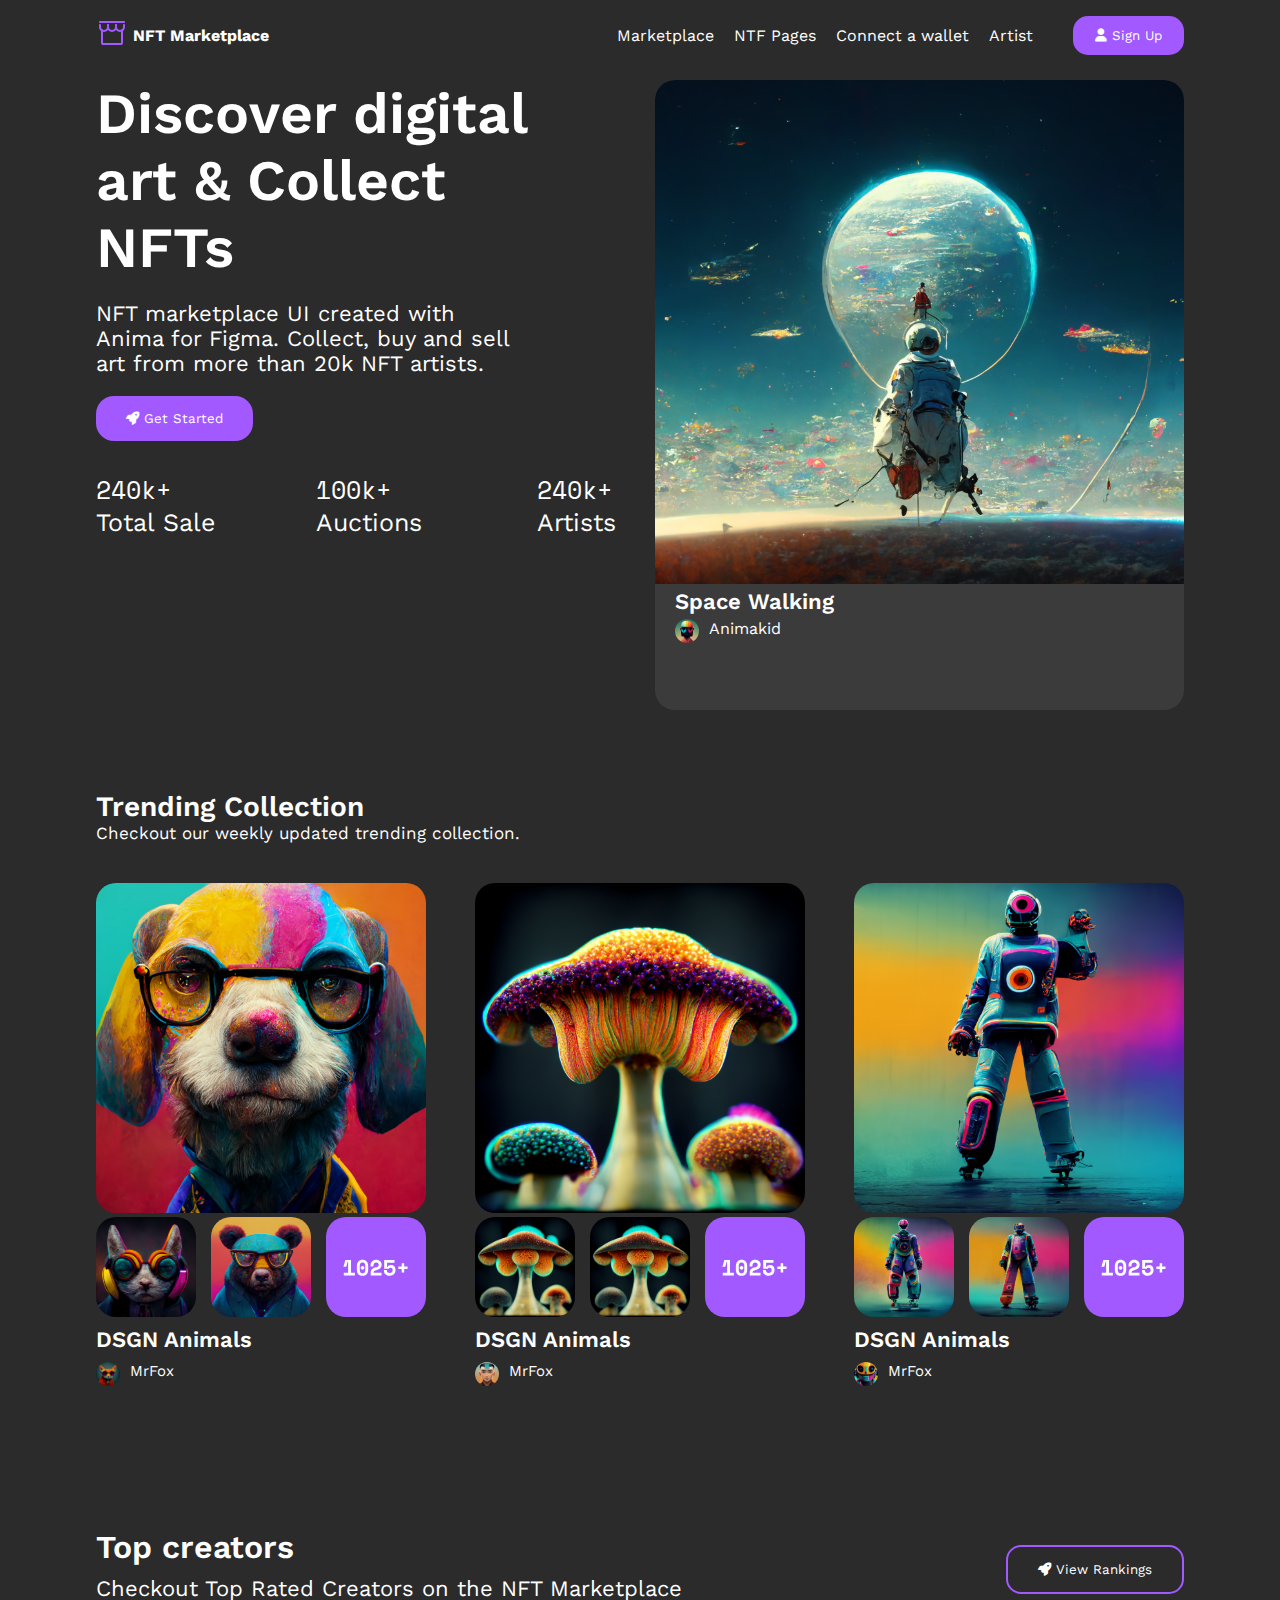
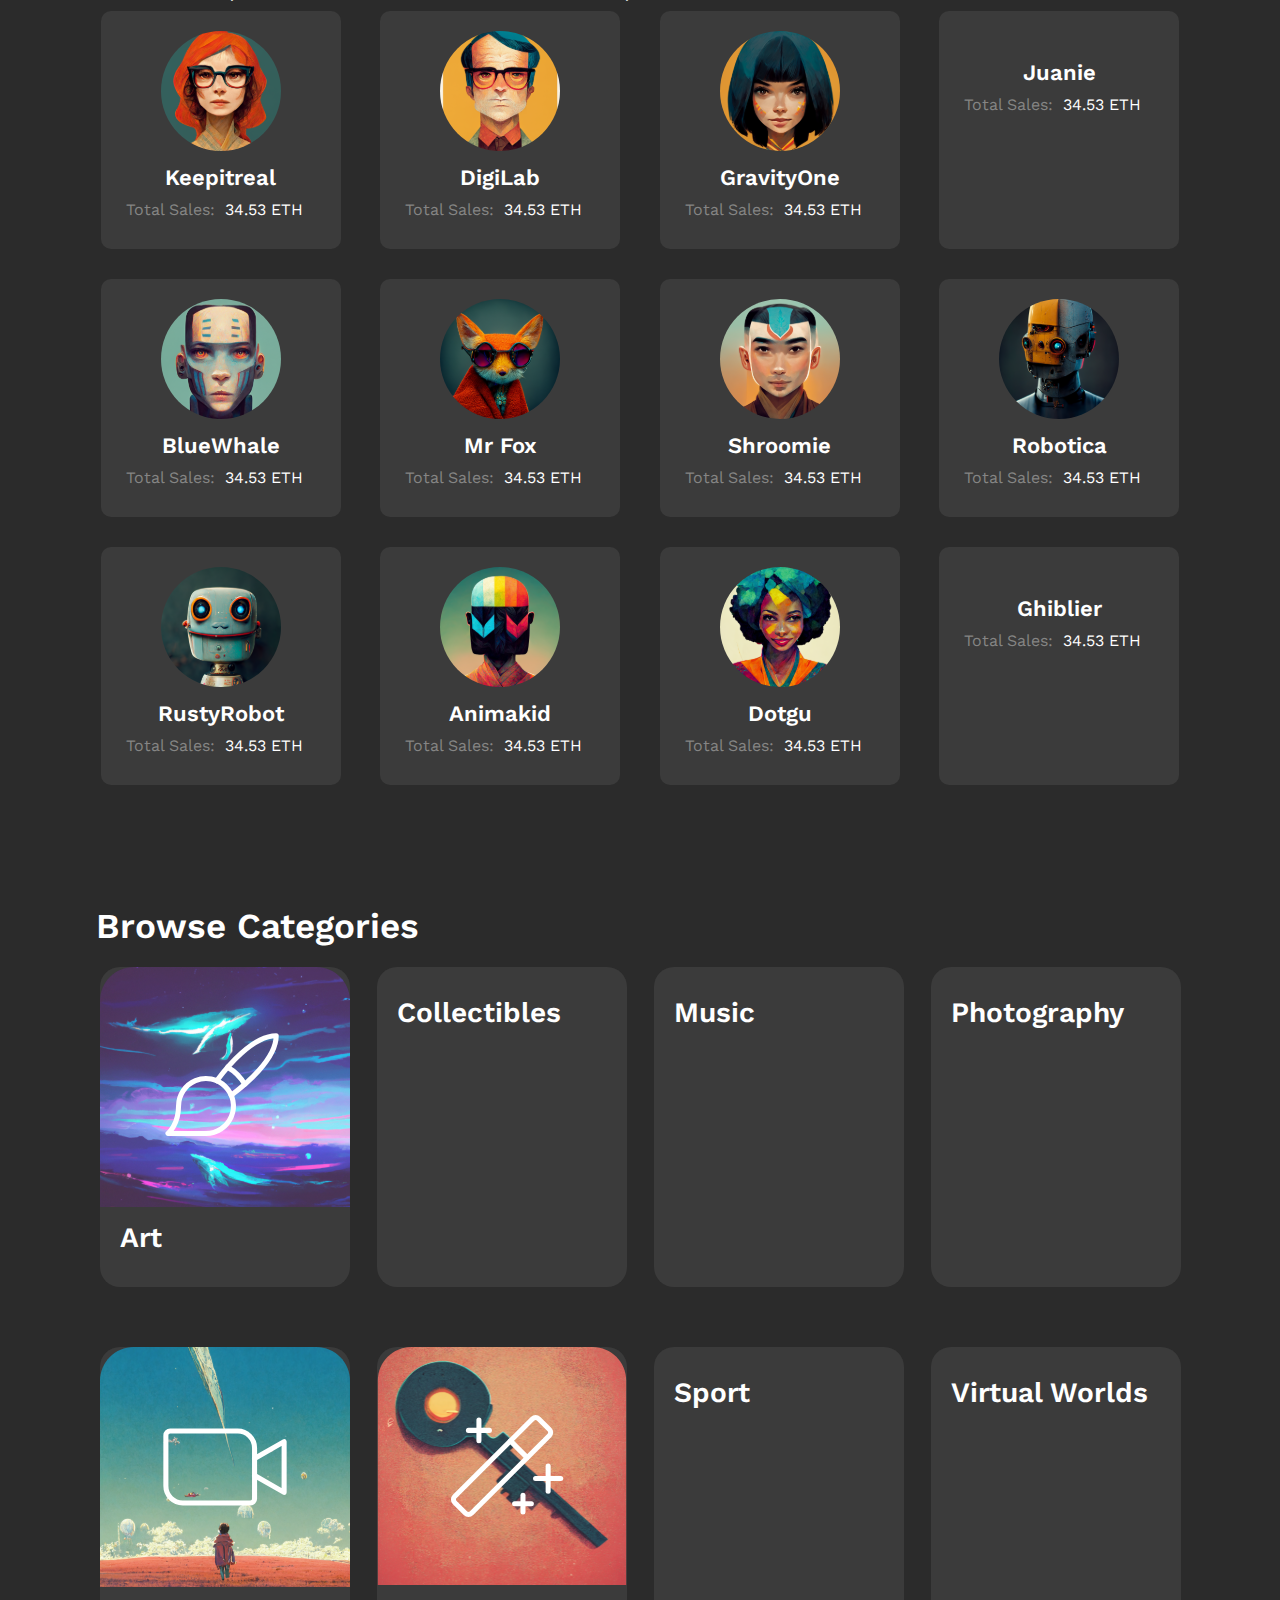
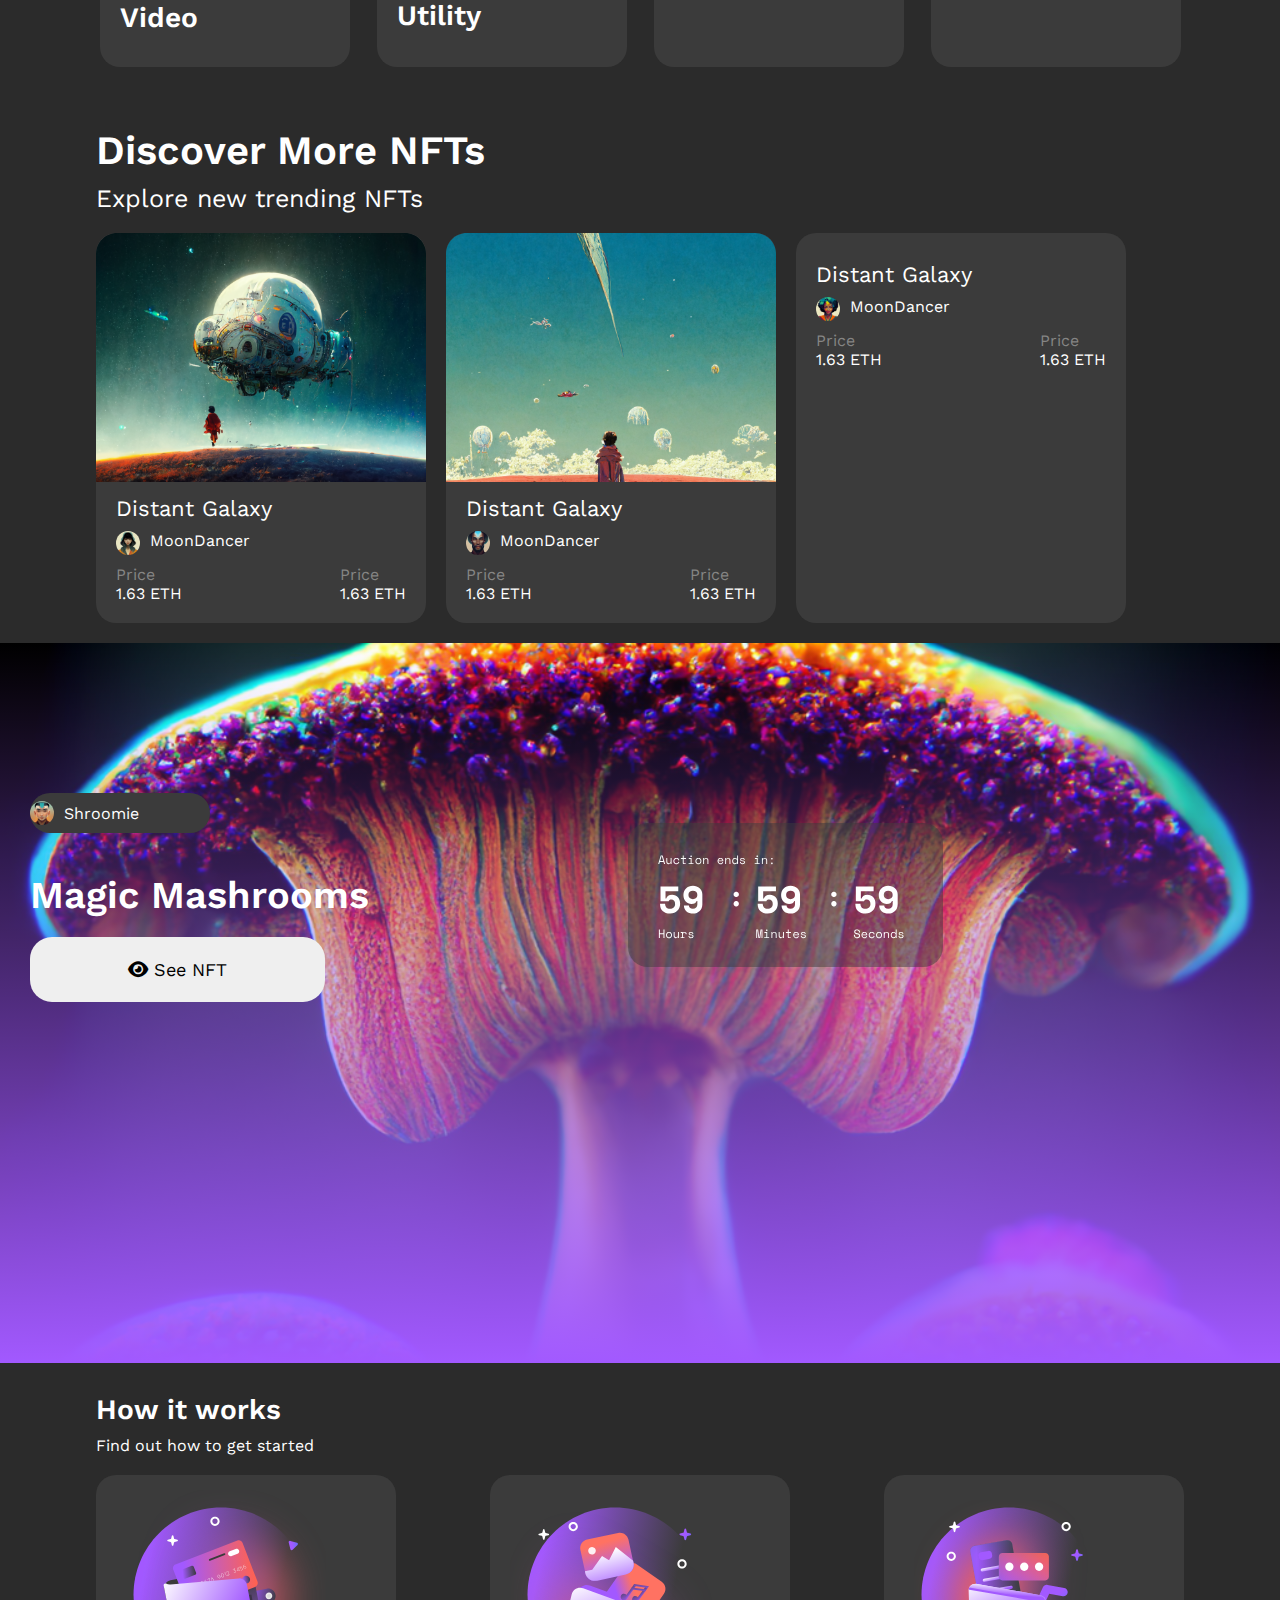
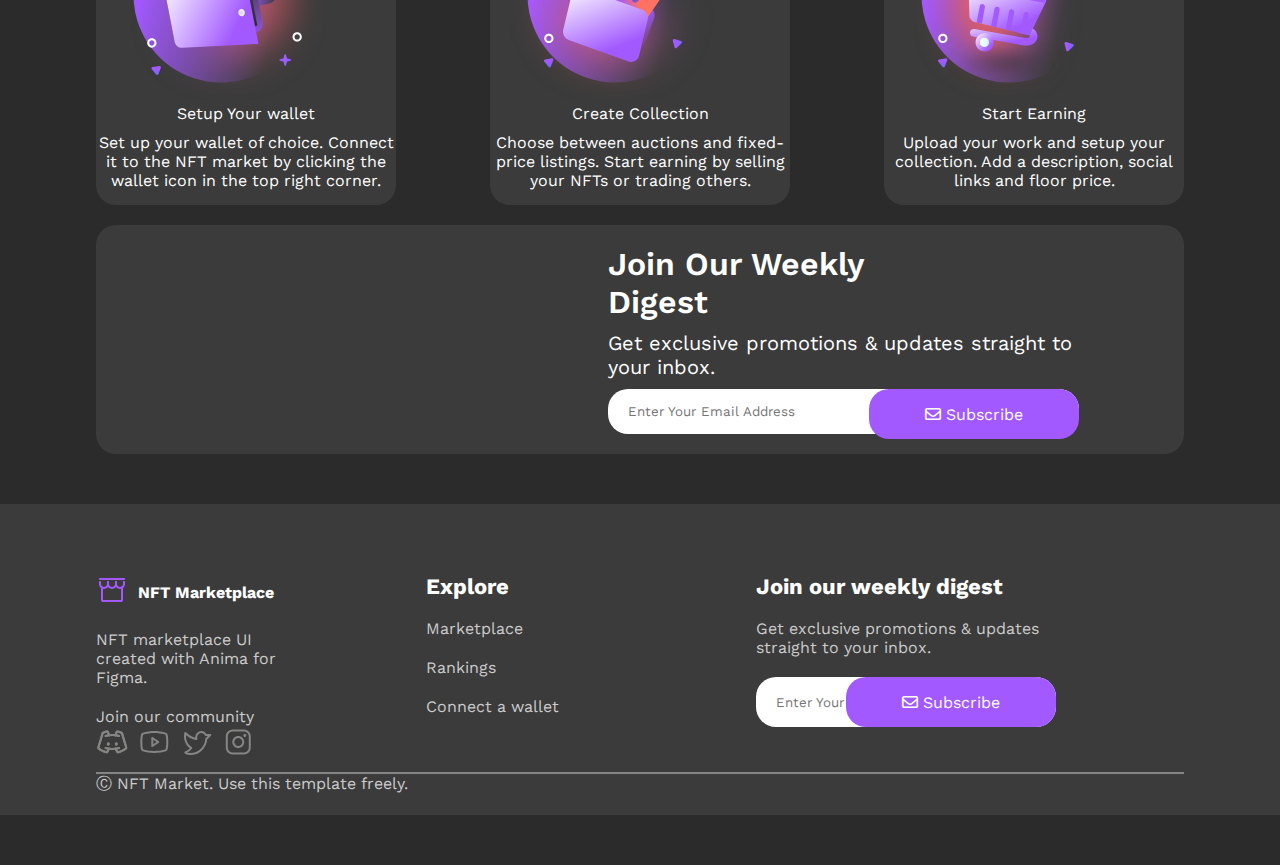
==== commit cd7c1152: "pages" ====
--- a/index.html
+++ b/index.html
@@ -21,10 +21,10 @@
             <div class="header__right">
                 <ul class="header-list">
                     <li class="header__item">
-                        <a class="header__link" href="#">Marketplace</a>
+                        <a class="header__link" href="./pages/marketplace.html">Marketplace</a>
                     </li>
                     <li class="header__item">
-                        <a class="header__link" href="#">Rankings</a>
+                        <a class="header__link" href="./pages/ntf-pages.html">NTF Pages</a>
                     </li>
                     <li class="header__item">
                         <a class="header__link" href="#">Connect a wallet</a>
--- a/css/staly.min.css
+++ b/css/staly.min.css
@@ -1 +1 @@
-@import"https://fonts.googleapis.com/css2?family=Work+Sans:ital,wght@0,100..900;1,100..900&display=swap";@import"https://fonts.googleapis.com/css2?family=Space+Mono:ital,wght@0,400;0,700;1,400;1,700&display=swap";header{width:100%;height:70px;background-color:inherit;display:flex;position:fixed;top:0}header .header__nav{display:flex;align-items:center;justify-content:center;justify-content:space-between}header .header__nav .header__logo{display:flex;align-items:center;gap:5px}header .header__nav .header__logo h4{color:#fff}header .header__right{display:flex;align-items:center;justify-content:center;gap:20px}header .header__right .header-list{display:flex;align-items:center;justify-content:center;gap:20px}header .header__right .header__link:hover{color:#7fff00}header .sign-up1{display:none}header .header__btns .sign-up{padding:12px 22px;border-radius:15px;background-color:#a259ff;color:#fff;border:none;cursor:pointer}header .header__btns .header__btn-hamburger{display:none}.header__shrink{box-shadow:0px 0px 10px 0px #000}@media(max-width: 992px){header .header__right{display:flex;align-items:center;justify-content:center;gap:20px}header .header__btns .sign-up{display:none}header .header__btns .header__btn-hamburger{display:block;font-size:24px;background-color:inherit;color:#fff;border:none}}@media(max-width: 992px){.header-list{position:fixed;top:0;width:50%;left:-100%;height:100vh;display:flex;background-color:rgba(194,228,176,.844);-webkit-backdrop-filter:blur(4px);backdrop-filter:blur(4px);flex-direction:column;justify-content:center;transition:1s}.header__list-show{left:0}.header__list-show .sign-up{display:block;position:absolute;top:0;left:0}.header__list-show .sign-up1{display:block;padding:12px 22px;border-radius:15px;background-color:#a259ff;color:#fff;border:none;cursor:pointer}.header__list-show__btn_hamburger{display:block}}.hero .hero-pages22{display:none}.hero .hero-pages2{display:none}.hero .hero-pages1{width:100%;margin:90px auto}.hero .hero-pages1 .hero-title{color:#fff;font-size:28px;font-weight:600;width:70%}.hero .hero-pages1 .hero-title2{color:#fff;font-size:18px;font-weight:400;margin:20px 0px}.hero .hero-pages1 .hero-pages1-img{width:95%;height:70%;border-radius:20px;background-color:#3b3b3b;margin:0px auto}.hero .hero-pages1 .hero-pages1-img .img{width:100%}.hero .hero-pages1 .hero-pages1-img .hero-p1{color:#fff;font-size:22px;font-weight:600;margin:10px 20px}.hero .hero-pages1 .hero-pages1-img .hero-span{display:flex;align-items:center;gap:10px;margin:10px 20px}.hero .hero-pages1 .hero-pages1-img .hero-span .hero-p2{color:#fff}.hero .hero-pages1 .hero-button{width:100%;padding:20px 0px;border-radius:20px;font-size:18px;border:none;cursor:pointer;color:#fff;background-color:#a259ff;margin:20px 0px}.hero .hero-pages1 .hero-number-nons{width:80% auto;display:flex;justify-content:space-between}.hero .hero-pages1 .hero-number-nons span .hero-bod-nons{font-size:28px;font-weight:700;font-family:"Space Mono",monospace;color:#fff}.hero .hero-pages1 .hero-number-nons span p{color:#fff;font-size:16px}@media(min-width: 992px){.hero{display:flex;gap:30px}.hero .hero-pages22{width:50%;margin:80px 0px;display:block}.hero .hero-pages22 .hero-title22{font-size:57px;font-weight:600;width:90%;color:#fff}.hero .hero-pages22 .hero-title2{font-size:22px;font-weight:400;color:#fff;width:80%;margin:20px 0px}.hero .hero-pages22 #hero-button{padding:15px 30px;border-radius:18px;border:none;cursor:pointer;background-color:#a259ff;color:#fff}.hero .hero-pages22 .hero-number{width:100%;display:flex;justify-content:space-between;align-items:center;margin:30px 0px}.hero .hero-pages22 .hero-number span{width:100%}.hero .hero-pages22 .hero-number .spn{width:40%}.hero .hero-pages22 .hero-number p{color:#fff;font-size:25px}.hero .hero-pages22 .hero-number .hero-bod{color:#fff;font-family:"Space Mono",monospace}.hero .hero-pages2{display:block;width:50%;height:70vh;margin:80px 0px;background-color:#3b3b3b;border-radius:20px;overflow:hidden}.hero .hero-pages2 .hero-pages-img{width:100%;height:80%}.hero .hero-pages2 .hero-pages-img img{width:100%;height:100%;-o-object-fit:cover;object-fit:cover}.hero .hero-pages2 .hero-pages2-text{margin:5px 20px 0px}.hero .hero-pages2 .hero-pages2-text .hero-pages2-txt{font-size:22px;font-weight:600;color:#fff}.hero .hero-pages2 .hero-pages2-span{display:flex;gap:10px;margin:5px 20px}.hero .hero-pages2 .hero-pages2-span .mayda-text{color:#fff}.hero .button-non .hero-button-non{display:none}.hero .hero-number-non span{display:block}.hero-pages1{display:none}}@font-face{font-family:"Space Mono",monospace;src:url("https://fonts.googleapis.com/css2?family=Space+Mono:ital,wght@0,400;0,700;1,400;1,700&display=swap")}*{margin:0px;padding:0px;box-sizing:border-box;list-style:none;text-decoration:none;font-family:"Space Mono",monospace;font-family:"Work Sans",sans-serif}.container{width:85%;margin:0 auto;max-width:1440px}body{background-color:#2b2b2b}a{color:#fff}.trending .trending-logo-title{color:#fff;font-size:28px;font-weight:600}.trending .trending-logo-dect{color:#fff;font-weight:400;font-size:17px}.trending .box-logs{font-size:22px;font-weight:600;color:#fff;margin:10px 0px 0px 0px}.trending .trending-box{width:100%;margin:40px 0px;height:100%;display:flex;flex-wrap:wrap;justify-content:space-between}.trending .trending-box .trending-box-itm{width:330px;height:525px}.trending .trending-box .trending-box-itm .box-itms{display:flex;gap:15px}.trending .trending-box .trending-box-itm .box-bottom{display:flex;margin:10px 0px;gap:10px}.trending .trending-box .trending-box-itm .box-bottom h6{color:#fff;font-size:15px;font-weight:400}.trending .secont{display:none}.trending .first{display:none}@media(min-width: 853px){.trending .first{display:block}}@media(min-width: 1200px){.trending .secont{display:block}}.creators{height:100%}.creators .creators-bosh{margin:120px 0px}.creators .creators-logo{width:100%;display:flex;justify-content:space-between;align-items:center;margin:0px 0px}.creators .creators-logo .creators-text .creators-title{color:#fff;font-size:32px;font-weight:600}.creators .creators-logo .creators-text .creators-desc{color:#fff;font-size:22px;font-weight:400;margin:10px 0px}.creators .creators-logo .creators-button button{display:none}.creators .creators-box{display:flex;flex-wrap:wrap;gap:5px;margin:0px auto}.creators .creators-box .creators-box-itms.non{display:none}.creators .creators-box button{padding:15px 30px;border-radius:15px;border:2px solid #a259ff;background-color:inherit;color:#fff}.creators .creators-box .creators-button-non{display:block}.creators .creators-box .creators-box-itms{width:330px;height:100px;display:flex;border-radius:10px;background-color:#3b3b3b;text-align:center;margin:10px auto;padding:10px 0px}.creators .creators-box .creators-box-itms .creators-pages-text{color:#fff;font-size:22px;font-weight:600;margin:10px 0px 0px}.creators .creators-box .creators-box-itms .creators-span{display:flex;margin:10px 25px;text-align:center;gap:10px}.creators .creators-box .creators-box-itms .creators-span .creators-tia{color:#858584;font-size:16px;font-weight:400}.creators .creators-box .creators-box-itms .creators-span .creators-cloc{color:#fff;font-size:16px;font-weight:400}@media(min-width: 1200px){.creators{height:100%}.creators .creators-bosh{margin:120px 0px}.creators .creators-logo{width:100%;display:flex;justify-content:space-between;align-items:center;margin:0px 0px}.creators .creators-logo .creators-text .creators-title{color:#fff;font-size:32px;font-weight:600}.creators .creators-logo .creators-text .creators-desc{color:#fff;font-size:22px;font-weight:400;margin:10px 0px}.creators .creators-logo .creators-button button{padding:15px 30px;border-radius:15px;border:2px solid #a259ff;background-color:inherit;color:#fff;display:block}.creators .creators-box{display:flex;gap:30px;margin:0px auto}.creators .creators-box .creators-box-itms.non{display:block}.creators .creators-box .creators-button-non{display:none;margin:0px auto}.creators .creators-box .creators-button-non button{padding:15px 30px;border-radius:15px;border:2px solid #a259ff;background-color:inherit;color:#fff}.creators .creators-box .creators-box-itms{width:240px;height:238px;border-radius:10px;display:block;background-color:#3b3b3b;text-align:center;padding:20px 0px;margin:0px auto}.creators .creators-box .creators-box-itms .dis-non{display:block}.creators .creators-box .creators-box-itms .creators-pages-text{color:#fff;font-size:22px;font-weight:600}.creators .creators-box .creators-box-itms .creators-span{display:flex;margin:10px 25px;text-align:center;gap:10px}.creators .creators-box .creators-box-itms .creators-span .creators-tia{color:#858584;font-size:16px;font-weight:400}.creators .creators-box .creators-box-itms .creators-span .creators-cloc{color:#fff;font-size:16px;font-weight:400}}.browse .browse-logo{font-size:33px;font-weight:600;color:#fff}.browse .browse-box{display:flex;flex-wrap:wrap;width:100%;gap:10px}.browse .browse-box .browse-itms{width:153px;height:210px;background-color:#3b3b3b;border-radius:20px;margin:20px auto}.browse .browse-box .browse-itms img{width:100%}.browse .browse-box .browse-itms .browse-p{color:#fff;font-size:20px;font-weight:600;margin:10px 20px}@media(min-width: 940px){.browse .browse-logo{font-size:35px;font-weight:600;color:#fff}.browse .browse-box{gap:10px}.browse .browse-box .browse-itms{width:190px;height:250px}.browse .browse-box .browse-itms .browse-p{font-size:22px;font-weight:600}}@media(min-width: 1170px){.browse .browse-logo{font-size:35px;font-weight:600;color:#fff}.browse .browse-box{gap:20px}.browse .browse-box .browse-itms{width:250px;height:320px}.browse .browse-box .browse-itms .browse-p{font-size:28px;font-weight:600}}.discover-title{font-size:28px;font-weight:600;color:#fff;margin:40px 0px 10px}.discover-dict{font-size:16px;font-weight:400;color:#fff}.discover-box{margin:20px 0px;display:flex;flex-wrap:wrap;gap:20px}.discover-box .discover-box-itms{width:318px;height:390px;background-color:#3b3b3b;border-radius:20px}.discover-box .discover-box-itms .discover-img{width:100%}.discover-txt{font-size:22px;color:#fff;margin:10px 20px}.discover-title-span{display:flex;gap:10px;margin:0px 20px}.discover-title-span p{color:#fff}.discover-text{display:flex;padding:10px 20px;justify-content:space-between}.discover-text .color1{color:#858584}.discover-text .color2{color:#fff}@media(min-width: 895px){.discover-title{font-size:40px}.discover-dict{font-size:25px}.discover-box{gap:30px}.discover-box .discover-box-itms{width:370px;height:410px}.discover-box .forst{display:none}}@media(min-width: 1150px){.discover-title{font-size:40px}.discover-dict{font-size:25px}.discover-box{gap:20px}.discover-box .discover-box-itms{width:330px;height:390px}.discover-box .forst{display:block}}.mashrooms{width:100%;height:80vh;background-image:url(../img/becraunt.svg);background-repeat:no-repeat;background-size:cover;display:flex;background-position:center}.mashrooms-becraunt{width:100%;height:100%;display:flex;background:linear-gradient(0deg, #A259FF, rgba(161, 89, 255, 0))}.mashrooms .mashrooms-blog{width:310px;height:370px;display:flex;flex-direction:column;gap:20px;margin:50px 30px}.mashrooms .mashrooms-blog .mashrooms-texts-dumaloq{width:180px;height:40px;border-radius:25px;background-color:#3b3b3b;display:flex;align-items:center;gap:10px}.mashrooms .mashrooms-blog .mashrooms-texts-dumaloq p{color:#fff}.mashrooms .mashrooms-blog .mashrooms-title{color:#fff;font-size:38px;font-weight:600}.mashrooms .mashrooms-button{width:295px;height:65px;border-radius:22px;border:none;cursor:pointer;font-size:18px}@media(min-width: 772px){.mashrooms{width:100%;height:80vh;background-image:url(../img/becraunt.svg);background-repeat:no-repeat;background-size:cover;display:flex;background-position:center}.mashrooms-becraunt{width:100%;height:100%;display:flex;background:linear-gradient(0deg, #A259FF, rgba(161, 89, 255, 0))}.mashrooms .mashrooms-blog{width:750px;height:250px;flex-wrap:wrap;display:flex;gap:20px;margin:110px 30px}.mashrooms .mashrooms-blog .mashrooms-texts-dumaloq{width:180px;height:40px;border-radius:25px;background-color:#3b3b3b;display:flex;align-items:center;gap:10px}.mashrooms .mashrooms-blog .mashrooms-texts-dumaloq p{color:#fff}.mashrooms .mashrooms-blog .mashrooms-title{color:#fff;font-size:38px;font-weight:600;margin:20px 0px}.mashrooms .mashrooms-img{margin:30px 0px}}@media(min-width: 992px){.mashrooms{width:100%;height:80vh;background-image:url(../img/becraunt.svg);background-repeat:no-repeat;background-size:cover;display:flex;background-position:center}.mashrooms-becraunt{width:100%;height:100%;display:flex;background:linear-gradient(0deg, #A259FF, rgba(161, 89, 255, 0))}.mashrooms .mashrooms-blog{width:950px;height:250px;flex-wrap:wrap;display:flex;gap:20px;margin:150px 30px}.mashrooms .mashrooms-blog .mashrooms-texts-dumaloq{width:180px;height:40px;border-radius:25px;background-color:#3b3b3b;display:flex;align-items:center;gap:10px}.mashrooms .mashrooms-blog .mashrooms-texts-dumaloq p{color:#fff}.mashrooms .mashrooms-blog .mashrooms-title{color:#fff;font-size:38px;font-weight:600;margin:20px 0px}.mashrooms .mashrooms-img{margin:30px 0px}}@media(min-width: 1200px){.mashrooms{width:100%;height:80vh;background-image:url(../img/becraunt.svg);background-repeat:no-repeat;background-size:cover;display:flex;background-position:center}.mashrooms-becraunt{width:100%;height:100%;display:flex;background:linear-gradient(0deg, #A259FF, rgba(161, 89, 255, 0))}.mashrooms .mashrooms-blog{width:90%;height:250px;flex-wrap:wrap;display:flex;gap:20px;margin:150px 30px}.mashrooms .mashrooms-blog .mashrooms-texts-dumaloq{width:180px;height:40px;border-radius:25px;background-color:#3b3b3b;display:flex;align-items:center;gap:10px}.mashrooms .mashrooms-blog .mashrooms-texts-dumaloq p{color:#fff}.mashrooms .mashrooms-blog .mashrooms-title{color:#fff;font-size:38px;font-weight:600;margin:20px 0px}.mashrooms .mashrooms-img{margin:30px 120px}}.works-title{color:#fff;font-size:28px;font-weight:600;margin:30px 0px 10px}.works-disc{color:#fff;font-weight:400}.works-box{display:flex;flex-wrap:wrap;gap:30px;margin:20px 0px}.works-box-itms{display:flex;width:360px;height:187px;border-radius:20px;background-color:#3b3b3b}.works-img{width:50%}.works-img img{width:100%}.works-text{width:50%}.works-text-title{color:#fff;font-weight:400;margin:20px 0px 10px}.works-text-dick{color:#fff;font-weight:400}@media(min-width: 780px){.works-box{gap:20px;margin:20px 0px;justify-content:space-between}.works-box-itms{display:flex;flex-direction:column;justify-content:center;width:230px;height:275px;border-radius:20px;background-color:#3b3b3b}.works-img{width:70%;text-align:center;justify-content:center}.works-img img{width:100%;margin:0px 20px}.works-text-title{margin:0px 0px 10px}.works-text{width:100%;text-align:center}}@media(min-width: 1200px){.works-box-itms{display:flex;width:300px;height:330px;border-radius:20px;background-color:#3b3b3b}.works-box{display:flex;flex-wrap:wrap;justify-content:space-between;margin:20px 0px}}.digest-box{width:100%}.digest-text{margin:20px 0px}.digest-title{color:#fff;font-size:32px;font-weight:600}.digest-dect{color:#fff;font-size:16px;font-weight:400;margin:10px 0px}.digest-pages{display:flex;flex-direction:column;gap:20px}.digest-pages input{padding:15px 20px;border-radius:20px;border:none}.digest-pages button{padding:15px 20px;border-radius:20px;font-size:16px;gap:10px;border:none;cursor:pointer;background-color:#a259ff;color:#fff}@media(min-width: 864px){.digest-box{width:100%;display:flex;align-items:center;gap:20px;background-color:#3b3b3b;padding:0px 20px;border-radius:20px}.digest-title{font-size:40px}.digest-img{width:45%;height:90%;padding:20px 0px}.digest-img img{width:100%}.digest-text{margin:20px 0px;width:45%;height:90%}.digest-title{color:#fff;font-size:32px;font-weight:600}.digest-dect{color:#fff;font-size:16px;font-weight:400;margin:10px 0px}.digest-pages{display:flex;flex-direction:column;gap:20px}.digest-pages input{padding:15px 20px;border-radius:20px;border:none}.digest-pages button{padding:15px 20px;border-radius:20px;font-size:16px;gap:10px;border:none;cursor:pointer;background-color:#a259ff;color:#fff}}@media(min-width: 1200px){.digest-box{width:100%;display:flex;align-items:center;gap:20px;background-color:#3b3b3b;padding:0px 20px;border-radius:20px}.digest-title{width:65%;font-size:62px;font-weight:600}.digest-img{width:45%;height:90%;padding:20px 0px}.digest-img img{width:100%}.digest-text{margin:20px 0px;width:45%;height:90%}.digest-title{color:#fff;font-size:32px;font-weight:600}.digest-dect{color:#fff;font-size:20px;font-weight:400;margin:10px 0px}.digest-pages{display:flex;flex-direction:column;position:relative}.digest-pages input{padding:15px 20px;border-radius:20px;border:none}.digest-pages button{width:210px;height:50px;border-radius:20px;font-size:16px;gap:10px;border:none;cursor:pointer;background-color:#a259ff;color:#fff;position:absolute;right:0}}footer{background-color:#3b3b3b;margin:50px 0px 0px;height:100%;padding:20px 0px}footer .footer-botton{width:85%;margin:0px auto}footer .footer-blog{display:flex;flex-direction:column;gap:30px;padding:10px 0px;border-bottom:2px solid #858584}footer p{color:#ccc}footer .footer-link{width:300px;margin:40px 0px 0px;gap:20px}footer .footer-dics{width:200px;margin:20px 0px}footer .footer-logo{display:flex;align-items:center;gap:10px}footer .footer-explore{display:flex;flex-direction:column;width:300px;gap:20px}footer .footer-explore .footer-title{color:#fff;font-size:22px;font-weight:700}footer .footer-digest{display:flex;flex-direction:column;width:300px;gap:20px}footer .footer-digest .footer-digest-title{color:#fff;font-size:22px;font-weight:700}@media(min-width: 992px){footer{background-color:#3b3b3b;margin:50px 0px}footer .footer-blog{display:flex;flex-direction:row;gap:30px;border-bottom:2px solid #858584}footer p{color:#ccc}footer .footer-link{width:300px;margin:40px 0px 0px;gap:20px}footer .footer-dics{width:200px;margin:20px 0px}footer .footer-logo{display:flex;align-items:center;gap:10px}footer .footer-explore{margin:40px 0px 0px;display:flex;flex-direction:column;width:300px;gap:20px}footer .footer-explore .footer-title{color:#fff;font-size:22px;font-weight:700}footer .footer-digest{margin:40px 0px 0px;display:flex;flex-direction:column;width:300px;gap:20px}footer .footer-digest input{height:50px}footer .footer-digest button{height:50px}footer .footer-digest .footer-digest-title{color:#fff;font-size:22px;font-weight:700}}.acaunt{padding-top:100px;width:100%;display:flex;flex-direction:column;align-items:center;justify-content:center;gap:30px;height:auto}.acaunt .acaunt-img{width:100%;height:100%;display:flex;justify-content:center;align-items:center;max-height:615px;min-width:315px}.acaunt .acaunt-img .acaunt-img-1{width:100%;-o-object-fit:fill;object-fit:fill;height:100%;max-height:615px;-o-object-position:center;object-position:center}.acaunt .acaunt-text{width:100%;padding:20px 30px;display:flex;flex-direction:column;justify-content:center;align-items:left;align-items:center}.acaunt .acaunt-user-text{display:flex;width:100%;flex-direction:column;gap:20px;align-items:center;justify-content:center}.acaunt .acaunt-title{color:#fff;font-size:38px;font-weight:600;width:100%}.acaunt .acaunt-dics{width:100%;color:#fff;font-weight:600;margin:20px 0px}.acaunt .form{width:100%;display:flex;gap:8px;align-items:center;background:#fff;border-radius:20px;padding:20px}.acaunt .form input{background:rgba(0,0,0,0);border:none}@media(min-width: 757px){.acaunt{display:flex;flex-direction:row;justify-content:center;max-height:691px}.acaunt .acaunt-text{padding:0px;width:50%;max-width:610px;max-height:691px;display:flex;flex-direction:column;align-items:start}.acaunt .acaunt-img{width:50%;max-width:610px;max-height:691px}.acaunt .form{max-width:330px}.acaunt .acaunt-dics{max-width:330px;display:flex;justify-content:center}.acaunt .acaunt-user-text{display:flex;flex-direction:column;align-items:start}}@media(max-width: 350px){.acaunt .acaunt-img{max-height:232px}.acaunt .acaunt-img .acaunt-img-1{width:345px;height:232px;-o-object-fit:cover;object-fit:cover}}.artist{margin:90px 0px 30px}.artist-back{margin:10px 0px 70px;display:flex;flex-direction:column;justify-content:end;align-items:center;max-width:1440px;max-height:390px;min-width:340px;min-height:250px;background-repeat:no-repeat;background-size:cover;background-position-x:center;background-position-y:center;background-image:url(../../img/artist\ becro.svg);border-bottom:2px solid blue;position:relative;z-index:-1}.artist-back .artist-img{position:absolute;bottom:-20%;z-index:-1}.artist .animakid{display:flex;flex-direction:column;gap:20px;min-height:360px}.artist .animakid .animakid-control{display:flex;flex-direction:column;gap:20px}.artist .animakid-title{color:#fff;font-size:35px;font-weight:600}.artist .animakid-button{display:flex;flex-direction:column;gap:20px}.artist .animakid-button .animakid-button1{width:100%;height:56px;border:none;cursor:pointer;border-radius:20px;background-color:#a259ff;color:#fff;display:flex;justify-content:center;gap:10px;align-items:center}.artist .animakid-button .animakid-button2{width:100%;height:56px;border:2px solid #a259ff;cursor:pointer;border-radius:20px;background-color:inherit;color:#fff;display:flex;justify-content:center;gap:10px;align-items:center}.artist .animakid-button .animakid-button2 i{color:#a259ff}.artist .animakid-number{display:flex;justify-content:space-between}.artist .animakid-number-1 .number1{font-size:28px;font-weight:700;font-family:"Space Mono",monospace;color:#fff}.artist .animakid-number-1 .number2{color:#fff}.artist .animakid-bio{display:flex;flex-direction:column;gap:10px}.artist .animakid-bio .bio-dick{color:#fff}.artist .animakid-bio img{font-size:16px}.artist .animakid .bio-title{color:#858584}.artist .box-num{width:100%;display:flex;justify-content:space-between;margin:20px 0px}.artist .box-num .box-num-itms{margin:0px auto;max-width:1440px;max-height:50px;min-width:350px;min-height:50px;border:2px solid;padding:10px 10px}.artist .non{display:none}@media(min-width: 768px){.artist{margin:40px 0px}.artist-back{position:relative;z-index:-1}.artist-back .artist-img{position:absolute;bottom:-20%;z-index:-1;left:72px}.artist .animakid{display:flex;flex-direction:column;gap:20px;min-height:360px}.artist .animakid .animakid-control{display:flex;flex-direction:column;gap:20px}.artist .animakid-title{color:#fff;font-size:35px;font-weight:600}.artist .animakid-button{width:70%;display:flex;flex-direction:row;gap:20px}.artist .animakid-button .animakid-button1{width:40%;height:56px;border:none;cursor:pointer;border-radius:20px;background-color:#a259ff;color:#fff;display:flex;justify-content:center;gap:10px;align-items:center}.artist .animakid-button .animakid-button2{width:30%;height:56px;border:2px solid #a259ff;cursor:pointer;border-radius:20px;background-color:inherit;color:#fff;display:flex;justify-content:center;gap:10px;align-items:center}.artist .animakid-button .animakid-button2 i{color:#a259ff}.artist .animakid-number{width:58%;display:flex;justify-content:space-between}.artist .animakid-number-1 .number1{font-size:28px;font-weight:700;font-family:"Space Mono",monospace;color:#fff}.artist .animakid-number-1 .number2{color:#fff}.artist .animakid-bio{display:flex;flex-direction:column;gap:10px}.artist .animakid-bio .bio-dick{color:#fff}.artist .animakid-bio img{font-size:16px}.artist .animakid .bio-title{color:#858584}.artist .box-num{width:100%;display:flex;justify-content:space-between;margin:20px 0px}.artist .box-num .box-num-itms{margin:0px auto;max-width:1440px;max-height:100px;min-width:350px;min-height:50px;border:2px solid;padding:10px 10px}.artist .non{display:none}}@media(min-width: 992px){.artist{margin:40px 0px}.artist-back{position:relative;z-index:-1}.artist-back .artist-img{position:absolute;z-index:-1;bottom:-20%;left:72px}.artist .animakid{display:flex;flex-direction:row;gap:20px;min-height:20px}.artist .animakid-title{color:#fff;font-size:35px;font-weight:600}.artist .animakid-button{width:50%;height:60px;display:flex;flex-direction:row;gap:20px}.artist .animakid-button .animakid-button1{width:40%;height:56px;border:none;cursor:pointer;border-radius:20px;background-color:#a259ff;color:#fff;display:flex;justify-content:center;gap:10px;align-items:center}.artist .animakid-button .animakid-button2{width:30%;height:56px;border:2px solid #a259ff;cursor:pointer;border-radius:20px;background-color:inherit;color:#fff;display:flex;justify-content:center;gap:10px;align-items:center}.artist .animakid-button .animakid-button2 i{color:#a259ff}.artist .animakid-number{width:80%;height:57px;display:flex;justify-content:space-between}.artist .animakid-number-1 .number1{font-size:28px;font-weight:700;font-family:"Space Mono",monospace;color:#fff}.artist .animakid-number-1 .number2{color:#fff}.artist .animakid-bio{display:flex;flex-direction:column;gap:10px}.artist .animakid-bio .bio-dick{color:#fff}.artist .animakid-bio img{font-size:16px}.artist .animakid .bio-title{color:#858584}.artist .animakid .animakid-control{width:50%}.artist .box-num{width:100%;display:flex;justify-content:space-between;margin:20px 0px}.artist .box-num .box-num-itms{margin:0px auto;max-width:1440px;max-height:100px;min-width:350px;min-height:50px;padding:10px 10px}.artist .hover{display:none}}.carts{background-color:#3b3b3b}.carts .carts-link{width:100%;height:70px;background-color:#2b2b2b;border-top:2px solid #3b3b3b;padding:10px 20px}.carts .carts-link .carts-link-title{height:40px;display:flex;justify-content:space-between;padding:8px 20px}.carts .carts-link p{color:#858584;font-size:22px}.discover-box1{margin:20px 0px;display:grid;grid-template-columns:repeat(auto-fill, minmax(300px, 1fr));gap:10px}.discover-box1 .discover-box-itms{background-color:#2b2b2b;border-radius:20px}.discover-box1 .discover-box-itms .discover-img{width:100%}.discover-txt{font-size:22px;color:#fff;margin:10px 20px}.discover-title-span{display:flex;gap:10px;margin:0px 20px}.discover-title-span p{color:#fff}.discover-text{display:flex;padding:10px 20px;justify-content:space-between}.discover-text .color1{color:#858584}.discover-text .color2{color:#fff}+@import"https://fonts.googleapis.com/css2?family=Work+Sans:ital,wght@0,100..900;1,100..900&display=swap";@import"https://fonts.googleapis.com/css2?family=Space+Mono:ital,wght@0,400;0,700;1,400;1,700&display=swap";header{width:100%;height:70px;background-color:inherit;display:flex;position:fixed;top:0}header .header__nav{display:flex;align-items:center;justify-content:center;justify-content:space-between}header .header__nav .header__logo{display:flex;align-items:center;gap:5px}header .header__nav .header__logo h4{color:#fff}header .header__right{display:flex;align-items:center;justify-content:center;gap:20px}header .header__right .header-list{display:flex;align-items:center;justify-content:center;gap:20px}header .header__right .header__link:hover{color:#7fff00}header .sign-up1{display:none}header .header__btns .sign-up{padding:12px 22px;border-radius:15px;background-color:#a259ff;color:#fff;border:none;cursor:pointer}header .header__btns .header__btn-hamburger{display:none}.header__shrink{box-shadow:0px 0px 10px 0px #000}@media(max-width: 992px){header .header__right{display:flex;align-items:center;justify-content:center;gap:20px}header .header__btns .sign-up{display:none}header .header__btns .header__btn-hamburger{display:block;font-size:24px;background-color:inherit;color:#fff;border:none}}@media(max-width: 992px){.header-list{position:fixed;top:0;width:50%;left:-100%;height:100vh;display:flex;background-color:rgba(245,245,245,.219);-webkit-backdrop-filter:blur(8px);backdrop-filter:blur(8px);flex-direction:column;justify-content:center;transition:1s}.header__list-show{left:0}.header__list-show .sign-up{display:block;position:absolute;top:0;left:0}.header__list-show .sign-up1{display:block;padding:12px 22px;border-radius:15px;background-color:#a259ff;color:#fff;border:none;cursor:pointer}.header__list-show__btn_hamburger{display:block}}.hero .hero-pages22{display:none}.hero .hero-pages2{display:none}.hero .hero-pages1{width:100%;margin:90px auto}.hero .hero-pages1 .hero-title{color:#fff;font-size:28px;font-weight:600;width:70%}.hero .hero-pages1 .hero-title2{color:#fff;font-size:18px;font-weight:400;margin:20px 0px}.hero .hero-pages1 .hero-pages1-img{width:95%;height:70%;border-radius:20px;background-color:#3b3b3b;margin:0px auto}.hero .hero-pages1 .hero-pages1-img .img{width:100%}.hero .hero-pages1 .hero-pages1-img .hero-p1{color:#fff;font-size:22px;font-weight:600;margin:10px 20px}.hero .hero-pages1 .hero-pages1-img .hero-span{display:flex;align-items:center;gap:10px;margin:10px 20px}.hero .hero-pages1 .hero-pages1-img .hero-span .hero-p2{color:#fff}.hero .hero-pages1 .hero-button{width:100%;padding:20px 0px;border-radius:20px;font-size:18px;border:none;cursor:pointer;color:#fff;background-color:#a259ff;margin:20px 0px}.hero .hero-pages1 .hero-number-nons{width:80% auto;display:flex;justify-content:space-between}.hero .hero-pages1 .hero-number-nons span .hero-bod-nons{font-size:28px;font-weight:700;font-family:"Space Mono",monospace;color:#fff}.hero .hero-pages1 .hero-number-nons span p{color:#fff;font-size:16px}@media(min-width: 992px){.hero{display:flex;gap:30px}.hero .hero-pages22{width:50%;margin:80px 0px;display:block}.hero .hero-pages22 .hero-title22{font-size:57px;font-weight:600;width:90%;color:#fff}.hero .hero-pages22 .hero-title2{font-size:22px;font-weight:400;color:#fff;width:80%;margin:20px 0px}.hero .hero-pages22 #hero-button{padding:15px 30px;border-radius:18px;border:none;cursor:pointer;background-color:#a259ff;color:#fff}.hero .hero-pages22 .hero-number{width:100%;display:flex;justify-content:space-between;align-items:center;margin:30px 0px}.hero .hero-pages22 .hero-number span{width:100%}.hero .hero-pages22 .hero-number .spn{width:40%}.hero .hero-pages22 .hero-number p{color:#fff;font-size:25px}.hero .hero-pages22 .hero-number .hero-bod{color:#fff;font-family:"Space Mono",monospace}.hero .hero-pages2{display:block;width:50%;height:70vh;margin:80px 0px;background-color:#3b3b3b;border-radius:20px;overflow:hidden}.hero .hero-pages2 .hero-pages-img{width:100%;height:80%}.hero .hero-pages2 .hero-pages-img img{width:100%;height:100%;-o-object-fit:cover;object-fit:cover}.hero .hero-pages2 .hero-pages2-text{margin:5px 20px 0px}.hero .hero-pages2 .hero-pages2-text .hero-pages2-txt{font-size:22px;font-weight:600;color:#fff}.hero .hero-pages2 .hero-pages2-span{display:flex;gap:10px;margin:5px 20px}.hero .hero-pages2 .hero-pages2-span .mayda-text{color:#fff}.hero .button-non .hero-button-non{display:none}.hero .hero-number-non span{display:block}.hero-pages1{display:none}}@font-face{font-family:"Space Mono",monospace;src:url("https://fonts.googleapis.com/css2?family=Space+Mono:ital,wght@0,400;0,700;1,400;1,700&display=swap")}*{margin:0px;padding:0px;box-sizing:border-box;list-style:none;text-decoration:none;font-family:"Space Mono",monospace;font-family:"Work Sans",sans-serif}.container{width:85%;margin:0 auto;max-width:1440px}body{background-color:#2b2b2b}a{color:#fff}.trending .trending-logo-title{color:#fff;font-size:28px;font-weight:600}.trending .trending-logo-dect{color:#fff;font-weight:400;font-size:17px}.trending .box-logs{font-size:22px;font-weight:600;color:#fff;margin:10px 0px 0px 0px}.trending .trending-box{width:100%;margin:40px 0px;height:100%;display:flex;flex-wrap:wrap;justify-content:space-between}.trending .trending-box .trending-box-itm{width:330px;height:525px}.trending .trending-box .trending-box-itm .box-itms{display:flex;gap:15px}.trending .trending-box .trending-box-itm .box-bottom{display:flex;margin:10px 0px;gap:10px}.trending .trending-box .trending-box-itm .box-bottom h6{color:#fff;font-size:15px;font-weight:400}.trending .secont{display:none}.trending .first{display:none}@media(min-width: 853px){.trending .first{display:block}}@media(min-width: 1200px){.trending .secont{display:block}}.creators{height:100%}.creators .creators-bosh{margin:120px 0px}.creators .creators-logo{width:100%;display:flex;justify-content:space-between;align-items:center;margin:0px 0px}.creators .creators-logo .creators-text .creators-title{color:#fff;font-size:32px;font-weight:600}.creators .creators-logo .creators-text .creators-desc{color:#fff;font-size:22px;font-weight:400;margin:10px 0px}.creators .creators-logo .creators-button button{display:none}.creators .creators-box{display:flex;flex-wrap:wrap;gap:5px;margin:0px auto}.creators .creators-box .creators-box-itms.non{display:none}.creators .creators-box button{padding:15px 30px;border-radius:15px;border:2px solid #a259ff;background-color:inherit;color:#fff}.creators .creators-box .creators-button-non{display:block}.creators .creators-box .creators-box-itms{width:330px;height:100px;display:flex;border-radius:10px;background-color:#3b3b3b;text-align:center;margin:10px auto;padding:10px 0px}.creators .creators-box .creators-box-itms .creators-pages-text{color:#fff;font-size:22px;font-weight:600;margin:10px 0px 0px}.creators .creators-box .creators-box-itms .creators-span{display:flex;margin:10px 25px;text-align:center;gap:10px}.creators .creators-box .creators-box-itms .creators-span .creators-tia{color:#858584;font-size:16px;font-weight:400}.creators .creators-box .creators-box-itms .creators-span .creators-cloc{color:#fff;font-size:16px;font-weight:400}@media(min-width: 1200px){.creators{height:100%}.creators .creators-bosh{margin:120px 0px}.creators .creators-logo{width:100%;display:flex;justify-content:space-between;align-items:center;margin:0px 0px}.creators .creators-logo .creators-text .creators-title{color:#fff;font-size:32px;font-weight:600}.creators .creators-logo .creators-text .creators-desc{color:#fff;font-size:22px;font-weight:400;margin:10px 0px}.creators .creators-logo .creators-button button{padding:15px 30px;border-radius:15px;border:2px solid #a259ff;background-color:inherit;color:#fff;display:block}.creators .creators-box{display:flex;gap:30px;margin:0px auto}.creators .creators-box .creators-box-itms.non{display:block}.creators .creators-box .creators-button-non{display:none;margin:0px auto}.creators .creators-box .creators-button-non button{padding:15px 30px;border-radius:15px;border:2px solid #a259ff;background-color:inherit;color:#fff}.creators .creators-box .creators-box-itms{width:240px;height:238px;border-radius:10px;display:block;background-color:#3b3b3b;text-align:center;padding:20px 0px;margin:0px auto}.creators .creators-box .creators-box-itms .dis-non{display:block}.creators .creators-box .creators-box-itms .creators-pages-text{color:#fff;font-size:22px;font-weight:600}.creators .creators-box .creators-box-itms .creators-span{display:flex;margin:10px 25px;text-align:center;gap:10px}.creators .creators-box .creators-box-itms .creators-span .creators-tia{color:#858584;font-size:16px;font-weight:400}.creators .creators-box .creators-box-itms .creators-span .creators-cloc{color:#fff;font-size:16px;font-weight:400}}.browse .browse-logo{font-size:33px;font-weight:600;color:#fff}.browse .browse-box{display:flex;flex-wrap:wrap;width:100%;gap:10px}.browse .browse-box .browse-itms{width:153px;height:210px;background-color:#3b3b3b;border-radius:20px;margin:20px auto}.browse .browse-box .browse-itms img{width:100%}.browse .browse-box .browse-itms .browse-p{color:#fff;font-size:20px;font-weight:600;margin:10px 20px}@media(min-width: 940px){.browse .browse-logo{font-size:35px;font-weight:600;color:#fff}.browse .browse-box{gap:10px}.browse .browse-box .browse-itms{width:190px;height:250px}.browse .browse-box .browse-itms .browse-p{font-size:22px;font-weight:600}}@media(min-width: 1170px){.browse .browse-logo{font-size:35px;font-weight:600;color:#fff}.browse .browse-box{gap:20px}.browse .browse-box .browse-itms{width:250px;height:320px}.browse .browse-box .browse-itms .browse-p{font-size:28px;font-weight:600}}.discover-title{font-size:28px;font-weight:600;color:#fff;margin:40px 0px 10px}.discover-dict{font-size:16px;font-weight:400;color:#fff}.discover-box{margin:20px 0px;display:flex;flex-wrap:wrap;gap:20px}.discover-box .discover-box-itms{width:318px;height:390px;background-color:#3b3b3b;border-radius:20px}.discover-box .discover-box-itms .discover-img{width:100%}.discover-txt{font-size:22px;color:#fff;margin:10px 20px}.discover-title-span{display:flex;gap:10px;margin:0px 20px}.discover-title-span p{color:#fff}.discover-text{display:flex;padding:10px 20px;justify-content:space-between}.discover-text .color1{color:#858584}.discover-text .color2{color:#fff}@media(min-width: 895px){.discover-title{font-size:40px}.discover-dict{font-size:25px}.discover-box{gap:30px}.discover-box .discover-box-itms{width:370px;height:410px}.discover-box .forst{display:none}}@media(min-width: 1150px){.discover-title{font-size:40px}.discover-dict{font-size:25px}.discover-box{gap:20px}.discover-box .discover-box-itms{width:330px;height:390px}.discover-box .forst{display:block}}.mashrooms{width:100%;height:80vh;background-image:url(../img/becraunt.svg);background-repeat:no-repeat;background-size:cover;display:flex;background-position:center}.mashrooms-becraunt{width:100%;height:100%;display:flex;background:linear-gradient(0deg, #A259FF, rgba(161, 89, 255, 0))}.mashrooms .mashrooms-blog{width:310px;height:370px;display:flex;flex-direction:column;gap:20px;margin:50px 30px}.mashrooms .mashrooms-blog .mashrooms-texts-dumaloq{width:180px;height:40px;border-radius:25px;background-color:#3b3b3b;display:flex;align-items:center;gap:10px}.mashrooms .mashrooms-blog .mashrooms-texts-dumaloq p{color:#fff}.mashrooms .mashrooms-blog .mashrooms-title{color:#fff;font-size:38px;font-weight:600}.mashrooms .mashrooms-button{width:295px;height:65px;border-radius:22px;border:none;cursor:pointer;font-size:18px}@media(min-width: 772px){.mashrooms{width:100%;height:80vh;background-image:url(../img/becraunt.svg);background-repeat:no-repeat;background-size:cover;display:flex;background-position:center}.mashrooms-becraunt{width:100%;height:100%;display:flex;background:linear-gradient(0deg, #A259FF, rgba(161, 89, 255, 0))}.mashrooms .mashrooms-blog{width:750px;height:250px;flex-wrap:wrap;display:flex;gap:20px;margin:110px 30px}.mashrooms .mashrooms-blog .mashrooms-texts-dumaloq{width:180px;height:40px;border-radius:25px;background-color:#3b3b3b;display:flex;align-items:center;gap:10px}.mashrooms .mashrooms-blog .mashrooms-texts-dumaloq p{color:#fff}.mashrooms .mashrooms-blog .mashrooms-title{color:#fff;font-size:38px;font-weight:600;margin:20px 0px}.mashrooms .mashrooms-img{margin:30px 0px}}@media(min-width: 992px){.mashrooms{width:100%;height:80vh;background-image:url(../img/becraunt.svg);background-repeat:no-repeat;background-size:cover;display:flex;background-position:center}.mashrooms-becraunt{width:100%;height:100%;display:flex;background:linear-gradient(0deg, #A259FF, rgba(161, 89, 255, 0))}.mashrooms .mashrooms-blog{width:950px;height:250px;flex-wrap:wrap;display:flex;gap:20px;margin:150px 30px}.mashrooms .mashrooms-blog .mashrooms-texts-dumaloq{width:180px;height:40px;border-radius:25px;background-color:#3b3b3b;display:flex;align-items:center;gap:10px}.mashrooms .mashrooms-blog .mashrooms-texts-dumaloq p{color:#fff}.mashrooms .mashrooms-blog .mashrooms-title{color:#fff;font-size:38px;font-weight:600;margin:20px 0px}.mashrooms .mashrooms-img{margin:30px 0px}}@media(min-width: 1200px){.mashrooms{width:100%;height:80vh;background-image:url(../img/becraunt.svg);background-repeat:no-repeat;background-size:cover;display:flex;background-position:center}.mashrooms-becraunt{width:100%;height:100%;display:flex;background:linear-gradient(0deg, #A259FF, rgba(161, 89, 255, 0))}.mashrooms .mashrooms-blog{width:90%;height:250px;flex-wrap:wrap;display:flex;gap:20px;margin:150px 30px}.mashrooms .mashrooms-blog .mashrooms-texts-dumaloq{width:180px;height:40px;border-radius:25px;background-color:#3b3b3b;display:flex;align-items:center;gap:10px}.mashrooms .mashrooms-blog .mashrooms-texts-dumaloq p{color:#fff}.mashrooms .mashrooms-blog .mashrooms-title{color:#fff;font-size:38px;font-weight:600;margin:20px 0px}.mashrooms .mashrooms-img{margin:30px 120px}}.works-title{color:#fff;font-size:28px;font-weight:600;margin:30px 0px 10px}.works-disc{color:#fff;font-weight:400}.works-box{display:flex;flex-wrap:wrap;gap:30px;margin:20px 0px}.works-box-itms{display:flex;width:360px;height:187px;border-radius:20px;background-color:#3b3b3b}.works-img{width:50%}.works-img img{width:100%}.works-text{width:50%}.works-text-title{color:#fff;font-weight:400;margin:20px 0px 10px}.works-text-dick{color:#fff;font-weight:400}@media(min-width: 780px){.works-box{gap:20px;margin:20px 0px;justify-content:space-between}.works-box-itms{display:flex;flex-direction:column;justify-content:center;width:230px;height:275px;border-radius:20px;background-color:#3b3b3b}.works-img{width:70%;text-align:center;justify-content:center}.works-img img{width:100%;margin:0px 20px}.works-text-title{margin:0px 0px 10px}.works-text{width:100%;text-align:center}}@media(min-width: 1200px){.works-box-itms{display:flex;width:300px;height:330px;border-radius:20px;background-color:#3b3b3b}.works-box{display:flex;flex-wrap:wrap;justify-content:space-between;margin:20px 0px}}.digest-box{width:100%}.digest-text{margin:20px 0px}.digest-title{color:#fff;font-size:32px;font-weight:600}.digest-dect{color:#fff;font-size:16px;font-weight:400;margin:10px 0px}.digest-pages{display:flex;flex-direction:column;gap:20px}.digest-pages input{padding:15px 20px;border-radius:20px;border:none}.digest-pages button{padding:15px 20px;border-radius:20px;font-size:16px;gap:10px;border:none;cursor:pointer;background-color:#a259ff;color:#fff}@media(min-width: 864px){.digest-box{width:100%;display:flex;align-items:center;gap:20px;background-color:#3b3b3b;padding:0px 20px;border-radius:20px}.digest-title{font-size:40px}.digest-img{width:45%;height:90%;padding:20px 0px}.digest-img img{width:100%}.digest-text{margin:20px 0px;width:45%;height:90%}.digest-title{color:#fff;font-size:32px;font-weight:600}.digest-dect{color:#fff;font-size:16px;font-weight:400;margin:10px 0px}.digest-pages{display:flex;flex-direction:column;gap:20px}.digest-pages input{padding:15px 20px;border-radius:20px;border:none}.digest-pages button{padding:15px 20px;border-radius:20px;font-size:16px;gap:10px;border:none;cursor:pointer;background-color:#a259ff;color:#fff}}@media(min-width: 1200px){.digest-box{width:100%;display:flex;align-items:center;gap:20px;background-color:#3b3b3b;padding:0px 20px;border-radius:20px}.digest-title{width:65%;font-size:62px;font-weight:600}.digest-img{width:45%;height:90%;padding:20px 0px}.digest-img img{width:100%}.digest-text{margin:20px 0px;width:45%;height:90%}.digest-title{color:#fff;font-size:32px;font-weight:600}.digest-dect{color:#fff;font-size:20px;font-weight:400;margin:10px 0px}.digest-pages{display:flex;flex-direction:column;position:relative}.digest-pages input{padding:15px 20px;border-radius:20px;border:none}.digest-pages button{width:210px;height:50px;border-radius:20px;font-size:16px;gap:10px;border:none;cursor:pointer;background-color:#a259ff;color:#fff;position:absolute;right:0}}footer{background-color:#3b3b3b;margin:50px 0px 0px;height:100%;padding:20px 0px}footer .footer-botton{width:85%;margin:0px auto}footer .footer-blog{display:flex;flex-direction:column;gap:30px;padding:10px 0px;border-bottom:2px solid #858584}footer p{color:#ccc}footer .footer-link{width:300px;margin:40px 0px 0px;gap:20px}footer .footer-dics{width:200px;margin:20px 0px}footer .footer-logo{display:flex;align-items:center;gap:10px}footer .footer-explore{display:flex;flex-direction:column;width:300px;gap:20px}footer .footer-explore .footer-title{color:#fff;font-size:22px;font-weight:700}footer .footer-digest{display:flex;flex-direction:column;width:300px;gap:20px}footer .footer-digest .footer-digest-title{color:#fff;font-size:22px;font-weight:700}@media(min-width: 992px){footer{background-color:#3b3b3b;margin:50px 0px}footer .footer-blog{display:flex;flex-direction:row;gap:30px;border-bottom:2px solid #858584}footer p{color:#ccc}footer .footer-link{width:300px;margin:40px 0px 0px;gap:20px}footer .footer-dics{width:200px;margin:20px 0px}footer .footer-logo{display:flex;align-items:center;gap:10px}footer .footer-explore{margin:40px 0px 0px;display:flex;flex-direction:column;width:300px;gap:20px}footer .footer-explore .footer-title{color:#fff;font-size:22px;font-weight:700}footer .footer-digest{margin:40px 0px 0px;display:flex;flex-direction:column;width:300px;gap:20px}footer .footer-digest input{height:50px}footer .footer-digest button{height:50px}footer .footer-digest .footer-digest-title{color:#fff;font-size:22px;font-weight:700}}.acaunt{padding-top:100px;width:100%;display:flex;flex-direction:column;align-items:center;justify-content:center;gap:30px;height:auto}.acaunt .acaunt-img{width:100%;height:100%;display:flex;justify-content:center;align-items:center;max-height:615px;min-width:315px}.acaunt .acaunt-img .acaunt-img-1{width:100%;-o-object-fit:fill;object-fit:fill;height:100%;max-height:615px;-o-object-position:center;object-position:center}.acaunt .acaunt-text{width:100%;padding:20px 30px;display:flex;flex-direction:column;justify-content:center;align-items:left;align-items:center}.acaunt .acaunt-user-text{display:flex;width:100%;flex-direction:column;gap:20px;align-items:center;justify-content:center}.acaunt .acaunt-title{color:#fff;font-size:38px;font-weight:600;width:100%}.acaunt .acaunt-dics{width:100%;color:#fff;font-weight:600;margin:20px 0px}.acaunt .form{width:100%;display:flex;gap:8px;align-items:center;background:#fff;border-radius:20px;padding:20px}.acaunt .form input{background:rgba(0,0,0,0);border:none}@media(min-width: 757px){.acaunt{display:flex;flex-direction:row;justify-content:center;max-height:691px}.acaunt .acaunt-text{padding:0px;width:50%;max-width:610px;max-height:691px;display:flex;flex-direction:column;align-items:start}.acaunt .acaunt-img{width:50%;max-width:610px;max-height:691px}.acaunt .form{max-width:330px}.acaunt .acaunt-dics{max-width:330px;display:flex;justify-content:center}.acaunt .acaunt-user-text{display:flex;flex-direction:column;align-items:start}}@media(max-width: 350px){.acaunt .acaunt-img{max-height:232px}.acaunt .acaunt-img .acaunt-img-1{width:345px;height:232px;-o-object-fit:cover;object-fit:cover}}.artist{margin:90px 0px 30px}.artist-back{margin:10px 0px 70px;display:flex;flex-direction:column;justify-content:end;align-items:center;max-width:1440px;max-height:390px;min-width:340px;min-height:250px;background-repeat:no-repeat;background-size:cover;background-position-x:center;background-position-y:center;background-image:url(../../img/artist\ becro.svg);border-bottom:2px solid blue;position:relative;z-index:-1}.artist-back .artist-img{position:absolute;bottom:-20%;z-index:-1}.artist .animakid{display:flex;flex-direction:column;gap:20px;min-height:360px}.artist .animakid .animakid-control{display:flex;flex-direction:column;gap:20px}.artist .animakid-title{color:#fff;font-size:35px;font-weight:600}.artist .animakid-button{display:flex;flex-direction:column;gap:20px}.artist .animakid-button .animakid-button1{width:100%;height:56px;border:none;cursor:pointer;border-radius:20px;background-color:#a259ff;color:#fff;display:flex;justify-content:center;gap:10px;align-items:center}.artist .animakid-button .animakid-button2{width:100%;height:56px;border:2px solid #a259ff;cursor:pointer;border-radius:20px;background-color:inherit;color:#fff;display:flex;justify-content:center;gap:10px;align-items:center}.artist .animakid-button .animakid-button2 i{color:#a259ff}.artist .animakid-number{display:flex;justify-content:space-between}.artist .animakid-number-1 .number1{font-size:28px;font-weight:700;font-family:"Space Mono",monospace;color:#fff}.artist .animakid-number-1 .number2{color:#fff}.artist .animakid-bio{display:flex;flex-direction:column;gap:10px}.artist .animakid-bio .bio-dick{color:#fff}.artist .animakid-bio img{font-size:16px}.artist .animakid .bio-title{color:#858584}.artist .box-num{width:100%;display:flex;justify-content:space-between;margin:20px 0px}.artist .box-num .box-num-itms{margin:0px auto;max-width:1440px;max-height:50px;min-width:350px;min-height:50px;border:2px solid;padding:10px 10px}.artist .non{display:none}@media(min-width: 768px){.artist{margin:40px 0px}.artist-back{position:relative;z-index:-1}.artist-back .artist-img{position:absolute;bottom:-20%;z-index:-1;left:72px}.artist .animakid{display:flex;flex-direction:column;gap:20px;min-height:360px}.artist .animakid .animakid-control{display:flex;flex-direction:column;gap:20px}.artist .animakid-title{color:#fff;font-size:35px;font-weight:600}.artist .animakid-button{width:70%;display:flex;flex-direction:row;gap:20px}.artist .animakid-button .animakid-button1{width:40%;height:56px;border:none;cursor:pointer;border-radius:20px;background-color:#a259ff;color:#fff;display:flex;justify-content:center;gap:10px;align-items:center}.artist .animakid-button .animakid-button2{width:30%;height:56px;border:2px solid #a259ff;cursor:pointer;border-radius:20px;background-color:inherit;color:#fff;display:flex;justify-content:center;gap:10px;align-items:center}.artist .animakid-button .animakid-button2 i{color:#a259ff}.artist .animakid-number{width:58%;display:flex;justify-content:space-between}.artist .animakid-number-1 .number1{font-size:28px;font-weight:700;font-family:"Space Mono",monospace;color:#fff}.artist .animakid-number-1 .number2{color:#fff}.artist .animakid-bio{display:flex;flex-direction:column;gap:10px}.artist .animakid-bio .bio-dick{color:#fff}.artist .animakid-bio img{font-size:16px}.artist .animakid .bio-title{color:#858584}.artist .box-num{width:100%;display:flex;justify-content:space-between;margin:20px 0px}.artist .box-num .box-num-itms{margin:0px auto;max-width:1440px;max-height:100px;min-width:350px;min-height:50px;border:2px solid;padding:10px 10px}.artist .non{display:none}}@media(min-width: 992px){.artist{margin:40px 0px}.artist-back{position:relative;z-index:-1}.artist-back .artist-img{position:absolute;z-index:-1;bottom:-20%;left:72px}.artist .animakid{display:flex;flex-direction:row;gap:20px;min-height:20px}.artist .animakid-title{color:#fff;font-size:35px;font-weight:600}.artist .animakid-button{width:50%;height:60px;display:flex;flex-direction:row;gap:20px}.artist .animakid-button .animakid-button1{width:40%;height:56px;border:none;cursor:pointer;border-radius:20px;background-color:#a259ff;color:#fff;display:flex;justify-content:center;gap:10px;align-items:center}.artist .animakid-button .animakid-button2{width:30%;height:56px;border:2px solid #a259ff;cursor:pointer;border-radius:20px;background-color:inherit;color:#fff;display:flex;justify-content:center;gap:10px;align-items:center}.artist .animakid-button .animakid-button2 i{color:#a259ff}.artist .animakid-number{width:80%;height:57px;display:flex;justify-content:space-between}.artist .animakid-number-1 .number1{font-size:28px;font-weight:700;font-family:"Space Mono",monospace;color:#fff}.artist .animakid-number-1 .number2{color:#fff}.artist .animakid-bio{display:flex;flex-direction:column;gap:10px}.artist .animakid-bio .bio-dick{color:#fff}.artist .animakid-bio img{font-size:16px}.artist .animakid .bio-title{color:#858584}.artist .animakid .animakid-control{width:50%}.artist .box-num{width:100%;display:flex;justify-content:space-between;margin:20px 0px}.artist .box-num .box-num-itms{margin:0px auto;max-width:1440px;max-height:100px;min-width:350px;min-height:50px;padding:10px 10px}.artist .hover{display:none}}.carts{background-color:#3b3b3b}.carts .carts-link{width:100%;height:70px;background-color:#2b2b2b;border-top:2px solid #3b3b3b;padding:10px 20px}.carts .carts-link .carts-link-title{height:40px;display:flex;justify-content:space-between;padding:8px 20px}.carts .carts-link p{color:#858584;font-size:22px}.discover-box1{margin:20px 0px;display:grid;grid-template-columns:repeat(auto-fill, minmax(300px, 1fr));gap:10px}.discover-box1 .discover-box-itms{background-color:#2b2b2b;border-radius:20px}.discover-box1 .discover-box-itms .discover-img{width:100%}.discover-txt{font-size:22px;color:#fff;margin:10px 20px}.discover-title-span{display:flex;gap:10px;margin:0px 20px}.discover-title-span p{color:#fff}.discover-text{display:flex;padding:10px 20px;justify-content:space-between}.discover-text .color1{color:#858584}.discover-text .color2{color:#fff}.ntf-pages{margin:75px 0px;width:100%}.ntf-pages .ntf-img{max-height:70vh;max-width:1460px;width:100%}.ntf-pages .ntf-img img{-o-object-fit:cover;object-fit:cover;max-width:1460px;max-height:70vh;width:100%}.ntf-pages .ntf-text{display:flex;flex-direction:column;gap:20px}.ntf-pages .ntf-text .nts-title{color:#fff;font-weight:400}.ntf-pages .ntf-box{display:flex}.ntf-pages .ntf-itms{display:flex;flex-direction:column;gap:10px}.ntf-pages .ntf-logo{color:#fff;font-size:28px;font-weight:600}.ntf-pages .ntf-disc{color:#858584}.ntf-pages .ntf-span{display:flex;align-items:center;gap:12px}.ntf-pages .ntf-span{color:#fff;font-weight:400}.ntf-pages .ntf-tags{display:flex;flex-direction:column;gap:20px}.ntf-pages .ntf-tags .tag-itms-title{color:#fff}.ntf-pages .ntf-tags .tags-itms1{width:150px;height:46px;border-radius:20px;background-color:#3b3b3b;display:flex;align-items:center;justify-content:center}.ntf-pages .ntf-tags .tags-itms2{width:175px;height:45px;border-radius:20px;background-color:#3b3b3b;display:flex;align-items:center;justify-content:center}.ntf-pages .ntf-tags .tags-itms3{width:110px;height:45px;border-radius:20px;background-color:#3b3b3b;display:flex;align-items:center;justify-content:center}.ntf-pages .bloc{display:none}@media(min-width: 768px){.ntf-pages{width:100%}.ntf-pages .ntf-img{width:100%}.ntf-pages .ntf-text{gap:20px;width:60%}.ntf-pages .ntf-box{justify-content:space-between;display:flex}.ntf-pages .bloc{display:block}.non{display:none}}@media(min-width: 992px){.ntf-pages .ntf-tags{flex-direction:row}}.more-from-logo{color:#fff;font-size:28px;font-weight:600}.more-from-button button{width:100%;height:50px;border-radius:20px;background-color:inherit;color:#fff;border:2px solid #a259ff}.more-from .forst{display:none}.more-from .men{display:none}.more-from .bord{display:none}@media(min-width: 768px){.more-from-box{display:flex;justify-content:space-between}.more-from-box .forst{display:block}.more-from-button button{width:170px;height:50px}.more-from .men{display:block}}@media(min-width: 992px){.more-from .bord{display:block}}.marketplace{display:flex;flex-direction:column;gap:30px;margin:145px 0px 50px}.marketplace-cantrol{display:flex;flex-direction:column;gap:20px}.marketplace-logo{display:flex;flex-direction:column;gap:10px}.marketplace-title{color:#fff;font-size:28px;font-weight:400}.marketplace-desc{color:#fff;font-weight:400}.marketplace-input{width:100%;height:60px;border-radius:25px;border:2px solid #3b3b3b;display:flex;align-items:center;justify-content:space-between;padding:0px 20px}.marketplace-input input{background-color:inherit;border:none;width:200px}.marketplace-input i{color:#fff;font-size:20px}.marketplace .discover-box1 .now{display:none}.marketplace .discover-box1 .pas{display:none}.marketplace-blog{background-color:#3b3b3b}.marketplace-blog .carts-link{border-top:2px solid #3b3b3b;background-color:#2b2b2b}.marketplace-blog .carts-link .carts-link-title{display:flex;align-items:center;justify-content:space-between;padding:20px 50px}.marketplace-blog .carts-link .carts-page p{font-size:22px;color:#858584}